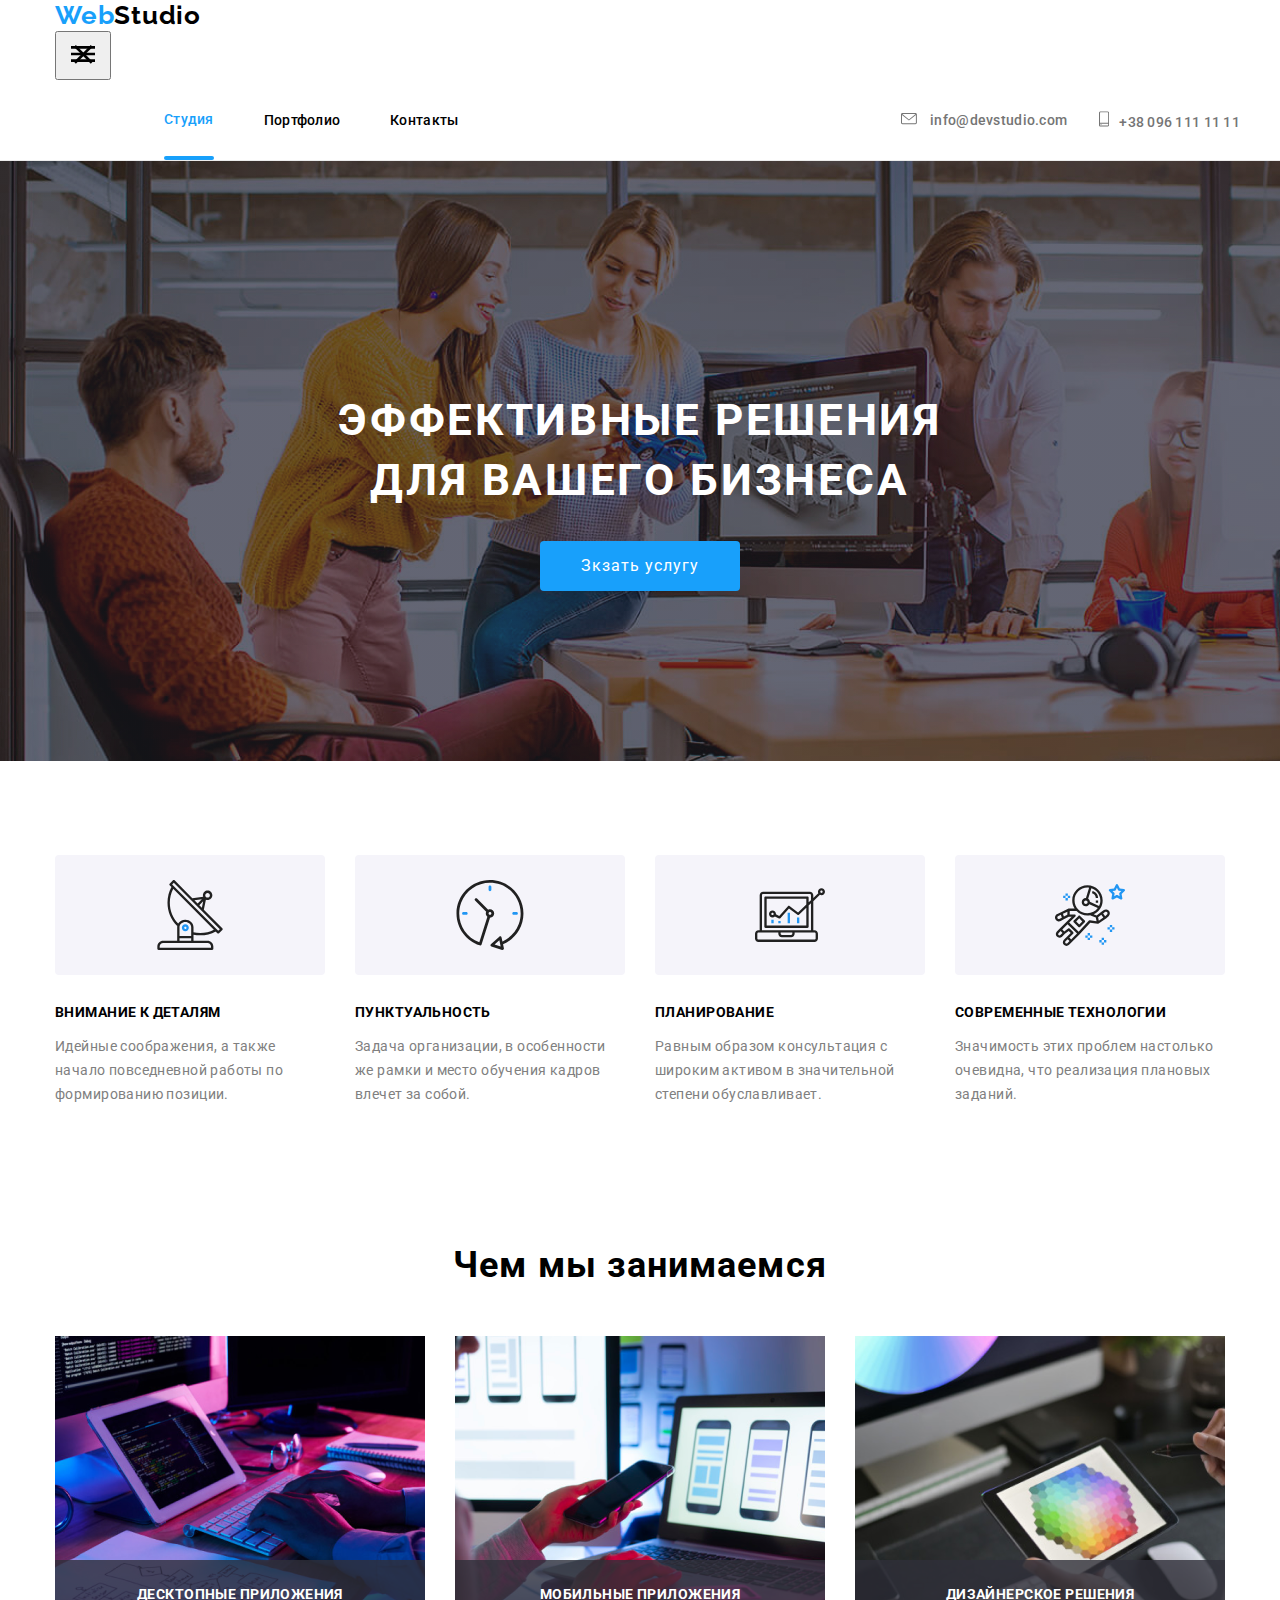
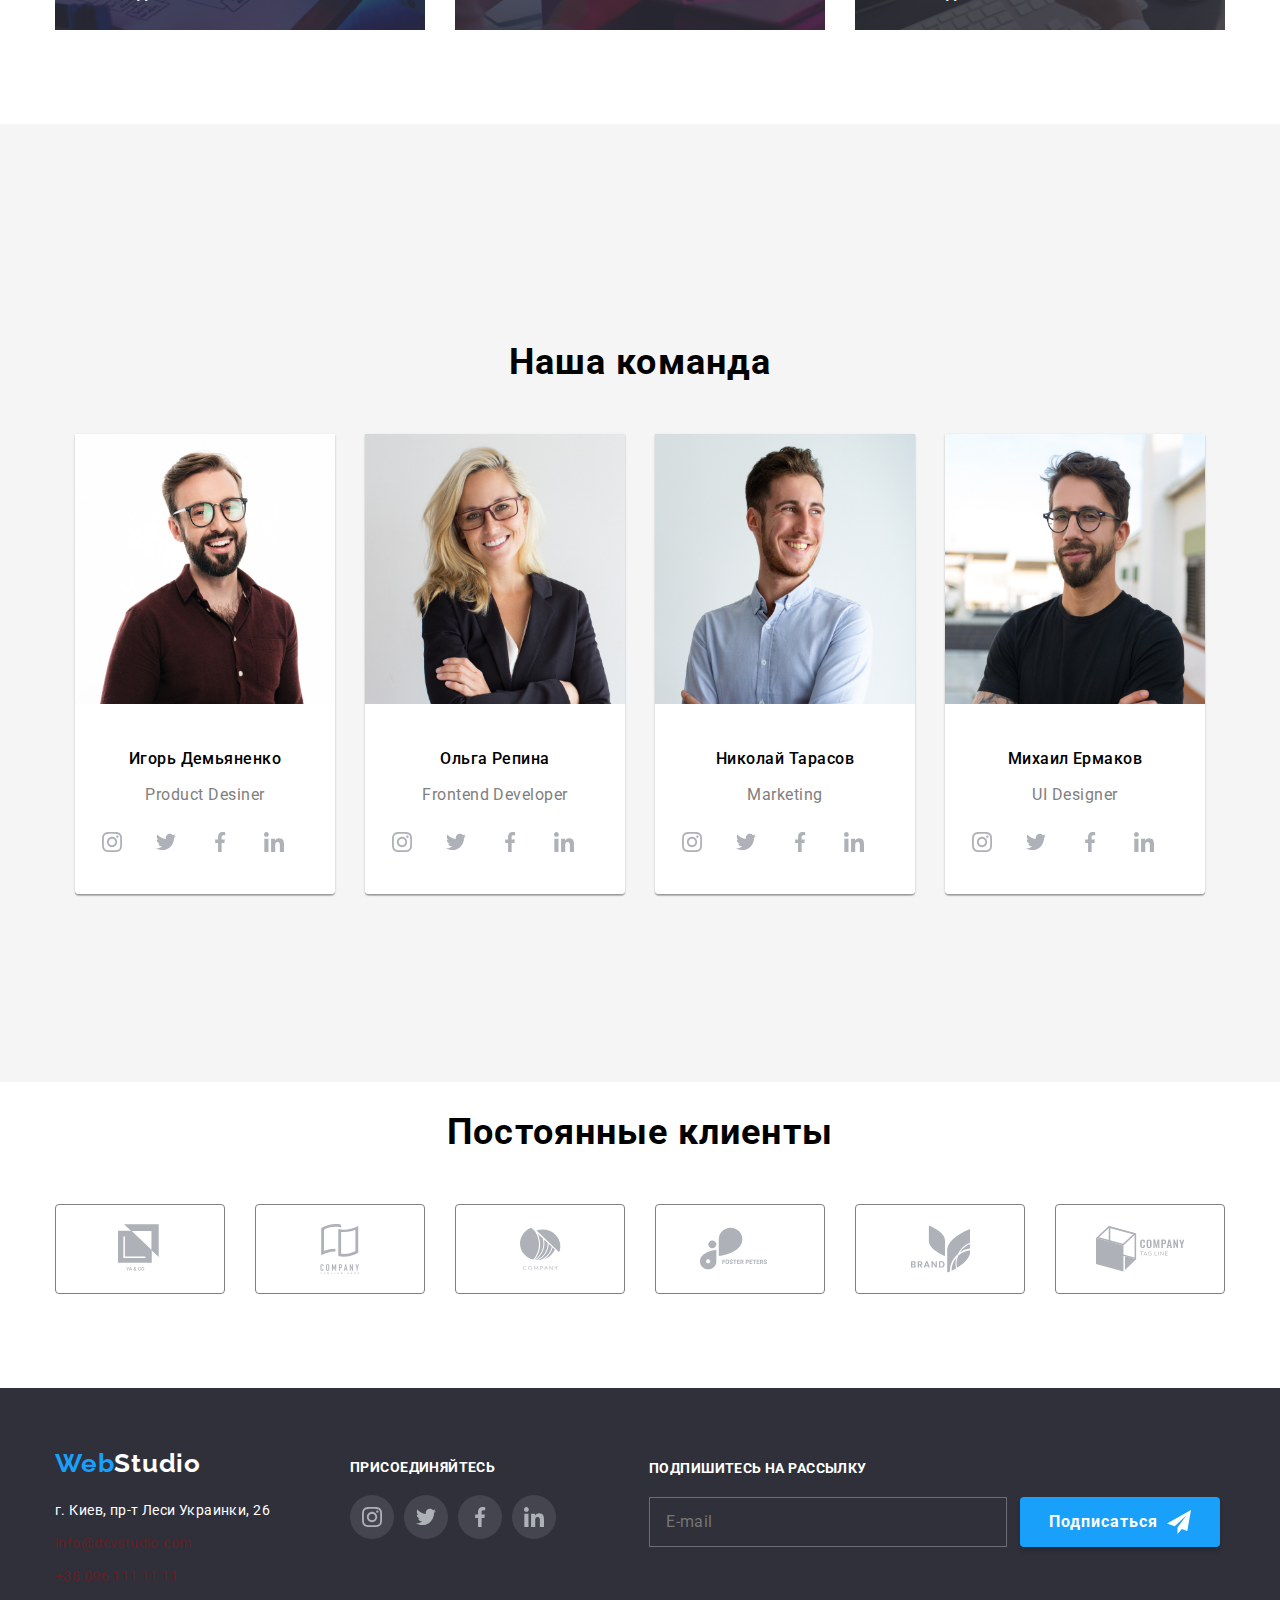
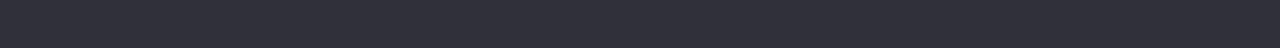
==== index.html @ 5c82c454 "add new" ====
<!DOCTYPE html>
<html lang="en">
<head>
    <meta charset="UTF-8">
    <meta name="viewport" content="width=device-width, initial-scale=1.0">
    <title>Document</title>
<link rel="preconnect" href="https://fonts.gstatic.com">
<link
    href="https://fonts.googleapis.com/css2?family=Raleway:wght@400;700;900&family=Roboto:wght@400;500;700;900&display=swap"
    rel="stylesheet">
    <link rel="stylesheet" href="https://cdnjs.cloudflare.com/ajax/libs/modern-normalize/1.0.0/modern-normalize.min.css">
    <link rel="stylesheet" href="./css/main.min.css">
</head>
<body>
    <header class="page-header">
            <div class="container header__flex">
            <div>
            <a href="/" class="logo-web">Web<span class="logo-studio">Studio</span></a>
              </div>
            
            <button type="button" 
                    aria-controls="menu-container" 
                    data-menu-button>
                  <svg 
                  width="40" 
                  height="40"
                  aria-label="переключатель мобильного меню" >
                  <use class="icon-cross" href="./img/icon-modal/symbol-defs.svg#icon-close"></use>
                <use class="icon-menu" href="./img/icon-modal/symbol-defs.svg#icon-menu"></use>
                  </svg>
              </button>
              <div class="menu-container" id="menu-container" data-menu>

              </div>
              <nav class="container main-nav flex"> 
             <ul class="site-nav list flex">
                 <li class="nav-item"> 
                     <a class="nav-link-studio" href="/index.html">Студия</a></li>
                <li class="nav-item"> 
                    <a class="nav-link" href="./portfolio.html" class="link">Портфолио</a></li>
           
           
                <li class="nav-item"> <a class="nav-link" href="" class="link">Контакты</a></li>
            </ul>
            
            <ul class="auth-nav list flex">
                <li class="item">
                    <a class="nav"href=""class="link"> 
                        <svg class="envelop"> 
                            <use href="./img/icon/symbol-defs.svg#icon-envelope"></use>
                    </svg> info@devstudio.com </a></li>
               
                    <li class="item">
                    <a class="nav" href=""class="link"> 
                        <svg class="tel"> 
                        <use href="./img/icon/symbol-defs.svg#icon-smartphone"></use>
                    </svg>+38 096 111 11 11</a></li>
            </ul>
            </nav>
        </div>
         </header>
         <main>
         <section class="hero">
                 <div class="hero-container">
                 <h1 class="main-title">Эффективные решения <br> для вашего бизнеса</h1>
               <button class="btn-hero" data-modal-open>Зкзать услугу</button>
                            </div>
                           
             </section>
    <section class="section">
         <div class="container advantages">
           <ul class="advantages-list list">
               <li class="item">
                   <div class="icon-box">
                      <svg class="icon">
                          <use href="./img/icon/symbol-defs.svg#icon-antenna">
                            </use>
                             </svg>
                         </div>
                         <h3 class="advantages-title">Внимание к деталям</h3>
                         <p class="advantages-contente">Идейные соображения, а также начало повседневной работы по формированию позиции.</p>
                     </li>
                    <li class="item">
                        <div class="icon-box">
                            <svg class="icon">
                                <use href="./img/icon/symbol-defs.svg#icon-clock"></use>
                            </svg>
                        </div>
                        <h3 class="advantages-title" >Пунктуальность</h3>
                        <p class="advantages-contente" >Задача организации, в особенности же рамки и место обучения кадров влечет за собой.</p>
                    </li>
                    <li class="item">
                        <div class="icon-box">
                            <svg class="icon">
                                <use href="./img/icon/symbol-defs.svg#icon-diagram"></use>
                            </svg>
                        </div>
                        <h3 class="advantages-title" >Планирование</h3>
                        <p class="advantages-contente" >Равным образом консультация с широким активом в значительной степени обуславливает.</p>
                    </li>
                    <li class="item">
                        <div class="icon-box">
                            <svg class="icon">
                                <use href="./img/icon/symbol-defs.svg#icon-astronaut"></use>
                            </svg>
                        </div>
                        <h3 class="advantages-title">Современные технологии</h3>
                        <p class="advantages-contente">Значимость этих проблем настолько очевидна, что реализация плановых заданий.</p>
                    </li>
                 </ul>  
                </div>
             </section>
          
             <section class="section-activiti">
                 <div class="container">
                 <h2 class="section-title">Чем мы занимаемся</h2>
                 <ul class="activiti-list list flex">
                     <li class="activiti-item">
                         <img src="./img/box 1.png" alt="" width="370">
                            <div class="works-lable">Десктопные приложения</div>
                     </li>
                     <li class="activiti-item" ><img src="./img/img.png" alt="" width="370" >
                           <div class="works-lable">Мобильные приложения</div>
                     </li>
                     <li class="activiti-item"><img src="./img/img (1).png" alt="" width="370">
                               <div class="works-lable">Дизайнерское решения</div>
                    </li>
                                      
                </ul> 
             </section>
            <section class="section-our-comanda">
                <div class="container comanda">
                <h2 class="section-title">Наша команда</h2>
                <ul class="our-comanda list">
                    <li class="our-comanda-item">
                        <img src="./img/img.jpg" alt="Игорь Демьяненко" width="260" height="270">

                        <div class="comanda-card">

                        <h3 class="name">Игорь Демьяненко</h3>
                        <p class="profession">Product Desiner</p>
                        <div>
                            <ul class="social-links" >
                                 <li class="link-list" >
                                     <a class="link" href="https://www.instagram.com">
                                        <svg class="social-icon">
                                            <use href="./img/icon/symbol-defs.svg#icon-instagram">
                                            </use>
                                        </svg>
                                    </a>
                                 </li>
                                <li class="link-list" >
                                     <a class="link" href="https://www.twitter.com">
                                        <svg class="social-icon">
                                            <use href="./img/icon/symbol-defs.svg#icon-twitter">
                                            </use>
                                        </svg>
                                    </a> 
                                </li>
                                <li class="link-list" >
                                     <a class="link" href="https://www.facebook.com">
                                        <svg class="social-icon">
                                            <use href="./img/icon/symbol-defs.svg#icon-facebook">
                                            </use>
                                        </svg>
                                    </a>
                                </li>
                                <li class="link-list" >
                                     <a class="link" href="https://www.linkedin.com">
                                        <svg class="social-icon">
                                            <use href="./img/icon/symbol-defs.svg#icon-linkedin">
                                            </use>
                                        </svg>
                                    </a></li>
                            </ul>
                        </div>

                       </div>
                    </li>
                    <li class="our-comanda-item">
                        <img src="./img/imgk.jpg" alt="Ольга Репина" width="260" height="270">

                        <div class="comanda-card">

                        <h3 class="name">Ольга Репина</h3>
                    <p class="profession">Frontend Developer</p>
                    <div>
                        <ul class="social-links">
                            <li class="link-list">
                                <a class="link" href="https://www.instagram.com">
                                    <svg class="social-icon">
                                        <use href="./img/icon/symbol-defs.svg#icon-instagram">
                                        </use>
                                    </svg>
                                </a>
                            </li>
                            <li class="link-list">
                                <a class="link" href="https://www.twitter.com">
                                    <svg class="social-icon">
                                        <use href="./img/icon/symbol-defs.svg#icon-twitter">
                                        </use>
                                    </svg>
                                </a>
                            </li>
                            <li class="link-list">
                                <a class="link" href="https://www.facebook.com">
                                    <svg class="social-icon">
                                        <use href="./img/icon/symbol-defs.svg#icon-facebook">
                                        </use>
                                    </svg>
                                </a>
                            </li>
                            <li class="link-list">
                                <a class="link" href="https://www.linkedin.com">
                                    <svg class="social-icon">
                                        <use href="./img/icon/symbol-defs.svg#icon-linkedin">
                                        </use>
                                    </svg>
                                </a>
                            </li>
                        </ul>
                    </div>
                </div>
                </li>
                    <li class="our-comanda-item">
                        <img src="./img/img (1).jpg" alt="Николай Тарасов" width="260" height="270">

                        <div class="comanda-card" >
                        <h3 class="name">Николай Тарасов</h3>
                        <p class="profession">Marketing</p>
                        <div>
                            <ul class="social-links">
                                <li class="link-list">
                                    <a class="link" href="https://www.instagram.com">
                                        <svg class="social-icon">
                                            <use href="./img/icon/symbol-defs.svg#icon-instagram">
                                            </use>
                                        </svg>
                                    </a>
                                </li>
                                <li class="link-list">
                                    <a class="link" href="https://www.twitter.com">
                                        <svg class="social-icon">
                                            <use href="./img/icon/symbol-defs.svg#icon-twitter">
                                            </use>
                                        </svg>
                                    </a>
                                </li>
                                <li class="link-list">
                                    <a class="link" href="https://www.facebook.com">
                                        <svg class="social-icon">
                                            <use href="./img/icon/symbol-defs.svg#icon-facebook">
                                            </use>
                                        </svg>
                                    </a>
                                </li>
                                <li class="link-list">
                                    <a class="link" href="https://www.linkedin.com">
                                        <svg class="social-icon">
                                            <use href="./img/icon/symbol-defs.svg#icon-linkedin">
                                            </use>
                                        </svg>
                                    </a>
                                </li>
                            </ul>
                        </div>
                    </div>
                    </li>
                    <li class="our-comanda-item">
                        <img src="./img/mi.jpg" alt="Михаил Ермаков" width="260" height="270">
                        <div class="comanda-card">
                        <h3 class="name">Михаил Ермаков</h3>
                        <p class="profession">UI Designer</p>
                        <div>
                            <ul class="social-links">
                                <li class="link-list">
                                    <a class="link" href="https://www.instagram.com">
                                        <svg class="social-icon">
                                            <use href="./img/icon/symbol-defs.svg#icon-instagram">
                                            </use>
                                        </svg>
                                    </a>
                                </li>
                                <li class="link-list">
                                    <a class="link" href="https://www.twitter.com">
                                        <svg class="social-icon">
                                            <use href="./img/icon/symbol-defs.svg#icon-twitter">
                                            </use>
                                        </svg>
                                    </a>
                                </li>
                                <li class="link-list">
                                    <a class="link" href="https://www.facebook.com">
                                        <svg class="social-icon">
                                            <use href="./img/icon/symbol-defs.svg#icon-facebook">
                                            </use>
                                        </svg>
                                    </a>
                                </li>
                                <li class="link-list">
                                    <a class="link" href="https://www.linkedin.com">
                                        <svg class="social-icon">
                                            <use href="./img/icon/symbol-defs.svg#icon-linkedin">
                                            </use>
                                        </svg>
                                    </a>
                                </li>
                            </ul>
                        </div>
                    </div>
                    </li>
                </ul>
            </div>
            </section>
            <section class="">
                <div class="container">
                    <h2 class="section-title">Постоянные клиенты</h2>
                    <ul class="clients">
                        <li class="clients-wrapper"> 
                            <a class="clients-icons" href="">
                             <svg class="clients-icon" width="45" height="50" > 
                                 <use href="./img/icon/symbol-defs.svg#icon-logo-1">

                        </use>
                        </svg>
                        </a> 
                        </li>
                        <li class="clients-wrapper"> 
                            <a class="clients-icons" href="">
                             <svg class="clients-icon" width="40" height="52"> 
                                 <use href="./img/icon/symbol-defs.svg#icon-logo-2">

                        </use>
                        </svg>
                        </a>
                    </li>
                        <li class="clients-wrapper"> 
                            <a class="clients-icons" href="">
                             <svg class="clients-icon" width="41" height="43"> 
                                 <use href="./img/icon/symbol-defs.svg#icon-logo-3">

                        </use>
                        </svg>
                        </a>
                    </li>
                        <li class="clients-wrapper"> 
                            <a class="clients-icons" href="">
                             <svg class="clients-icon" width="80" height="43"> 
                                 <use href="./img/icon/symbol-defs.svg#icon-logo-4">

                        </use>
                        </svg>
                        </a>
                    </li>
                        <li class="clients-wrapper"> 
                            <a class="clients-icons" href="">
                             <svg class="clients-icon" width="59" height="47"> 
                                 <use href="./img/icon/symbol-defs.svg#icon-logo-5">

                        </use>
                        </svg>
                        </a>
                    </li>
                        <li class="clients-wrapper"> 
                            <a class="clients-icons" href="">
                             <svg class="clients-icon"width="89" height="46" > 
                                 <use href="./img/icon/symbol-defs.svg#icon-logo-6">

                        </use>
                        </svg>
                        </a>
                    </li>
                    </ul>
            </section>
         </main>
         <footer class="page-footer">
           <div class="container footer-container">
               <div>
                <a  href="/" class="logo-web">Web<span class="footer-logo-studio">Studio</span></a>
            <address>
            <ul class="contact-footer list">
                <li class="item">
                    <a class="address" href="">г. Киев, пр-т Леси Украинки, 26</a>
                </li>
                <li class="item">
                    <a class="contact-link" href="">info@devstudio.com</a>
                </li>
                <li class="item"><a class="contact-link" href="">+38 096 111 11 11</a></li>
            </ul>
            </address></div>
                <div class="sociali-link">
            <h3 class="ft-icon-title">присоединяйтесь</h3>
            <ul class="list social-network">
                
            <li class="social-network-item">
                <a class="social-network-link" href="">
                    <svg class="social-icons-svg">
                        <use href="./img/icon/symbol-defs.svg#icon-instagram"></use>
                    </svg>
                </a>
            </li>
            <li class="social-network-item">
                <a class="social-network-link" href="">
                    <svg class="social-icons-svg">
                        <use href="./img/icon/symbol-defs.svg#icon-twitter"></use>
                    </svg>
                </a>
            </li>
            <li class="social-network-item">
                <a class="social-network-link" href="">
                    <svg class="social-icons-svg">
                        <use href="./img/icon/symbol-defs.svg#icon-facebook"></use>
                    </svg>
                </a>
            </li>
            <li class="social-network-item">
                <a class="social-network-link" href="">
                    <svg class="social-icons-svg">
                        <use href="./img/icon/symbol-defs.svg#icon-linkedin"></use>
                    </svg>
                </a>
            </li>
            </ul>
        </div>
        <div class="form">
            <b class="subscription">Подпишитесь на рассылку</b>
            <form action class="ft-form">
                <input type="e-mail" name="e-mail" class="ft-input" placeholder="E-mail">
                <button type="submit" class="button-ft-form">Подписаться
                    <svg class="icon-send">
                        <use href="./img/icon-form/symbol-defs.svg#icon-icon-send"></use>
                    </svg>
                </button>
            </form>
        </div>
        </div>
         </footer>
        <div class="backdrop is-hidden" data-modal>
            <div class="modal">
             
             <form class="form-modal js-speaker-form">
                <h4 class="form-tittle">Оставьте свои данные, мы вам перезвоним</h4>
            
            <div class="form-field">
                <label for="name" class="label">Имя</label>
                <div class="input-icon">
                    <input type="text" name="user-name" id="name" class="input">
                    <svg class="form-icon icon-person"> 
                        <use href="./img/icon-form/symbol-defs.svg#icon-person"></use>
                       
                    </svg>
                </div>
            </div>
            <div class="form-field">
                <label for="tel" class="label">Телефон</label>
                <div class="input-icon">
                    <input type="tel" name="telefon" id="tel" class="input">
                    <svg class="form-icon icon-tel">
                        <use href="./img/icon-form/symbol-defs.svg#icon-phone"></use>
                
                    </svg>
            </div>
            </div>
            <div class="form-field">
                <label for="e-mail" class="label">Почта</label>
                <div class="input-icon">
                    <input type="e-mail" name="e-mail" id="e-mail" class="input">
                    <svg class="form-icon icon-e-mail">
                        <use href="./img/icon-form/symbol-defs.svg#icon-email"></use>
                
                    </svg>
            </div>
            </div>
            <div class="form-field text-area-field">
            <label for="commet" class="label">Комментарий</label>
            <textarea name="commet" id="commet" class="textarea" placeholder="Введите текст"></textarea>

            </div>
            <div class="form-field checkbox-field">
                <label class="label label-rules">
                <input type="checkbox" name="policy" class="checkbox">
                <span class="icon-checkbox"></span>
                Соглашаюсь с рассылкой и принимаю
                <a href class="condition">Условия договора</a>
            </label>
            </div>
            <button type="submit" class="modal-btn-submit">Отправить</button>
            </form>
        
            <button type="button" class="btn-close" data-modal-close>
                <svg class="icon-close">
                    <use href="./img/icon-form/symbol-defs (2).svg#icon-close"></use>
                </svg>
            </button>
        </div>
        </div>
    <script src="./js/modal.js"></script>  
    <script
      (() => {
        document.querySelector('.js-speaker-form').addEventListener('submit', e => {
          e.preventDefault();
          new FormData(e.currentTarget).forEach((value, name) => console.log(`${name}: ${value}`));
          e.currentTarget.reset();
        });
      }

     </script>
     <script src="./js/menu.js"></script>
     

</body>
</html>
---- css/main.min.css ----
html{-webkit-box-sizing:border-box;box-sizing:border-box}*,*::before,*::after{-webkit-box-sizing:border-box;box-sizing:border-box}body{background-color:white;font-family:"Roboto", sans-serif;font-size:14px;line-height:1.17;letter-spacing:0.03em}.container{width:1200px;padding-left:15px;padding-right:15px;margin-left:auto;margin-right:auto}section{display:block}ul{-webkit-padding-start:0px;padding-inline-start:0px;margin:0px;list-style:none}img{display:block;max-width:100%}div{display:block}a{text-decoration:none}.list{list-style:none}.logo-studio{color:#000;font-family:"Raleway", sans-serif;font-weight:bold;font-size:26px;line-height:1.19;letter-spacing:0.03em;text-decoration:none}.logo-web{color:#18a0fb;font-family:"Raleway", sans-serif;font-weight:bold;font-size:26px;line-height:1.19;letter-spacing:0.03em;text-decoration:none}.page-header{border-bottom:1px solid #ececec}.main-nav{display:-webkit-box;display:-ms-flexbox;display:flex;-webkit-box-align:center;-ms-flex-align:center;align-items:center}.flex{display:-webkit-box;display:-ms-flexbox;display:flex;-webkit-box-align:center;-ms-flex-align:center;align-items:center}.site-nav .link{padding-top:32px;padding-bottom:32px;color:#000;text-decoration:none}.site-nav{display:-webkit-box;display:-ms-flexbox;display:flex;margin-left:94px}.site-nav .item:not(:last-child){margin-right:50px}.nav-item{margin-right:50px;display:-webkit-box;display:-ms-flexbox;display:flex;position:relative}.nav-link{display:block;padding-top:32px;padding-bottom:32px;font-weight:500;letter-spacing:0.02em;color:#000;text-decoration:none}.nav-link:hover,.nav-link:focus{color:#18a0fb;text-decoration:none;-webkit-transition:color 250ms cubic-bezier(0.4, 0, 0.2, 1);transition:color 250ms cubic-bezier(0.4, 0, 0.2, 1)}.nav-link-studio{font-size:14px;line-height:1.14;color:#18a0fb;text-decoration:none;font-weight:500;letter-spacing:0.02em}.nav-link-studio::after{content:"";width:100%;height:4px;border-radius:2px;background:#18a0fb;position:absolute;left:0;bottom:-32px}.auth-nav body{font-family:"Roboto", sans-serif;color:#000;text-decoration:none}.auth-nav{display:-webkit-box;display:-ms-flexbox;display:flex;margin-left:auto}.auth-nav a{font-family:"Roboto", sans-serif;font-style:normal;font-weight:500;font-size:14px;line-height:16px;letter-spacing:0.02em;color:#757575;text-decoration:none}.auth-nav .link{color:#000;text-decoration:none;-webkit-transition:color 250ms cubic-bezier(0.4, 0, 0.2, 1);transition:color 250ms cubic-bezier(0.4, 0, 0.2, 1)}.auth-nav .link:hover,.auth-nav .link:focus{color:#000;text-decoration:none;-webkit-transition:color 250ms cubic-bezier(0.4, 0, 0.2, 1);transition:color 250ms cubic-bezier(0.4, 0, 0.2, 1)}.auth-nav .item+.item{margin-left:32px}.tel{display:-webkit-inline-box;display:-ms-inline-flexbox;display:inline-flex;width:10px;height:16px;margin-right:10px;-webkit-box-align:center;-ms-flex-align:center;align-items:center;--color5: #ffffff}.envelop{display:-webkit-inline-box;display:-ms-inline-flexbox;display:inline-flex;width:16px;height:12px;margin-right:10px;-webkit-box-align:center;-ms-flex-align:center;align-items:center;--color3: #757575}.envelop:hover .envelop,.envelop:focus .envelop{--color3: $acent-color;--color5: $acent-color}.nav{text-decoration:none}.nav:hover,.nav:focus{color:#18a0fb;-webkit-transition:color 250ms cubic-bezier(0.4, 0, 0.2, 1);transition:color 250ms cubic-bezier(0.4, 0, 0.2, 1)}.contacts-link{text-decoration:none}.contacts-link:hover,.contacts-link:focus{color:#18a0fb;-webkit-transition:color 250ms cubic-bezier(0.4, 0, 0.2, 1);transition:color 250ms cubic-bezier(0.4, 0, 0.2, 1)}.nav-link.current .filter-button.current{text-decoration:none}.nav-link.current .filter-button.current:hover,.nav-link.current .filter-button.current:focus{color:#18a0fb;-webkit-transition:color 250ms cubic-bezier(0.4, 0, 0.2, 1);transition:color 250ms cubic-bezier(0.4, 0, 0.2, 1)}.hero-container{width:700px;text-align:center;margin-right:auto;margin-left:auto;padding-top:200px;padding-bottom:200px}.hero{text-align:center;background-color:#2f303a}.hero{width:100%;height:600px;margin-left:auto;margin-right:auto;background-size:cover;background-repeat:no-repeat;background-image:-webkit-gradient(linear, left top, left bottom, from(rgba(47,48,58,0.4)), to(rgba(47,48,58,0.4))),url(../img/hero.jpg);background-image:linear-gradient(rgba(47,48,58,0.4), rgba(47,48,58,0.4)),url(../img/hero.jpg)}.btn-hero{min-width:200px;padding:10px 32px;font-weight:700px;font-size:16px;line-height:1.88;text-decoration:none;color:white;background-color:#18a0fb;border-radius:4px;border:transparent;display:inline-block;letter-spacing:00.06em;-webkit-box-align:center;-ms-flex-align:center;align-items:center;text-align:center}.btn-hero:hover,.btn-hero:focus{background-color:#2196f3;-webkit-transition:color 250ms cubic-bezier(0.4, 0, 0.2, 1);transition:color 250ms cubic-bezier(0.4, 0, 0.2, 1)}.main-title{margin-bottom:30px;text-transform:uppercase;font-weight:900px;font-size:44px;text-align:center;line-height:1.36;letter-spacing:00.06em;color:#ffffff}.activiti-list .activiti-item{position:relative}.section-title{color:#000;font-family:"Roboto", sans-serif;margin-bottom:50px;font-weight:700;font-size:36px;line-height:1.16;letter-spacing:0.03em;text-align:center}.section-activiti{padding-bottom:94px}.activiti-item:not(:last-child){margin-right:30px}.activiti-item{width:calc((100%-60px) / 3)}.works-lable{position:absolute;bottom:0;left:0;display:-webkit-box;display:-ms-flexbox;display:flex;-webkit-box-pack:center;-ms-flex-pack:center;justify-content:center;-webkit-box-align:center;-ms-flex-align:center;align-items:center;width:370px;height:70px;font-weight:bold;font-size:14px;line-height:1.14;text-transform:uppercase;color:#fff;background-color:rgba(47,48,58,0.8)}.advantages{padding-top:94px;padding-bottom:94px}.advantages-list{display:-webkit-box;display:-ms-flexbox;display:flex}.advantages-list .item{width:270px;margin-right:30px}.advantages-title{color:#000;font-weight:700;font-size:14px;line-height:1.14;letter-spacing:0.03em;text-transform:uppercase;margin-bottom:10px}.advantages-contente{color:gray;font-weight:400;font-size:14px;line-height:1.7;letter-spacing:0.03em}.icon-box{display:-webkit-box;display:-ms-flexbox;display:flex;width:270px;height:120px;background-color:#f5f4fa;border-radius:4px;margin-bottom:30px;-webkit-box-pack:center;-ms-flex-pack:center;justify-content:center;-webkit-box-align:center;-ms-flex-align:center;align-items:center}.icon{width:70px;height:70px}.our-comanda{display:-webkit-box;display:-ms-flexbox;display:flex;-webkit-box-pack:center;-ms-flex-pack:center;justify-content:center;-webkit-box-align:center;-ms-flex-align:center;align-items:center;width:1170px;margin-right:auto;margin-left:auto;margin-top:50px;-webkit-margin-after:0px;margin-block-end:0px}.section-our-comanda{background-color:#f5f5f5;padding-top:94px;padding-bottom:94px}.sociali-link{padding-top:12px;margin-left:70px}.our-comanda-item:not(:last-child){margin-right:30px}.our-comanda-item{-webkit-box-shadow:0px 1px 3px rgba(0,0,0,0.12),0px 1px 1px rgba(0,0,0,0.14),0px 2px 1px rgba(0,0,0,0.2);box-shadow:0px 1px 3px rgba(0,0,0,0.12),0px 1px 1px rgba(0,0,0,0.14),0px 2px 1px rgba(0,0,0,0.2);border-radius:0px 0px 4px 4px;background-color:#ffffff;overflow:hidden}.comanda{padding-top:94px;padding-bottom:94px;text-align:center}.comanda-card{background-color:#fff;padding:30px 0px}.name{color:#000;font-style:normal;font-weight:500;font-size:16px;line-height:1.18;letter-spacing:0.03em;margin-bottom:10px;-webkit-box-pack:center;-ms-flex-pack:center;justify-content:center}.profession{color:gray;font-weight:400;font-size:16px;line-height:1.2;letter-spacing:0.03em}.social-icons{display:-webkit-box;display:-ms-flexbox;display:flex;-webkit-box-pack:center;-ms-flex-pack:center;justify-content:center;-webkit-box-align:center;-ms-flex-align:center;align-items:center;width:44px;height:44px;border-radius:50%;color:grey;-webkit-transition:background-color 250ms cubic-bezier(0.4, 0, 0.2, 1),color 250ms cubic-bezier(0.4, 0, 0.2, 1);transition:background-color 250ms cubic-bezier(0.4, 0, 0.2, 1),color 250ms cubic-bezier(0.4, 0, 0.2, 1)}.social-icon{width:20px;height:20px;--color4: #afb1b8;--color5: #afb1b8}.social-icon:hover,.social-icon:focus{--color4: $acent-color;--color4: #ffffff;--color5: #ffffff}.social-links{display:-webkit-box;display:-ms-flexbox;display:flex;-webkit-box-pack:center;-ms-flex-pack:center;justify-content:center;-webkit-box-align:center;-ms-flex-align:center;align-items:center;height:44px;color:#afb1b8;border-radius:50%;-webkit-transition:background-color 250ms cubic-bezier(0.4, 0, 0.2, 1),fill 250ms,250ms cubic-bezier(0.4, 0, 0.2, 1);transition:background-color 250ms cubic-bezier(0.4, 0, 0.2, 1),fill 250ms,250ms cubic-bezier(0.4, 0, 0.2, 1)}.link-list:not(:last-child){margin-right:10px}.link{display:-webkit-box;display:-ms-flexbox;display:flex;width:44px;height:44px;background-color:#ffffff;-webkit-box-align:center;-ms-flex-align:center;align-items:center}.link:hover,.link:focus{background-color:#18a0fb;border-radius:50%}.specialists{color:#000;margin-bottom:10px;font-weight:500}.clients{display:-webkit-box;display:-ms-flexbox;display:flex;-webkit-box-pack:justify;-ms-flex-pack:justify;justify-content:space-between;-webkit-box-align:baseline;-ms-flex-align:baseline;align-items:baseline;padding-bottom:94px}.clients-wrapper{display:-webkit-box;display:-ms-flexbox;display:flex;-webkit-box-pack:center;-ms-flex-pack:center;justify-content:center;-webkit-box-align:center;-ms-flex-align:center;align-items:center;width:170px;height:90px}.clients-wrapper:not(:last-child){margin-right:30px}.clients-icons{display:-webkit-box;display:-ms-flexbox;display:flex;-webkit-box-align:center;-ms-flex-align:center;align-items:center;-webkit-box-pack:center;-ms-flex-pack:center;justify-content:center;width:170px;height:90px;border:1px solid gray;border-radius:4px;--color4: #afb1b8;--color2: #afb1b8}.clients-icons:hover,.clients-icons:focus{--color4: $acent-color;--color2: $acent-color;border-color:#18a0fb}.clients-icon{height:50px}.clients-icon:hover,.clients-icon:focus{-webkit-transition:color 250ms cubic-bezier(0.4, 0, 0.2, 1);transition:color 250ms cubic-bezier(0.4, 0, 0.2, 1);fill:#18a0fb}.sociali-icons-wr:not(:last-child){margin-right:10px}.nav-link-pf{font-size:14px;line-height:1.14;color:#18a0fb;text-decoration:none;font-weight:500;letter-spacing:0.02em}.nav-link-pf::after{content:"";width:100%;height:4px;border-radius:2px;position:absolute;background-color:#18a0fb;left:0;bottom:-32px}.filters{text-decoration:none;list-style:none;font-family:"Roboto", sans-serif}.filters-list{display:-webkit-box;display:-ms-flexbox;display:flex;-webkit-box-pack:center;-ms-flex-pack:center;justify-content:center;margin-bottom:50px}.picture{text-decoration:none;list-style:none;font-family:"Roboto", sans-serif}.picture-list{-ms-flex-wrap:wrap;flex-wrap:wrap;display:-webkit-box;display:-ms-flexbox;display:flex}.picture-card:hover{display:block;-webkit-box-shadow:0px 1px 1px rgba(0,0,0,0.12),0px 4px 4px rgba(0,0,0,0.06),1px 4px 6px rgba(0,0,0,0.16);box-shadow:0px 1px 1px rgba(0,0,0,0.12),0px 4px 4px rgba(0,0,0,0.06),1px 4px 6px rgba(0,0,0,0.16)}.picture-card{margin-top:30px}.picture-card:not(:nth-child(3n)){margin-right:30px}.portfolio-section{padding-top:94px;padding-bottom:94px;border-top:1px solid #ececec}.filter-item:not(:last-child){margin-right:8px}.filter-button{padding:6px 22px;border:0px;border-radius:2px;text-align:center;background-color:#ececec;font-weight:500;font-size:16px;line-height:1.62;-webkit-box-align:center;-ms-flex-align:center;align-items:center;-webkit-text-decoration-color:black;text-decoration-color:black;color:#000}.filter-button:hover,.filter-button:focus{color:#ffffff;background-color:#18a0fb;text-decoration:none;-webkit-transition:background-color 250ms cubic-bezier(0.4, 0, 0.2, 1),color 250ms cubic-bezier(0.4, 0, 0.2, 1);transition:background-color 250ms cubic-bezier(0.4, 0, 0.2, 1),color 250ms cubic-bezier(0.4, 0, 0.2, 1)}.picture-card-content{border-top:1px solid #eeeeee;border-right:1px solid #eeeeee;border-bottom:1px solid #eeeeee;border-left:1px solid #eeeeee;background-color:white}.picture-card-title{color:#000;font-weight:700;font-size:18px;line-height:2;letter-spacing:0.06em;padding-left:24px;padding-top:20px}.picture-card-text{font-weight:400;font-size:16px;line-height:1.87;padding-left:24px;padding-bottom:20px;color:#8b8686}.overlay-img{position:relative;overflow:hidden}.overlay-img:hover .overlay{-webkit-transform:translateY(0);transform:translateY(0);-webkit-transition:-webkit-transform 250ms cubic-bezier(0.4, 0, 0.2, 1);transition:-webkit-transform 250ms cubic-bezier(0.4, 0, 0.2, 1);transition:transform 250ms cubic-bezier(0.4, 0, 0.2, 1);transition:transform 250ms cubic-bezier(0.4, 0, 0.2, 1), -webkit-transform 250ms cubic-bezier(0.4, 0, 0.2, 1)}.overlay{position:absolute;top:0;left:0;content:"";display:block;width:100%;height:100%;background-color:rgba(33,150,243,0.9);-webkit-transform:translateY(100%);transform:translateY(100%);-webkit-transition:-webkit-transform 250ms cubic-bezier(0.4, 0, 0.2, 1);transition:-webkit-transform 250ms cubic-bezier(0.4, 0, 0.2, 1);transition:transform 250ms cubic-bezier(0.4, 0, 0.2, 1);transition:transform 250ms cubic-bezier(0.4, 0, 0.2, 1), -webkit-transform 250ms cubic-bezier(0.4, 0, 0.2, 1)}.overlay-text{content:"";position:absolute;padding:63px 24px;margin:0;width:100%;height:100%;font-weight:400;font-size:18px;line-height:1.56;letter-spacing:0.03em;color:#fff;opacity:1}.btn{width:200px;height:26px;font-weight:500px;font-size:16px;line-height:1.25;text-decoration:none;color:white;background-color:#18a0fb;border-radius:4px;display:-webkit-box;display:-ms-flexbox;display:flex;-webkit-box-pack:center;-ms-flex-pack:center;justify-content:center;-webkit-box-align:center;-ms-flex-align:center;align-items:center}.btn-nav{width:200px;height:26px;font-weight:500px;font-size:16px;line-height:1.25;text-decoration:none;color:black;background-color:white;border-radius:4px;display:-webkit-box;display:-ms-flexbox;display:flex;-webkit-box-pack:center;-ms-flex-pack:center;justify-content:center;-webkit-box-align:center;-ms-flex-align:center;align-items:center}.page-footer{padding-top:60px;padding-bottom:60px;background-color:#2f303a}.ft-icons .social-icons{background:rgba(255,255,255,0.1);color:#fff}.ft-icons{fill:currentColor}.footer-container{display:-webkit-box;display:-ms-flexbox;display:flex;-ms-flex-line-pack:center;align-content:center}.footer-logo-studio{color:white;font-family:"Raleway", sans-serif;font-weight:bold;font-size:26px;line-height:1.19;letter-spacing:0.03em;text-decoration:none}.contact-footer{margin-top:20px;line-height:1.71}.contact-footer .item+.item{margin-top:9px}.address{color:#fff;font-weight:400;font-size:14px;line-height:1.5;letter-spacing:0.03em;text-decoration:none;font-style:normal;margin-right:10px}.subscription{font-weight:700;line-height:1.14;font-size:14px;text-transform:uppercase;display:inline-block;margin-top:0;margin-bottom:20px;color:#fff}.ft-input{width:358px;height:50px;padding:15px 16px;outline:none;border:1px solid rgba(255,255,255,0.3);font-size:16px;line-height:1.25;letter-spacing:0.03em;background-color:#2f303a;color:rgba(255,255,255,0.6);display:-webkit-inline-box;display:-ms-inline-flexbox;display:inline-flex;margin-right:10px}.button-ft-form{width:200px;height:50px;padding:10px 29px;border-radius:4px;-webkit-box-shadow:0px 4px 4px rgba(0,0,0,0.15);box-shadow:0px 4px 4px rgba(0,0,0,0.15);font-size:16px;line-height:1.87;font-weight:700;letter-spacing:0.06em;text-align:left;border:none;display:-webkit-inline-box;display:-ms-inline-flexbox;display:inline-flex;-webkit-box-pack:justify;-ms-flex-pack:justify;justify-content:space-between;-webkit-box-align:center;-ms-flex-align:center;align-items:center;background-color:#18a0fb;color:#fff}.button-ft-form:hover,.button-ft-form:focus{background-color:#18a0fb;color:#fff}.ft-icon-title{display:block;margin-top:0;margin-bottom:20px;font-weight:bold;font-size:14px;line-height:1.1;letter-spacing:0.03em;text-transform:uppercase;color:#fff}.sociali-ft-icons{display:-webkit-box;display:-ms-flexbox;display:flex;margin-bottom:30px;-webkit-box-pack:start;-ms-flex-pack:start;justify-content:start}.icon-send{width:24px;height:24px}.input:focus,.ft-input:focus,.textarea:focus{border-color:#18a0fb}.social-network{display:-webkit-box;display:-ms-flexbox;display:flex;-webkit-box-pack:center;-ms-flex-pack:center;justify-content:center}.social-network-item{background:rgba(255,255,255,0.1);border-radius:50%}.social-network-link{display:-webkit-box;display:-ms-flexbox;display:flex;-webkit-box-pack:center;-ms-flex-pack:center;justify-content:center;-webkit-box-align:center;-ms-flex-align:center;align-items:center;width:44px;height:44px;border-radius:50%}.social-icons-svg{width:20px;height:20px;fill:white}.social-icons-svg:hover,.social-icons-svg:focus{cursor:pointer;fill:#18a0fb}.social-network-item:not(:last-child){margin-right:10px}.contact-link{text-decoration:none;font-style:normal;color:rgba(133,21,21,0.6);font-weight:400;font-size:14px;line-height:1.5;letter-spacing:0.03em}.contact-link:hover,.contact-link:focus{color:red;-webkit-transition:color 250ms cubic-bezier(0.4, 0, 0.2, 1);transition:color 250ms cubic-bezier(0.4, 0, 0.2, 1)}.backdrop.is-hidden{pointer-events:none;opacity:0}.backdrop{position:fixed;top:0;left:0;width:100%;height:100%;background-color:rgba(0,0,0,0.2);opacity:1;-webkit-transition:opacity 250ms cubic-bezier(0.4, 0, 0.2, 1);transition:opacity 250ms cubic-bezier(0.4, 0, 0.2, 1)}.backdrop .is-hidden .modal{-webkit-transform:translate(-50%, -50%) scale(0.9);transform:translate(-50%, -50%) scale(0.9)}.modal{position:absolute;top:50%;left:50%;width:528px;background:#ffffff;-webkit-box-shadow:0px 1px 3px rgba(0,0,0,0.12),0px 1px 1px rgba(0,0,0,0.14),0px 2px 1px rgba(0,0,0,0.2);box-shadow:0px 1px 3px rgba(0,0,0,0.12),0px 1px 1px rgba(0,0,0,0.14),0px 2px 1px rgba(0,0,0,0.2);border-radius:4px;padding:40px;-webkit-transform:translate(-50%, -50%) scale(1);transform:translate(-50%, -50%) scale(1);-webkit-transition:-webkit-transform 250ms cubic-bezier(0.4, 0, 0.2, 1);transition:-webkit-transform 250ms cubic-bezier(0.4, 0, 0.2, 1);transition:transform 250ms cubic-bezier(0.4, 0, 0.2, 1);transition:transform 250ms cubic-bezier(0.4, 0, 0.2, 1), -webkit-transform 250ms cubic-bezier(0.4, 0, 0.2, 1)}.btn-close{position:absolute;top:8px;right:8px;width:30px;height:30px;border:1px solid rgba(0,0,0,0.1);border-radius:50%;background-color:#ffffff;cursor:pointer}.btn-close:hover,.btn-close:focus{fill:#18a0fb}.icon-close{position:absolute;top:50%;left:50%;width:18px;height:18px;-webkit-transform:translate(-50%, -50%);transform:translate(-50%, -50%);fill:#000000}.form-tittle{font-weight:700;font-size:20px;line-height:1.15;text-align:center;color:#000;margin-bottom:12px}.form-modal{width:100%}.form-field{margin-bottom:10px;display:-webkit-box;display:-ms-flexbox;display:flex;-webkit-box-orient:vertical;-webkit-box-direction:normal;-ms-flex-direction:column;flex-direction:column}.label{margin-bottom:4px;font-family:Roboto;font-size:12px;line-height:1.16;letter-spacing:0.01em;color:#757575}.input-icon{position:relative;display:-webkit-box;display:-ms-flexbox;display:flex;-webkit-box-orient:vertical;-webkit-box-direction:normal;-ms-flex-direction:column;flex-direction:column}.input{margin:0;padding:11px 12px;height:40px;border:1px solid rgba(33,33,33,0.2);border-radius:4px;font-size:14px;line-height:1.16;letter-spacing:0.01em;padding-left:42px;outline:none}.form-icon{position:absolute;top:50%;left:12px;-webkit-transform:translateY(-50%);transform:translateY(-50%);fill:black;width:18px;height:18px}.text-area-field{margin-bottom:20px}.textarea{resize:none;height:120px;padding:12px 16px;border:1px solid rgba(33,33,33,0.2);outline:none}.checkbox-field{margin-bottom:30px;display:-webkit-box;display:-ms-flexbox;display:flex;-webkit-box-orient:horizontal;-webkit-box-direction:normal;-ms-flex-direction:row;flex-direction:row;-webkit-box-pack:center;-ms-flex-pack:center;justify-content:center;-webkit-box-align:center;-ms-flex-align:center;align-items:center}.label-rules{display:-webkit-box;display:-ms-flexbox;display:flex;-webkit-box-align:center;-ms-flex-align:center;align-items:center;font-size:14px;line-height:1.71;letter-spacing:0.03em}.icon-checkbox{width:16px;height:15px;border:2px solid rgba(33,33,33,0.2);border-radius:2px;margin-right:7px}.checkbox{position:absolute;width:1px;height:1px;margin:-1px;border:0;padding:0;clip:rect(0 0 0 0);overflow:hidden}.checkbox:checked+.icon-checkbox{background-color:#18a0fb;border:2px solid #18a0fb;background-image:url(../img/icon/icon-check.svg);background-origin:border-box}.label-rules a{color:#18a0fb;text-decoration:underline}.modal-btn-submit{display:block;margin:0 auto;width:200px;height:50px;padding:10px 55px;background-color:#18a0fb;border:none;border-radius:4px;-webkit-box-shadow:0px 4px 4px rgba(0,0,0,0.15);box-shadow:0px 4px 4px rgba(0,0,0,0.15);font-size:16px;line-height:1.87;font-weight:700;letter-spacing:0.06em;color:#fff;-webkit-transition:background-color 250ms cubic-bezier(0.4, 0, 0.2, 1);transition:background-color 250ms cubic-bezier(0.4, 0, 0.2, 1)}.form{padding-top:12px;margin-left:93px}
/*# sourceMappingURL=main.min.css.map */
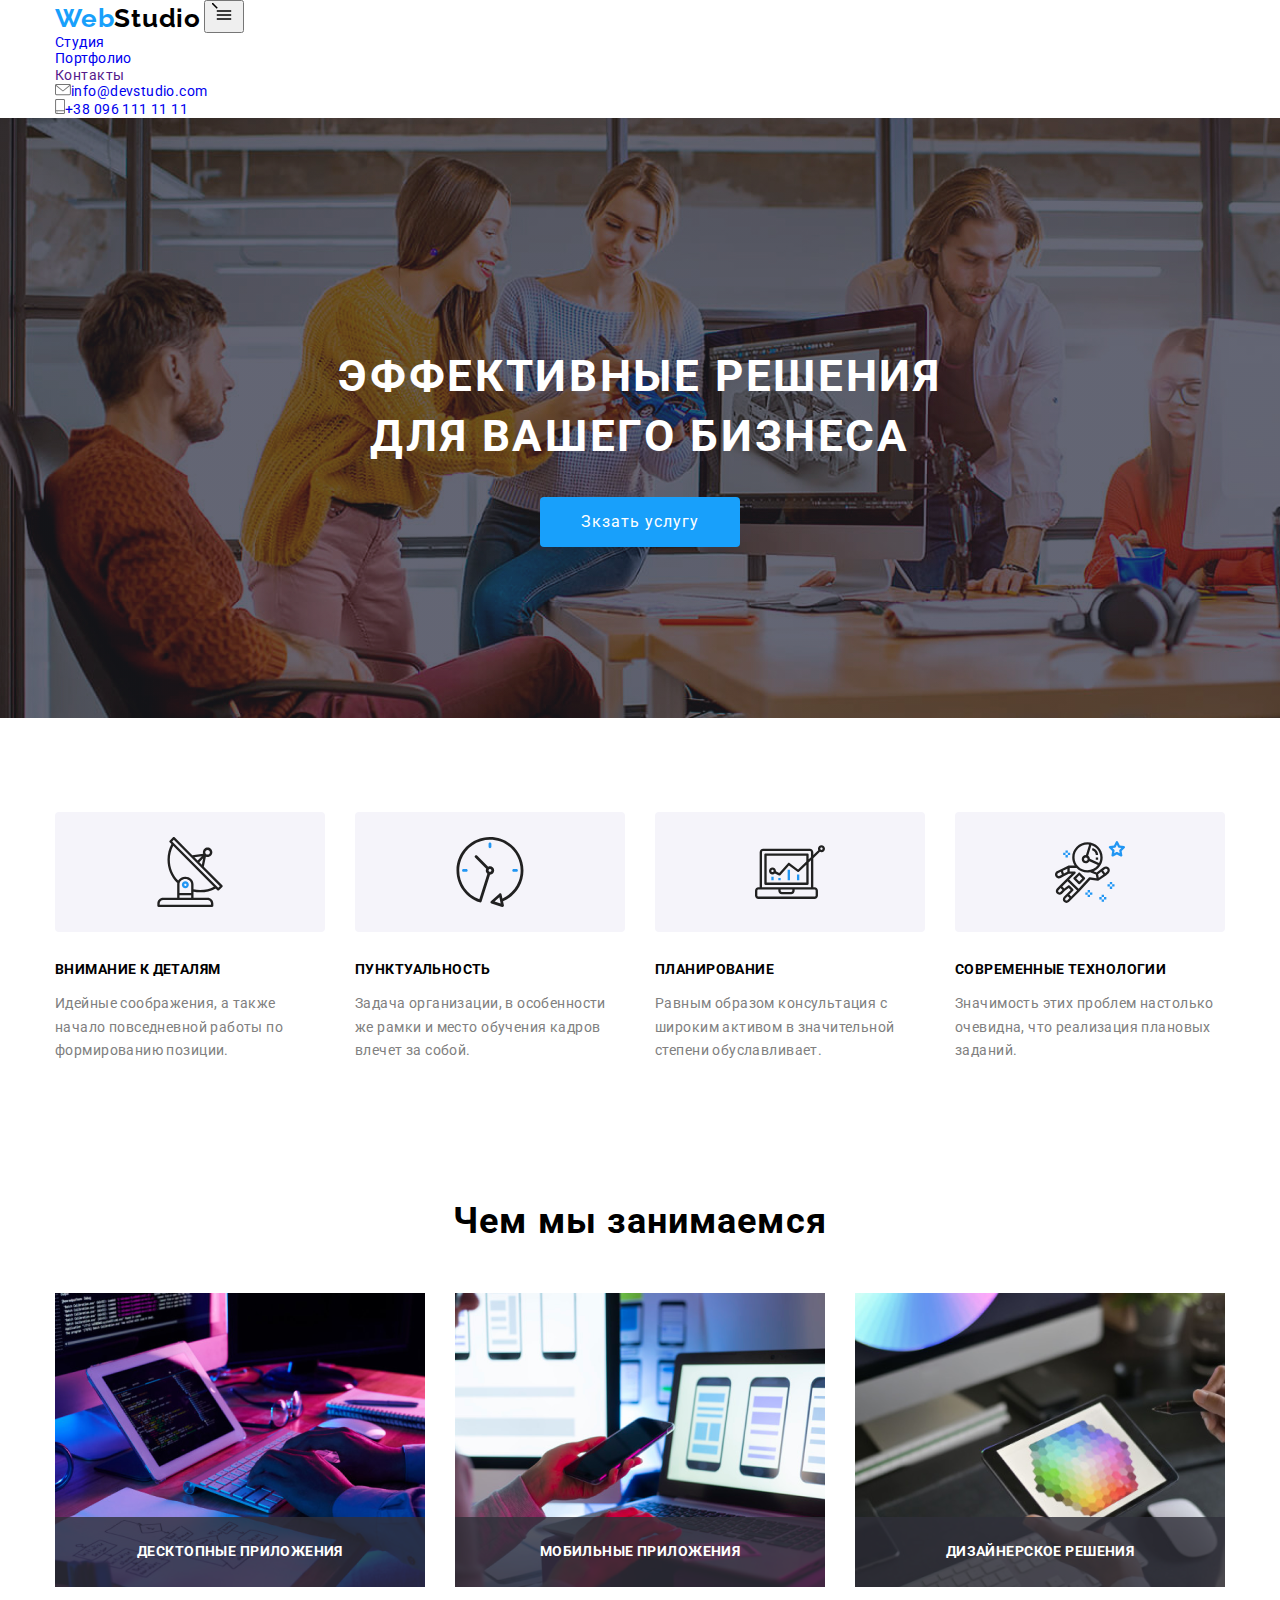
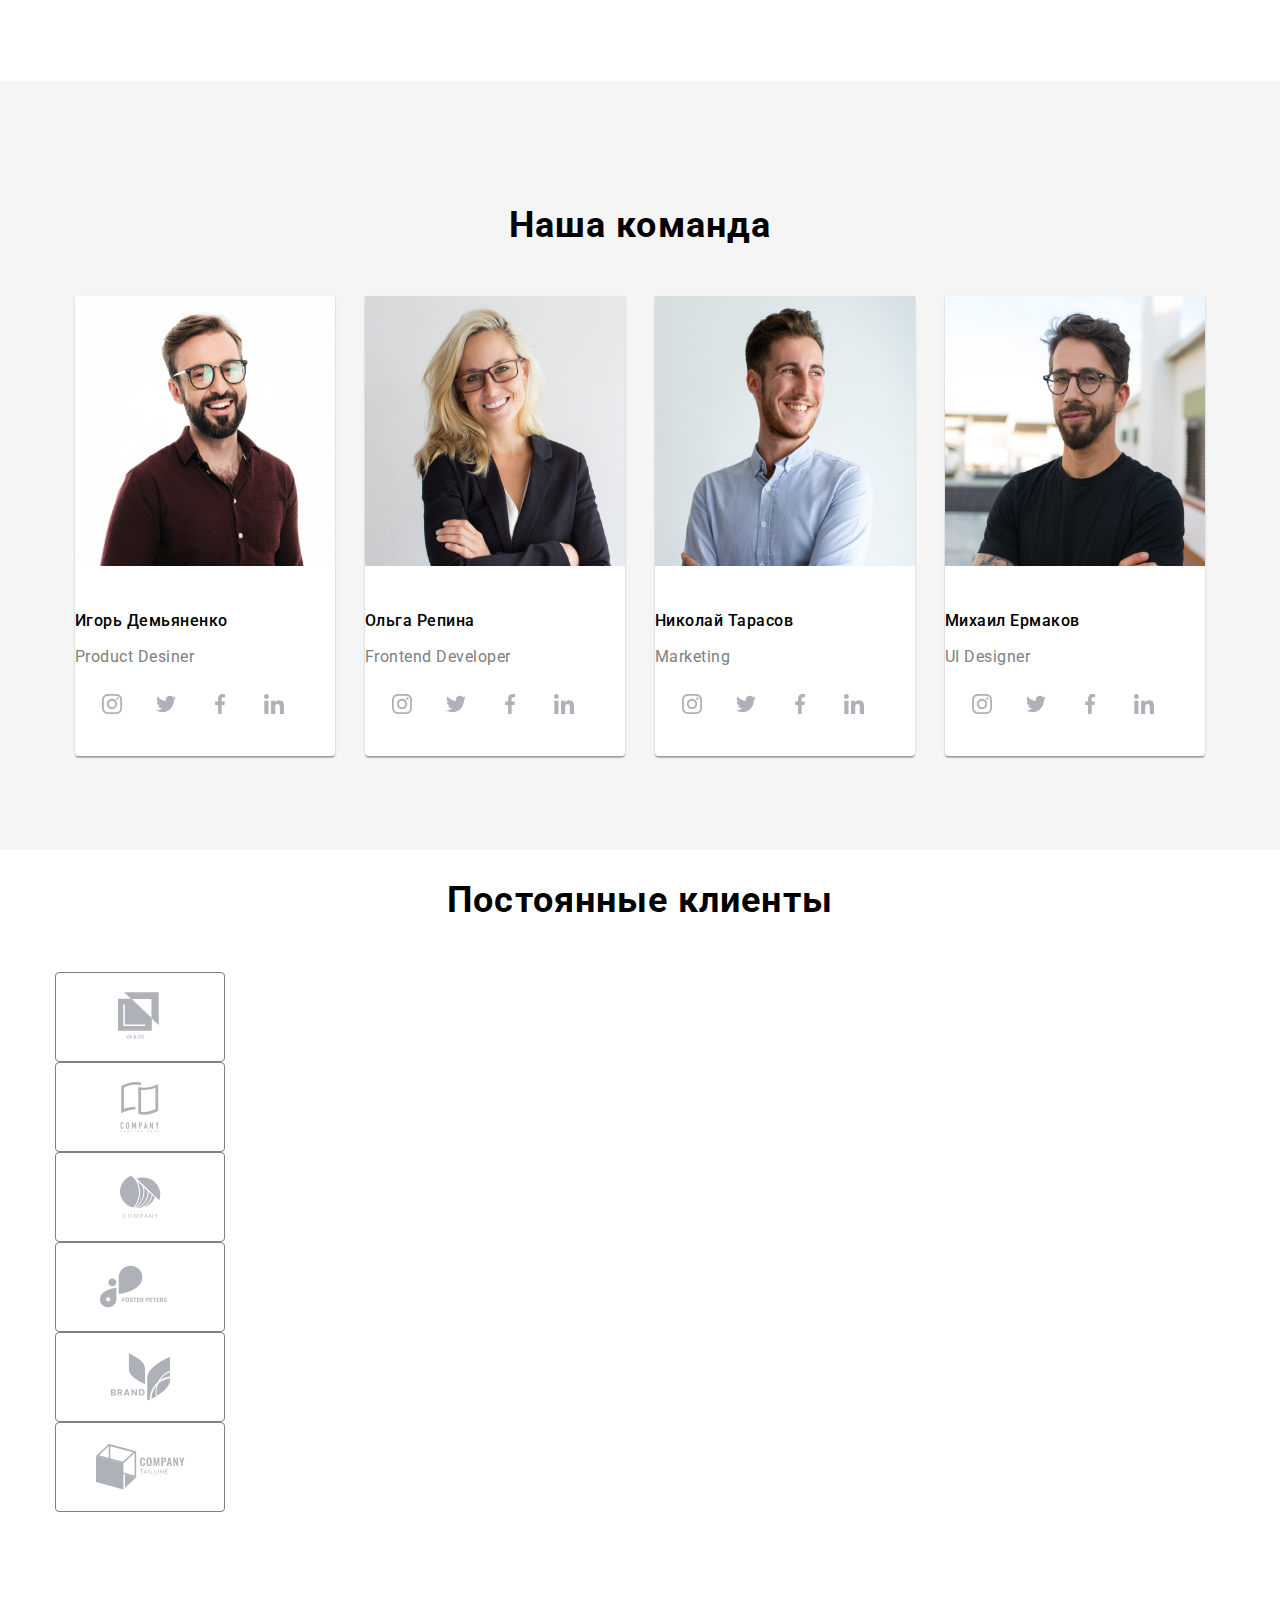
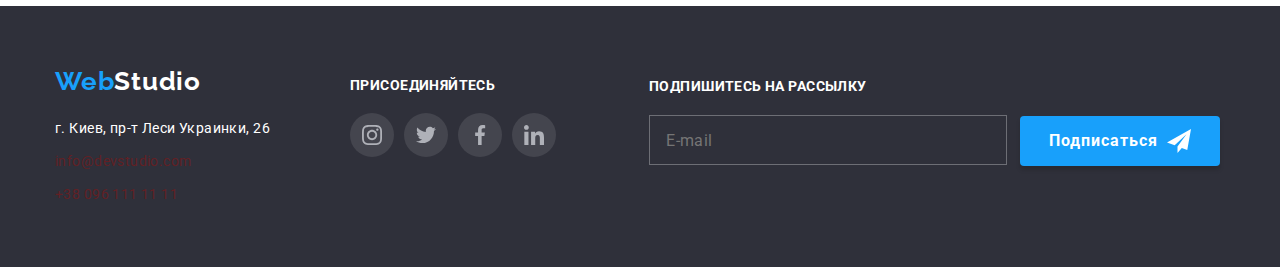
==== commit d674c92e: "new" ====
--- a/index.html
+++ b/index.html
@@ -12,52 +12,49 @@
     <link rel="stylesheet" href="./css/main.min.css">
 </head>
 <body>
-    <header class="page-header">
-            <div class="container header__flex">
-            <div>
-            <a href="/" class="logo-web">Web<span class="logo-studio">Studio</span></a>
-              </div>
-            
-            <button type="button" 
-                    aria-controls="menu-container" 
-                    data-menu-button>
-                  <svg 
-                  width="40" 
-                  height="40"
-                  aria-label="переключатель мобильного меню" >
-                  <use class="icon-cross" href="./img/icon-modal/symbol-defs.svg#icon-close"></use>
-                <use class="icon-menu" href="./img/icon-modal/symbol-defs.svg#icon-menu"></use>
-                  </svg>
-              </button>
-              <div class="menu-container" id="menu-container" data-menu>
-
-              </div>
-              <nav class="container main-nav flex"> 
-             <ul class="site-nav list flex">
-                 <li class="nav-item"> 
-                     <a class="nav-link-studio" href="/index.html">Студия</a></li>
-                <li class="nav-item"> 
-                    <a class="nav-link" href="./portfolio.html" class="link">Портфолио</a></li>
-           
-           
-                <li class="nav-item"> <a class="nav-link" href="" class="link">Контакты</a></li>
-            </ul>
-            
-            <ul class="auth-nav list flex">
-                <li class="item">
-                    <a class="nav"href=""class="link"> 
-                        <svg class="envelop"> 
-                            <use href="./img/icon/symbol-defs.svg#icon-envelope"></use>
-                    </svg> info@devstudio.com </a></li>
-               
-                    <li class="item">
-                    <a class="nav" href=""class="link"> 
-                        <svg class="tel"> 
-                        <use href="./img/icon/symbol-defs.svg#icon-smartphone"></use>
-                    </svg>+38 096 111 11 11</a></li>
-            </ul>
-            </nav>
-        </div>
+    <header class="header">
+            <div class="container">
+                <nav class="header-nav"> 
+       
+            <a class="logo-web"href="/">Web<span class="logo-studio">Studio</span></a>
+
+<button class="header-button" type="button" aria-expanded="false" aria-controls="menu-container" data-menu-button>
+    <svg class="" width="24px" height="24px" aria-label="Переключатель мобильного меню">
+        <use class="icon-menu" href="./img/icon-modal/symbol-defs.svg#icon-menu"></use>
+        <use class="icon-close" href="./img/icon-modal/symbol-defs.svg#icon-close"></use>
+    </svg>
+</button>
+    <div class="menu-container" id="menu-container" data-menu>
+<ul class="nav-list">
+    <li class="nav-list-item">
+        <a class="nav-list-link current" href="./index.html">Студия</a>
+    </li>
+    <li class="nav-list-item">
+        <a class="nav-list-link" href="./portfolio.html">Портфолио</a>
+    </li>
+    <li class="nav-list-item">
+        <a class="nav-list-link" href="">Контакты</a>
+    </li>
+</ul>
+
+<ul class="nav-contacts">
+    <li class="nav-contacts-item">
+        <a class="nav-contacts-link" href="mailto:info@devstudio.com">
+            <svg class="link-mail" width="16px" height="12px">
+                <use href="./img/icon/symbol-defs.svg#icon-envelope"></use>
+            </svg>info@devstudio.com</a>
+    </li>
+    <li class="nav-contacts-item">
+        <a class="nav-contacts-link" href="tel:+380961111111">
+            <svg class="link-phone" width="10" height="15">
+                <use href="./img/icon/symbol-defs.svg#icon-smartphone"></use>
+            </svg>+38 096 111 11 11</a>
+    </li>
+</ul></div>
+           </nav>
+        </div> 
+        
+                    
          </header>
          <main>
          <section class="hero">
@@ -67,8 +64,8 @@
                             </div>
                            
              </section>
-    <section class="section">
-         <div class="container advantages">
+    <section class="advantages">
+         <div class="container">
            <ul class="advantages-list list">
                <li class="item">
                    <div class="icon-box">
@@ -129,7 +126,7 @@
                 </ul> 
              </section>
             <section class="section-our-comanda">
-                <div class="container comanda">
+                <div class="container">
                 <h2 class="section-title">Наша команда</h2>
                 <ul class="our-comanda list">
                     <li class="our-comanda-item">
@@ -312,10 +309,10 @@
                 </ul>
             </div>
             </section>
-            <section class="">
+            <section class="clients">
                 <div class="container">
                     <h2 class="section-title">Постоянные клиенты</h2>
-                    <ul class="clients">
+                    <ul class="clients-list">
                         <li class="clients-wrapper"> 
                             <a class="clients-icons" href="">
                              <svg class="clients-icon" width="45" height="50" > 
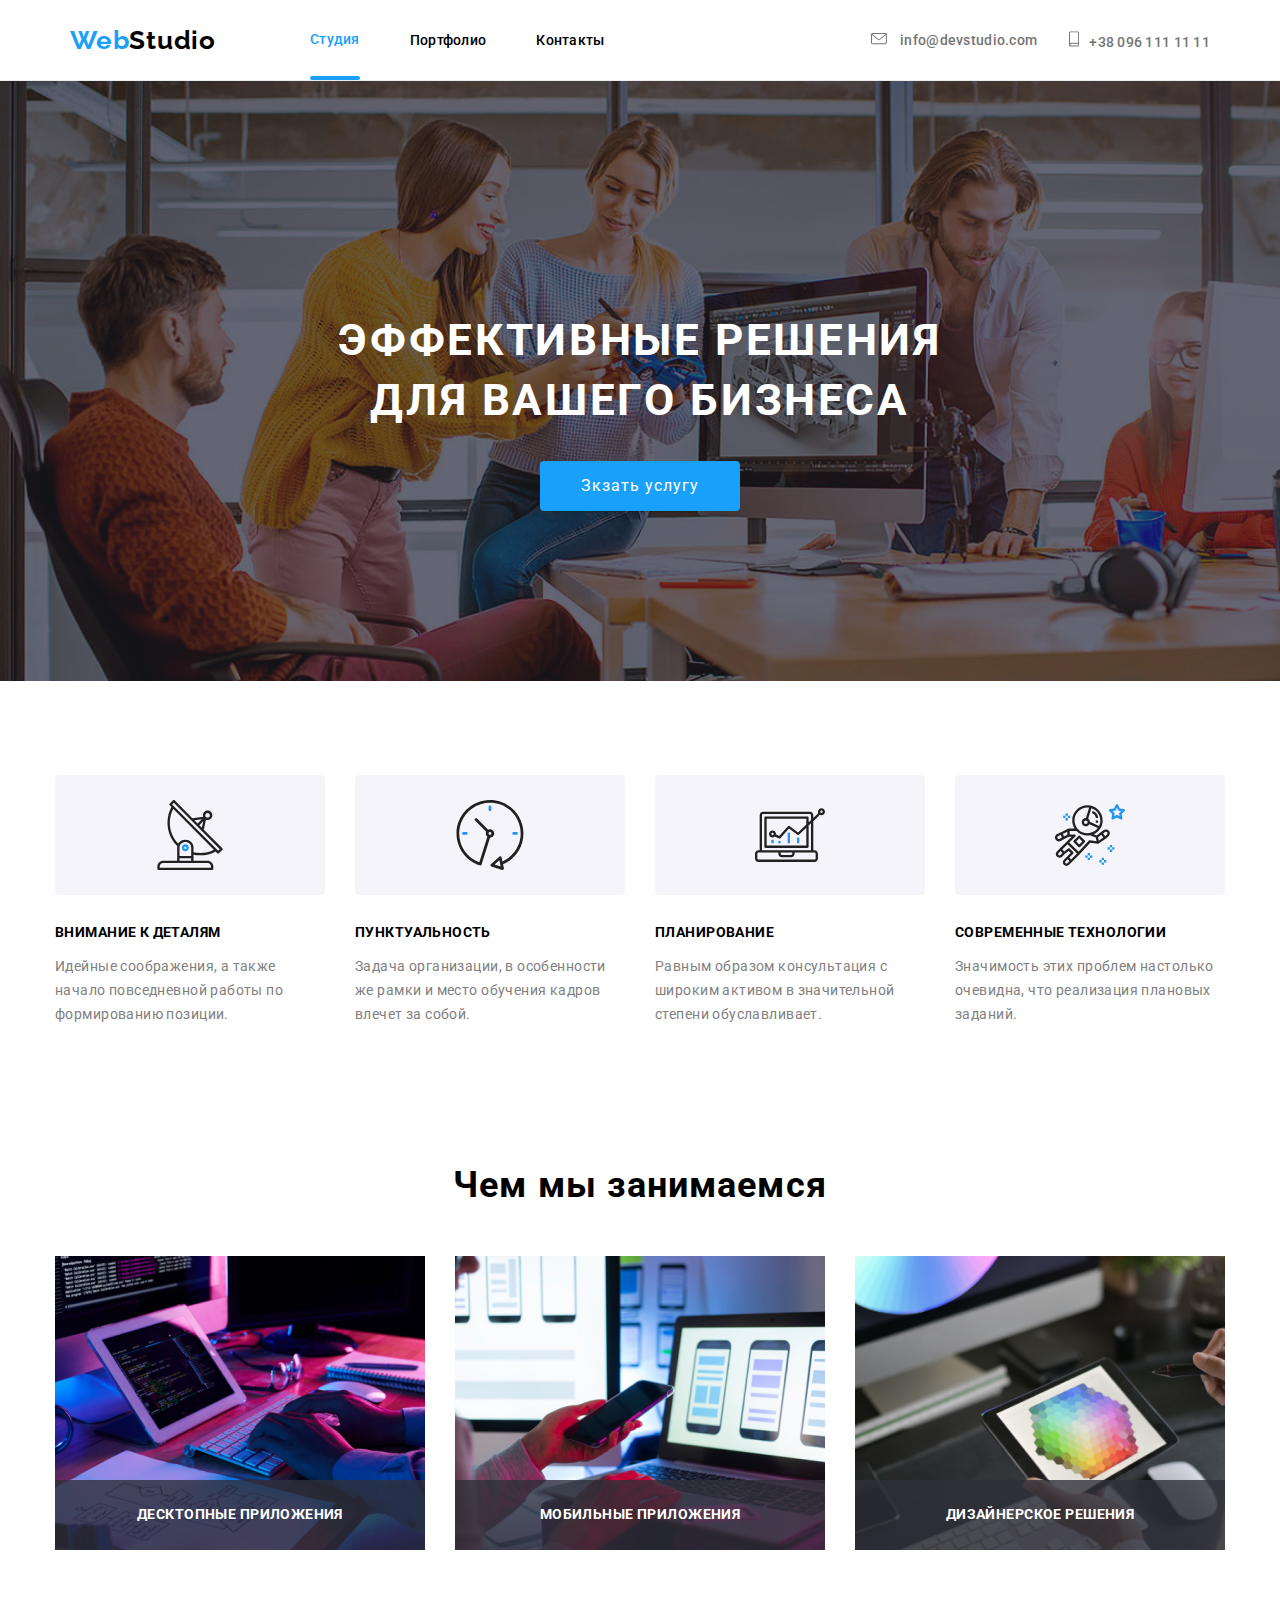
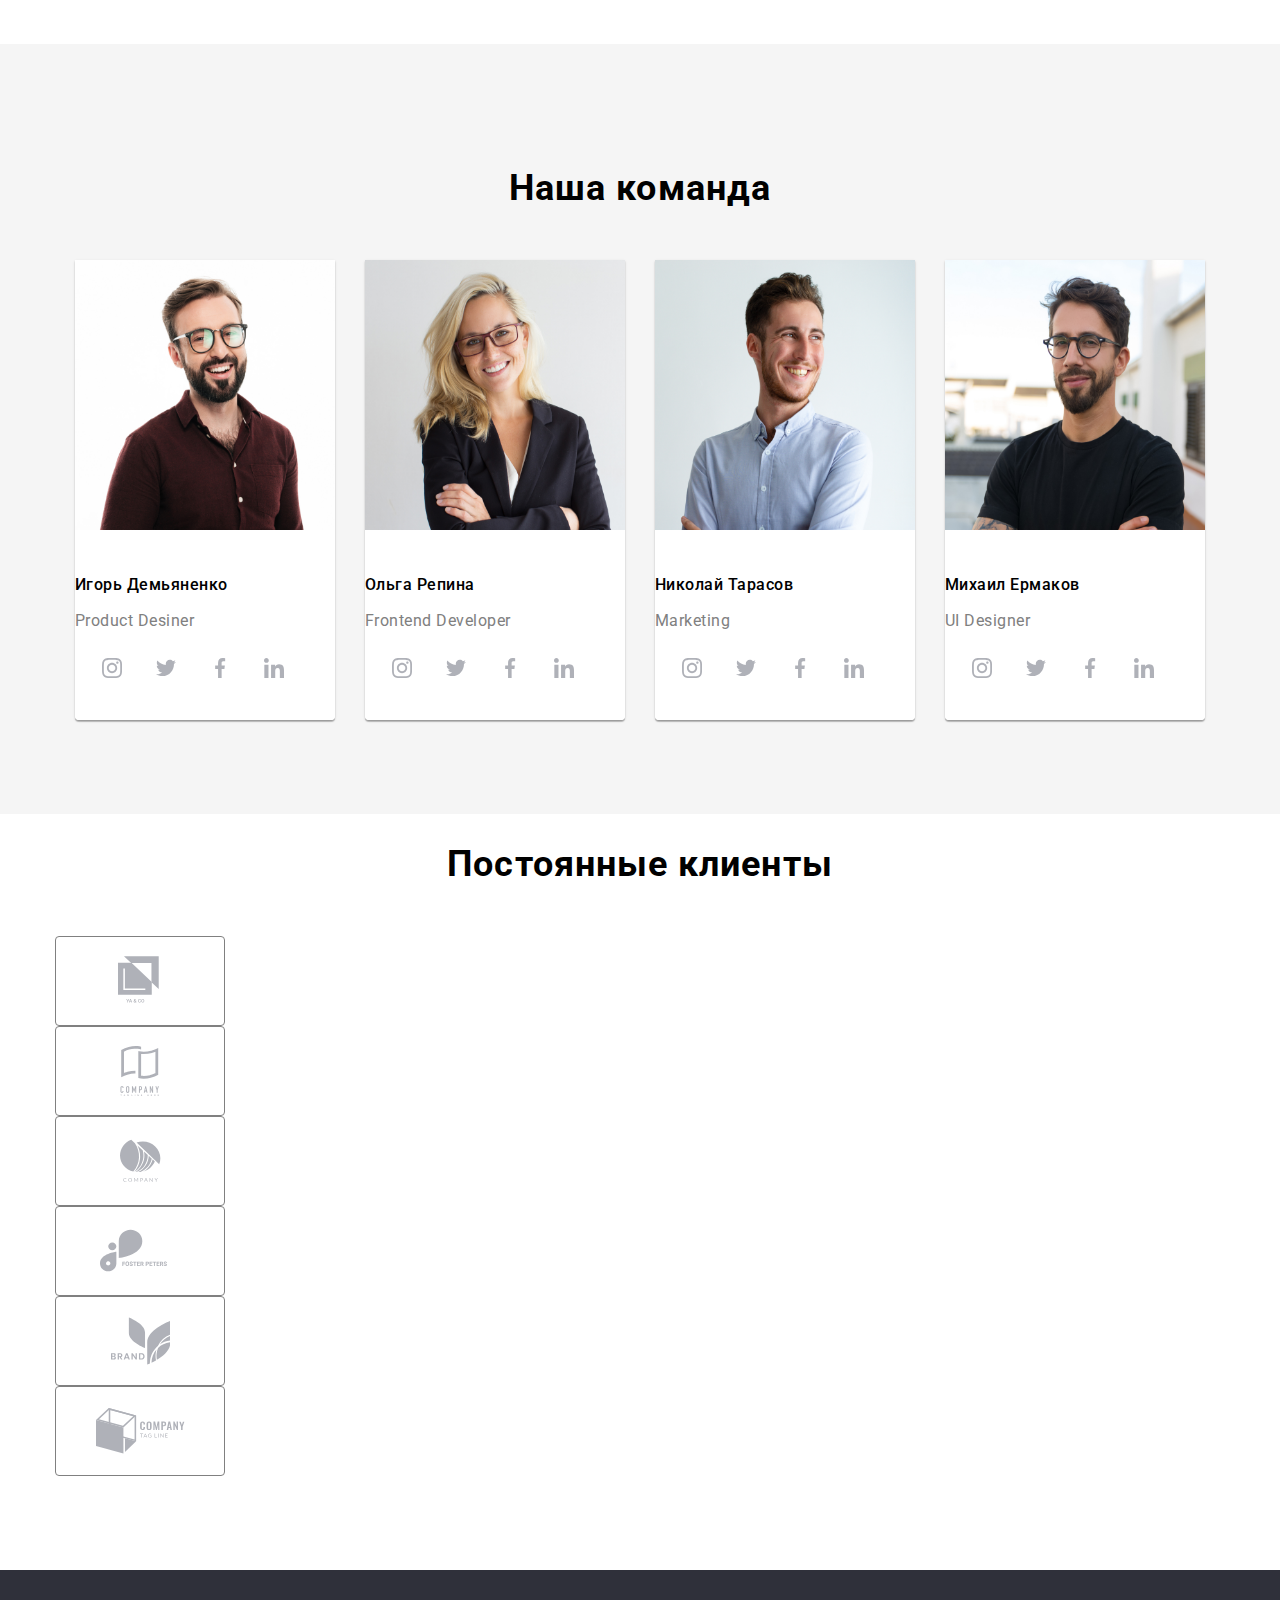
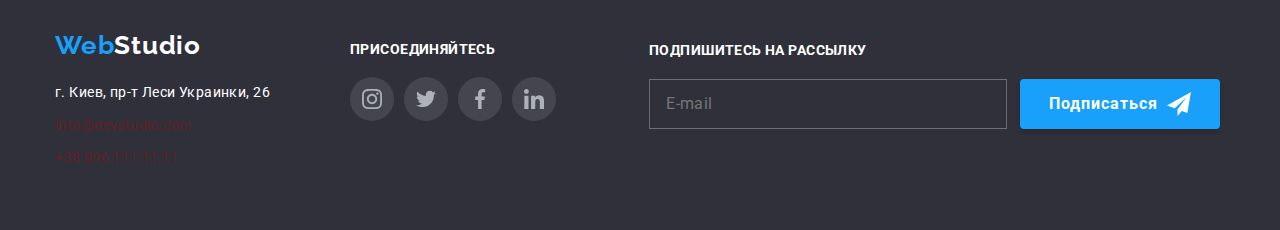
==== commit d34c2681: "cr" ====
--- a/index.html
+++ b/index.html
@@ -12,50 +12,42 @@
     <link rel="stylesheet" href="./css/main.min.css">
 </head>
 <body>
-    <header class="header">
-            <div class="container">
-                <nav class="header-nav"> 
-       
-            <a class="logo-web"href="/">Web<span class="logo-studio">Studio</span></a>
-
-<button class="header-button" type="button" aria-expanded="false" aria-controls="menu-container" data-menu-button>
-    <svg class="" width="24px" height="24px" aria-label="Переключатель мобильного меню">
-        <use class="icon-menu" href="./img/icon-modal/symbol-defs.svg#icon-menu"></use>
-        <use class="icon-close" href="./img/icon-modal/symbol-defs.svg#icon-close"></use>
-    </svg>
-</button>
-    <div class="menu-container" id="menu-container" data-menu>
-<ul class="nav-list">
-    <li class="nav-list-item">
-        <a class="nav-list-link current" href="./index.html">Студия</a>
-    </li>
-    <li class="nav-list-item">
-        <a class="nav-list-link" href="./portfolio.html">Портфолио</a>
-    </li>
-    <li class="nav-list-item">
-        <a class="nav-list-link" href="">Контакты</a>
-    </li>
-</ul>
-
-<ul class="nav-contacts">
-    <li class="nav-contacts-item">
-        <a class="nav-contacts-link" href="mailto:info@devstudio.com">
-            <svg class="link-mail" width="16px" height="12px">
-                <use href="./img/icon/symbol-defs.svg#icon-envelope"></use>
-            </svg>info@devstudio.com</a>
-    </li>
-    <li class="nav-contacts-item">
-        <a class="nav-contacts-link" href="tel:+380961111111">
-            <svg class="link-phone" width="10" height="15">
-                <use href="./img/icon/symbol-defs.svg#icon-smartphone"></use>
-            </svg>+38 096 111 11 11</a>
-    </li>
-</ul></div>
-           </nav>
-        </div> 
-        
-                    
-         </header>
+    <header class="page-header">
+        <div class="container header flex">
+            <nav class="container main-nav flex">
+                <a href="/" class="logo-web">Web<span class="logo-studio">Studio</span></a>
+    
+                <ul class="site-nav list flex">
+                    <li class="nav-item">
+                        <a class="nav-link-studio" href="/index.html">Студия</a>
+                    </li>
+                    <li class="nav-item">
+                        <a class="nav-link" href="./portfolio.html" class="link">Портфолио</a>
+                    </li>
+    
+    
+                    <li class="nav-item"> <a class="nav-link" href="" class="link">Контакты</a></li>
+                </ul>
+    
+                <ul class="auth-nav list flex">
+                    <li class="item">
+                        <a class="nav" href="" class="link">
+                            <svg class="envelop">
+                                <use href="./img/icon/symbol-defs.svg#icon-envelope"></use>
+                            </svg> info@devstudio.com </a>
+                    </li>
+    
+                    <li class="item">
+                        <a class="nav" href="" class="link">
+                            <svg class="tel">
+                                <use href="./img/icon/symbol-defs.svg#icon-smartphone"></use>
+                            </svg>+38 096 111 11 11</a>
+                    </li>
+                </ul>
+            </nav>
+        </div>
+    </header>
+    <main>
          <main>
          <section class="hero">
                  <div class="hero-container">
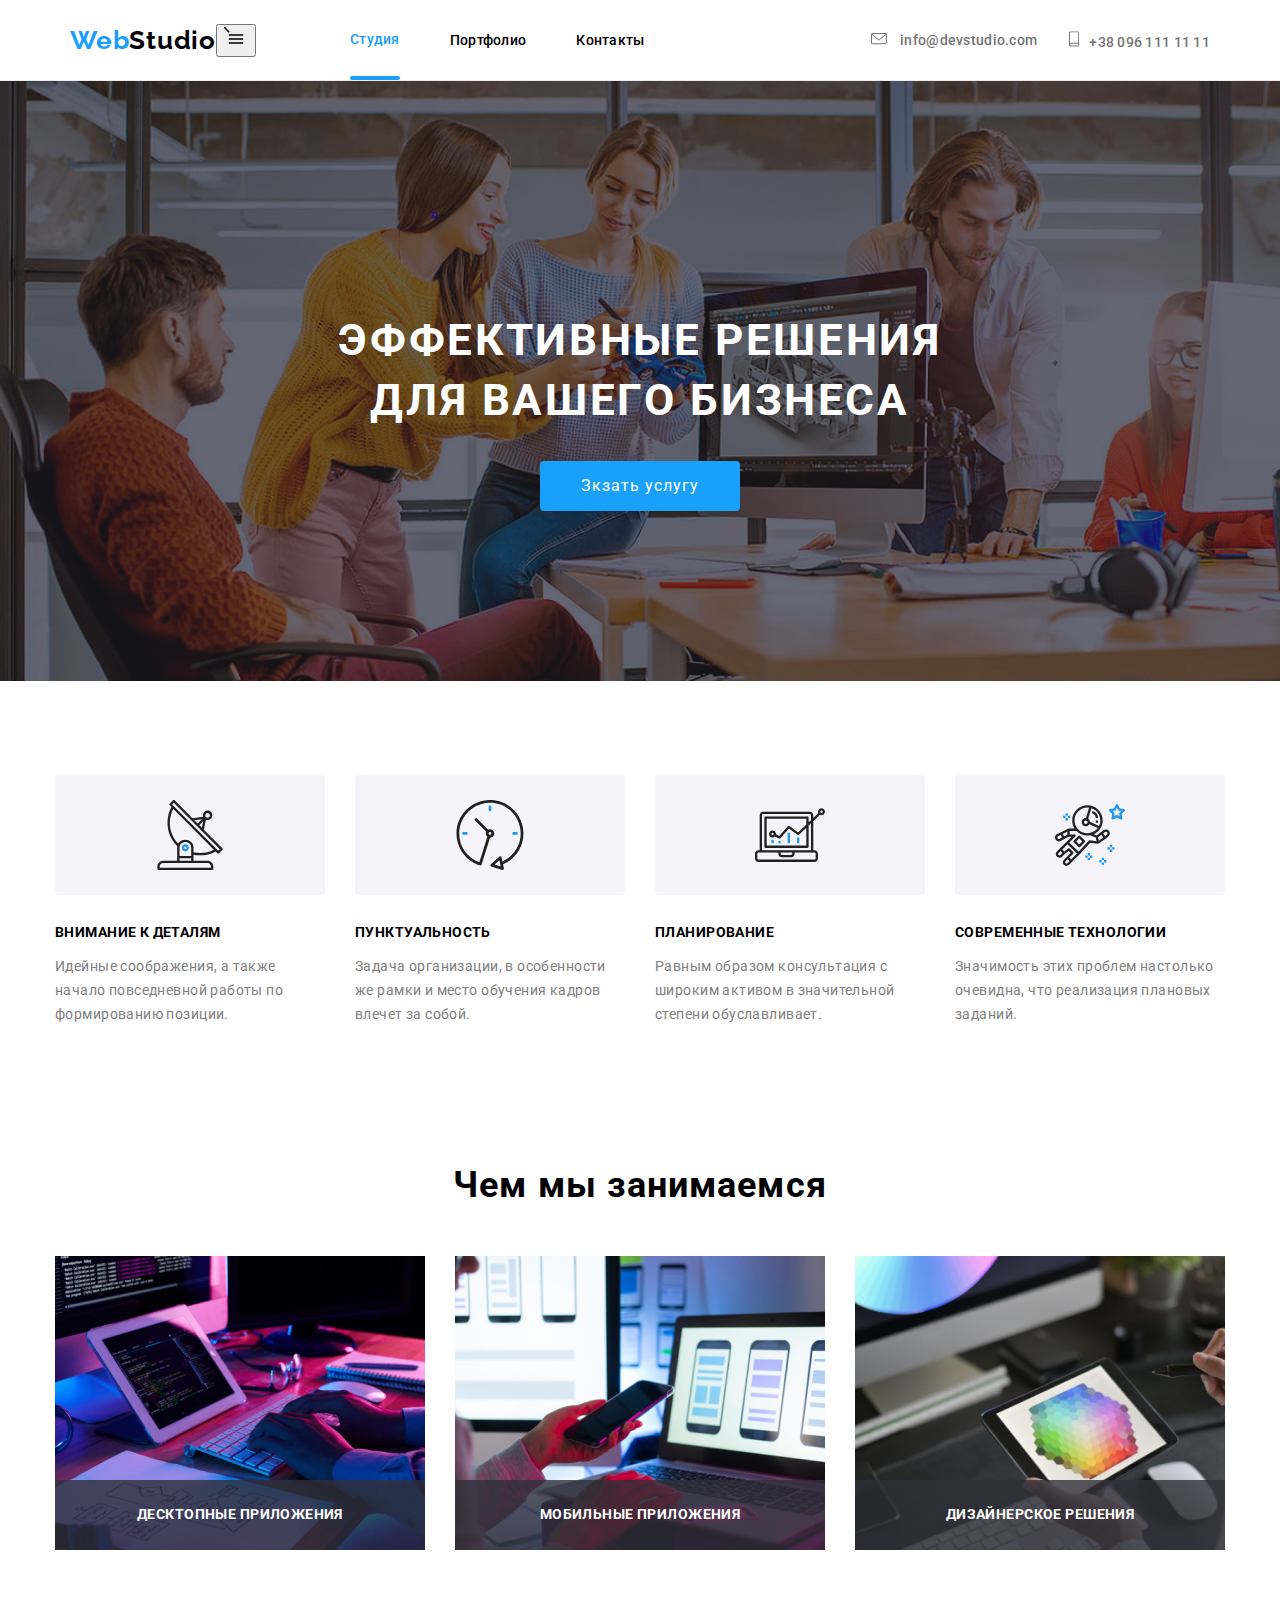
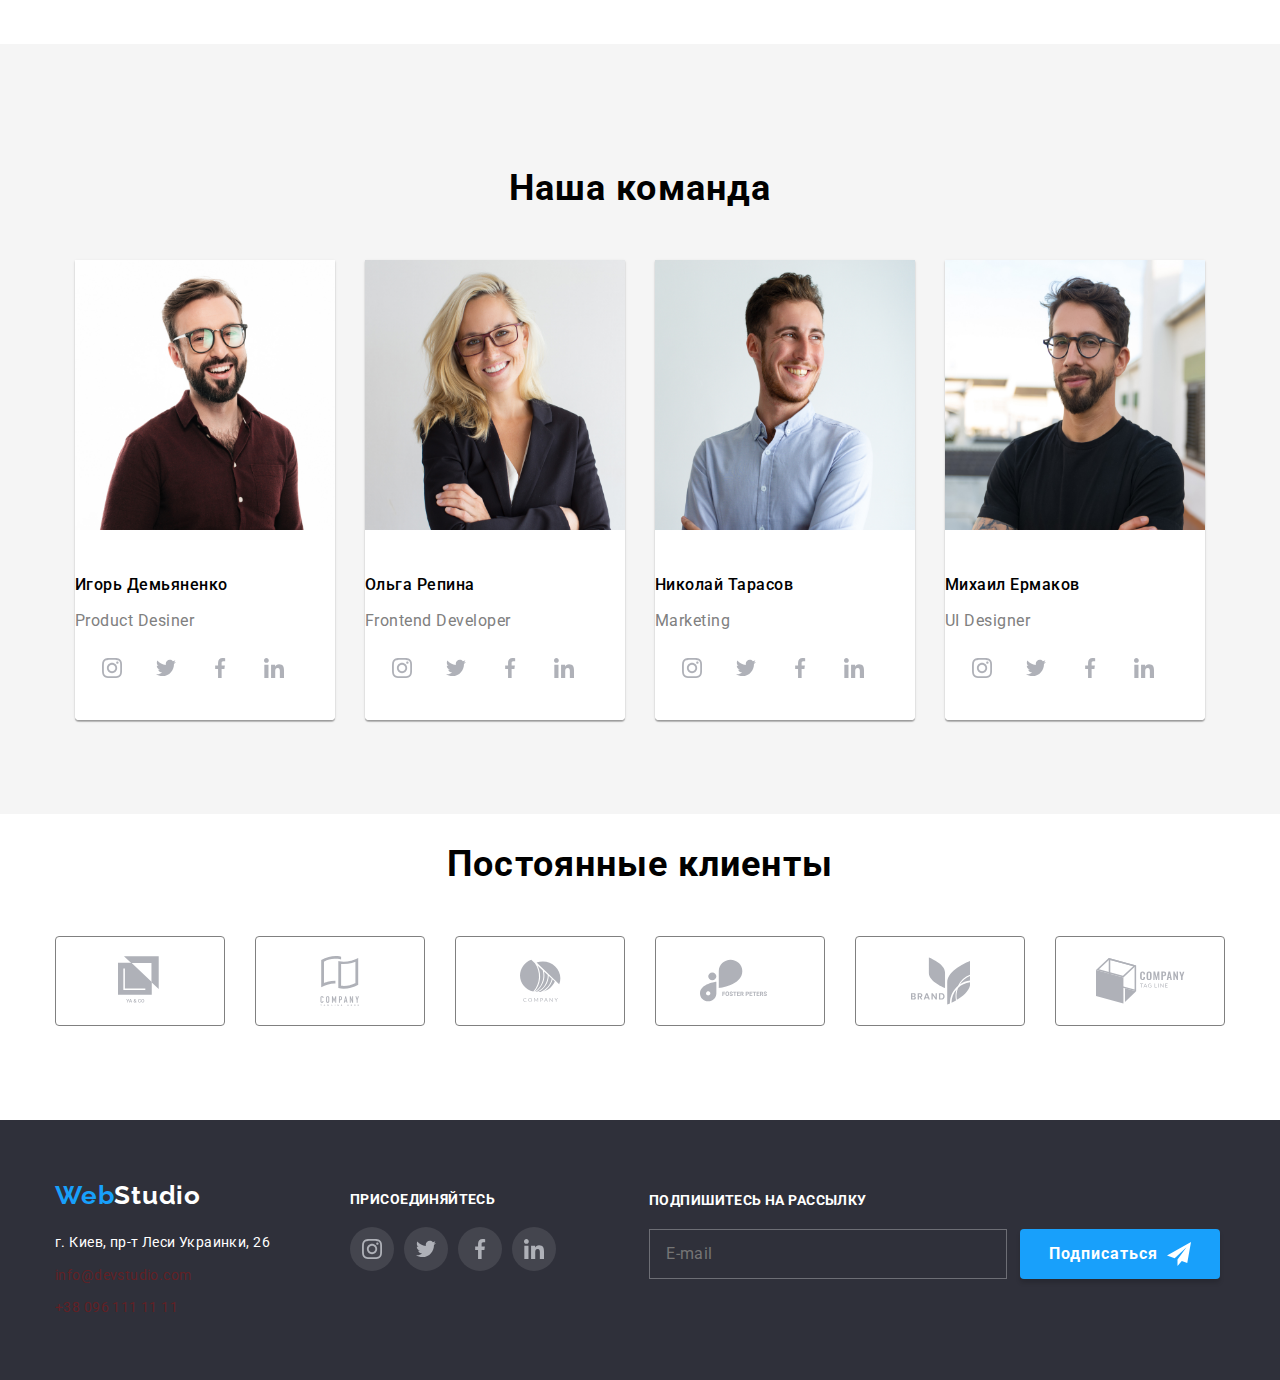
==== commit 2d304b89: "add cr" ====
--- a/index.html
+++ b/index.html
@@ -15,8 +15,15 @@
     <header class="page-header">
         <div class="container header flex">
             <nav class="container main-nav flex">
+
                 <a href="/" class="logo-web">Web<span class="logo-studio">Studio</span></a>
-    
+    <button class="header-button" type="button" aria-expanded="false" aria-controls="menu-container" data-menu-button>
+        <svg class="" width="24px" height="24px" aria-label="Переключатель мобильного меню">
+            <use class="icon-menu" href="./img/icon-modal/symbol-defs.svg#icon-menu"></use>
+            <use class="icon-close" href="./img/icon-modal/symbol-defs.svg#icon-close"></use>
+        </svg>
+    </button>
+
                 <ul class="site-nav list flex">
                     <li class="nav-item">
                         <a class="nav-link-studio" href="/index.html">Студия</a>
@@ -301,13 +308,13 @@
                 </ul>
             </div>
             </section>
-            <section class="clients">
+            <section class="">
                 <div class="container">
                     <h2 class="section-title">Постоянные клиенты</h2>
-                    <ul class="clients-list">
-                        <li class="clients-wrapper"> 
+                    <ul class="clients">
+                        <li class="clients-wrapper">
                             <a class="clients-icons" href="">
-                             <svg class="clients-icon" width="45" height="50" > 
+                                <svg class="clients-icon" width="45" height="50">
                                  <use href="./img/icon/symbol-defs.svg#icon-logo-1">
 
                         </use>
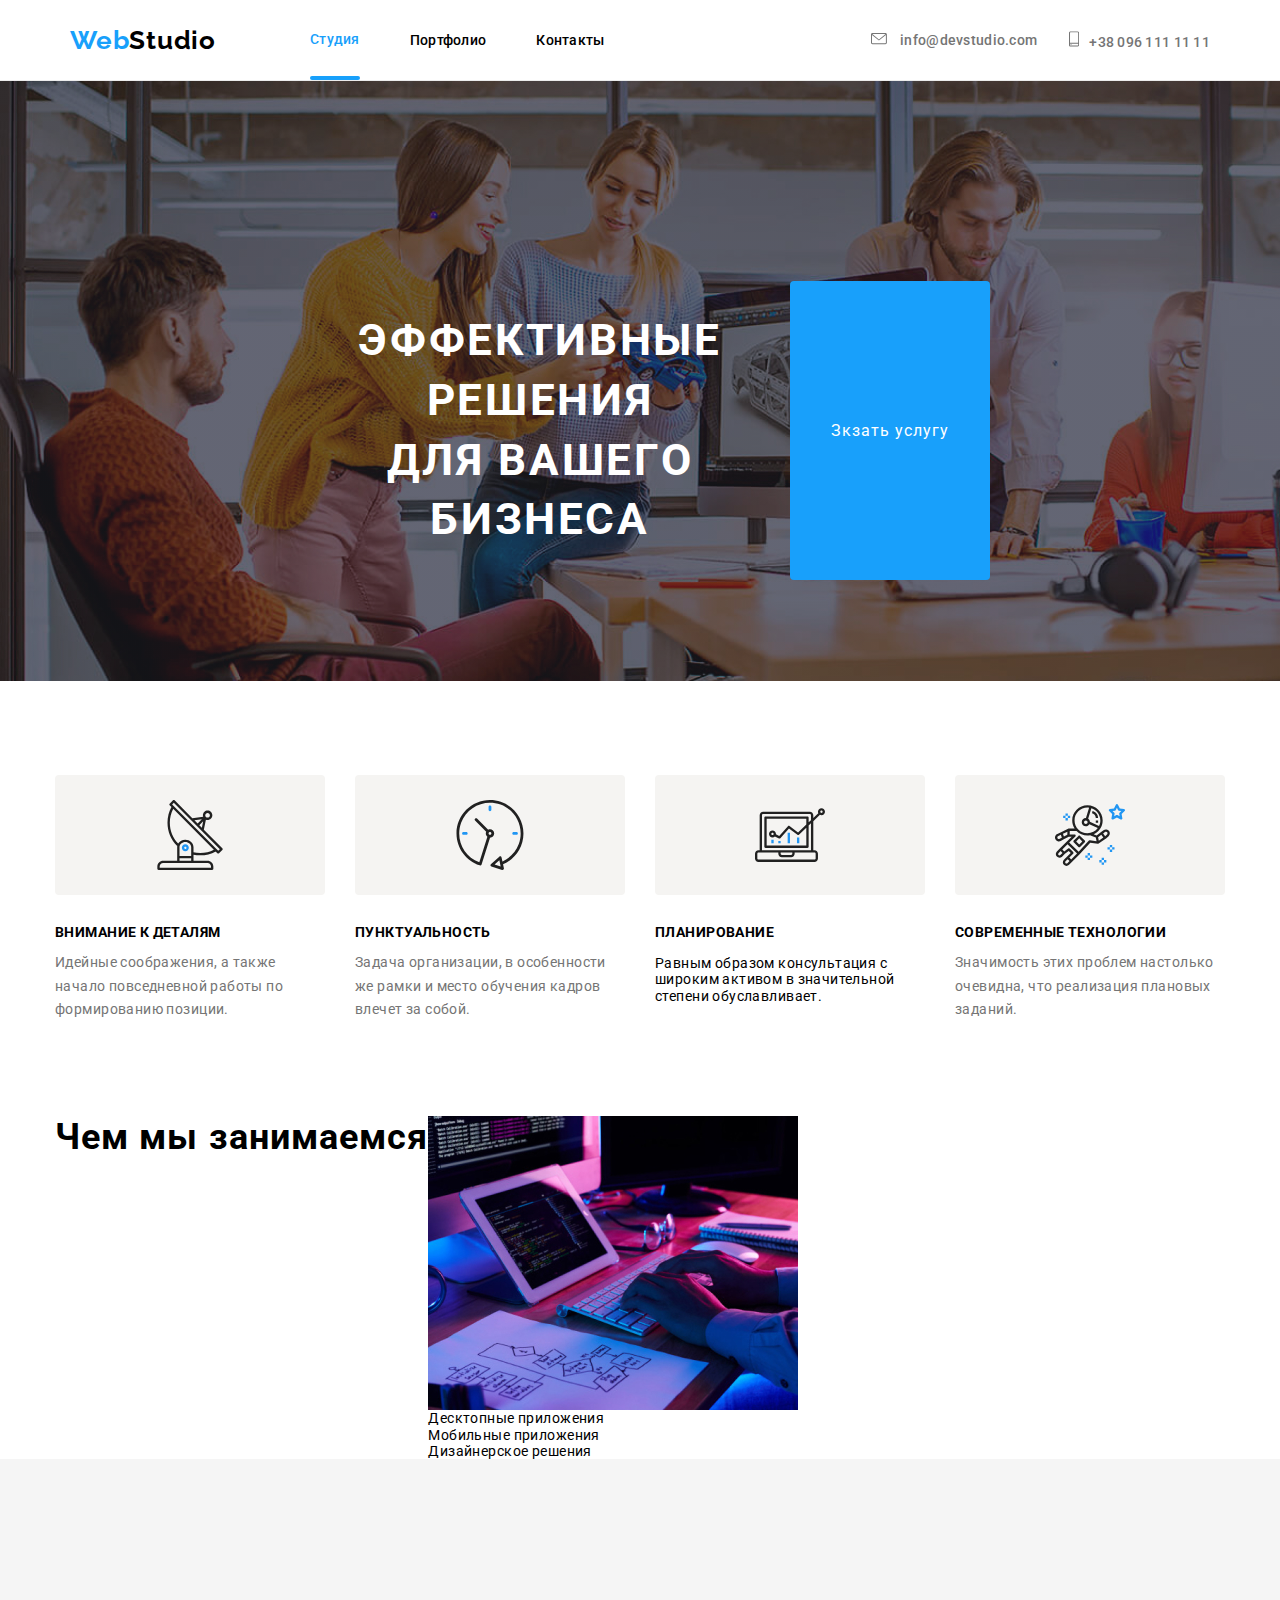
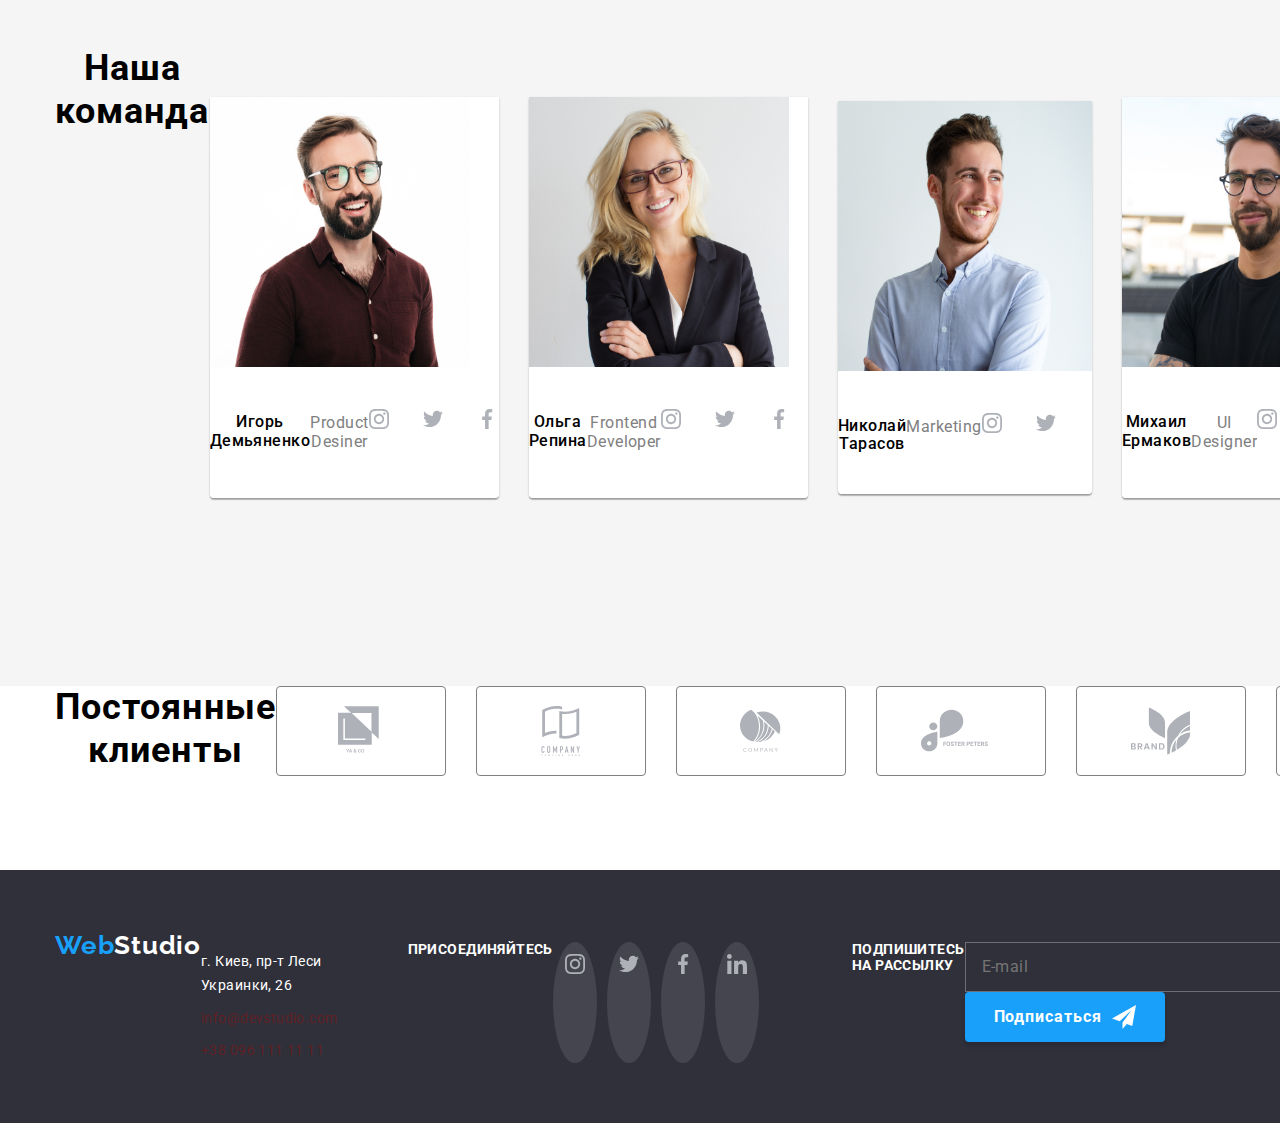
==== commit 604eadfc: "add new cr" ====
--- a/index.html
+++ b/index.html
@@ -13,48 +13,36 @@
 </head>
 <body>
     <header class="page-header">
-        <div class="container header flex">
-            <nav class="container main-nav flex">
-
-                <a href="/" class="logo-web">Web<span class="logo-studio">Studio</span></a>
-    <button class="header-button" type="button" aria-expanded="false" aria-controls="menu-container" data-menu-button>
-        <svg class="" width="24px" height="24px" aria-label="Переключатель мобильного меню">
-            <use class="icon-menu" href="./img/icon-modal/symbol-defs.svg#icon-menu"></use>
-            <use class="icon-close" href="./img/icon-modal/symbol-defs.svg#icon-close"></use>
-        </svg>
-    </button>
-
-                <ul class="site-nav list flex">
-                    <li class="nav-item">
-                        <a class="nav-link-studio" href="/index.html">Студия</a>
-                    </li>
-                    <li class="nav-item">
-                        <a class="nav-link" href="./portfolio.html" class="link">Портфолио</a>
-                    </li>
-    
-    
-                    <li class="nav-item"> <a class="nav-link" href="" class="link">Контакты</a></li>
-                </ul>
-    
-                <ul class="auth-nav list flex">
+            <div class="container header flex">
+         <nav class="container main-nav flex">    
+            <a href="/" class="logo-web">Web<span class="logo-studio">Studio</span></a>
+
+             <ul class="site-nav list flex">
+                 <li class="nav-item"> 
+                     <a class="nav-link-studio" href="/index.html">Студия</a></li>
+                <li class="nav-item"> 
+                    <a class="nav-link" href="./portfolio.html" class="link">Портфолио</a></li>
+           
+           
+                <li class="nav-item"> <a class="nav-link" href="" class="link">Контакты</a></li>
+            </ul>
+            
+            <ul class="auth-nav list flex">
+                <li class="item">
+                    <a class="nav"href=""class="link"> 
+                        <svg class="envelop"> 
+                            <use href="./img/icon/symbol-defs.svg#icon-envelope"></use>
+                    </svg> info@devstudio.com </a></li>
+               
                     <li class="item">
-                        <a class="nav" href="" class="link">
-                            <svg class="envelop">
-                                <use href="./img/icon/symbol-defs.svg#icon-envelope"></use>
-                            </svg> info@devstudio.com </a>
-                    </li>
-    
-                    <li class="item">
-                        <a class="nav" href="" class="link">
-                            <svg class="tel">
-                                <use href="./img/icon/symbol-defs.svg#icon-smartphone"></use>
-                            </svg>+38 096 111 11 11</a>
-                    </li>
-                </ul>
+                    <a class="nav" href=""class="link"> 
+                        <svg class="tel"> 
+                        <use href="./img/icon/symbol-defs.svg#icon-smartphone"></use>
+                    </svg>+38 096 111 11 11</a></li>
+            </ul>
             </nav>
         </div>
-    </header>
-    <main>
+         </header>
          <main>
          <section class="hero">
                  <div class="hero-container">
@@ -65,67 +53,90 @@
              </section>
     <section class="advantages">
          <div class="container">
-           <ul class="advantages-list list">
-               <li class="item">
-                   <div class="icon-box">
-                      <svg class="icon">
+           <ul class="advantages-list">
+               <li class="advantages-item">
+                   <div class="advantages-wrapper-icons">
+                      <svg class="advantages-icon">
                           <use href="./img/icon/symbol-defs.svg#icon-antenna">
                             </use>
                              </svg>
                          </div>
                          <h3 class="advantages-title">Внимание к деталям</h3>
-                         <p class="advantages-contente">Идейные соображения, а также начало повседневной работы по формированию позиции.</p>
+                         <p class="advantages-text">Идейные соображения, а также начало повседневной работы по формированию позиции.</p>
                      </li>
-                    <li class="item">
-                        <div class="icon-box">
-                            <svg class="icon">
+                    <li class="advantages-item">
+                   <div class="advantages-wrapper-icons">
+                      <svg class="advantages-icon">
                                 <use href="./img/icon/symbol-defs.svg#icon-clock"></use>
                             </svg>
                         </div>
                         <h3 class="advantages-title" >Пунктуальность</h3>
-                        <p class="advantages-contente" >Задача организации, в особенности же рамки и место обучения кадров влечет за собой.</p>
-                    </li>
-                    <li class="item">
-                        <div class="icon-box">
-                            <svg class="icon">
+                        <p class="advantages-text" >Задача организации, в особенности же рамки и место обучения кадров влечет за собой.</p>
+                    </li>
+                    <li class="advantages-item">
+                   <div class="advantages-wrapper-icons">
+                      <svg class="advantages-icon">
                                 <use href="./img/icon/symbol-defs.svg#icon-diagram"></use>
                             </svg>
                         </div>
                         <h3 class="advantages-title" >Планирование</h3>
                         <p class="advantages-contente" >Равным образом консультация с широким активом в значительной степени обуславливает.</p>
                     </li>
-                    <li class="item">
-                        <div class="icon-box">
-                            <svg class="icon">
+                    <li class="advantages-item">
+                   <div class="advantages-wrapper-icons">
+                      <svg class="advantages-icon">
                                 <use href="./img/icon/symbol-defs.svg#icon-astronaut"></use>
                             </svg>
                         </div>
                         <h3 class="advantages-title">Современные технологии</h3>
-                        <p class="advantages-contente">Значимость этих проблем настолько очевидна, что реализация плановых заданий.</p>
+                        <p class="advantages-text">Значимость этих проблем настолько очевидна, что реализация плановых заданий.</p>
                     </li>
                  </ul>  
                 </div>
              </section>
           
-             <section class="section-activiti">
+             <section class="activiti">
                  <div class="container">
                  <h2 class="section-title">Чем мы занимаемся</h2>
-                 <ul class="activiti-list list flex">
+                 <ul class="activiti-list">
                      <li class="activiti-item">
-                         <img src="./img/box 1.png" alt="" width="370">
-                            <div class="works-lable">Десктопные приложения</div>
+                         <picture>
+                             <source srcset="./img/activiti/img.web, /img/activiti/img@2x.web"
+                             type="img/web">
+                            
+                         <img srcset="./img/activiti/img.jpg, /img/activiti/img@2x.jpg" alt="" width="370">
+                        
+                        </picture>
+                            <div class="activiti-text">Десктопные приложения</div>
                      </li>
-                     <li class="activiti-item" ><img src="./img/img.png" alt="" width="370" >
-                           <div class="works-lable">Мобильные приложения</div>
+
+                     <li class="activiti-item">
+                         <picture>
+                             <source srcset="./img/activiti/img(2).web, /img/activiti/img@2x(2).web"
+                             type="img/web">
+                            
+                         <img srcset="./img/activiti/img@2x(2).jpg, /img/activiti/img@2x(2).jpg" alt="" width="370">
+                        
+                        </picture>
+                        
+                           <div class="activiti-text">Мобильные приложения</div>
                      </li>
-                     <li class="activiti-item"><img src="./img/img (1).png" alt="" width="370">
-                               <div class="works-lable">Дизайнерское решения</div>
-                    </li>
+                     <li class="activiti-item">
+                         <picture>
+                             <source srcset="./img/activiti/img(3).web, /img/activiti/img@2x(3).web"
+                             type="img/web">
+                            
+                         <img srcset="./img/activiti/img(3).jpg, /img/activiti/img@2x(3).jpg" alt="" width="370">
+                        
+                        </picture>
+                        
+                               <div class="activiti-text">Дизайнерское решения</div></li>
+                    
                                       
                 </ul> 
              </section>
             <section class="section-our-comanda">
-                <div class="container">
+                <div class="container comanda">
                 <h2 class="section-title">Наша команда</h2>
                 <ul class="our-comanda list">
                     <li class="our-comanda-item">
@@ -312,9 +323,9 @@
                 <div class="container">
                     <h2 class="section-title">Постоянные клиенты</h2>
                     <ul class="clients">
-                        <li class="clients-wrapper">
+                        <li class="clients-wrapper"> 
                             <a class="clients-icons" href="">
-                                <svg class="clients-icon" width="45" height="50">
+                             <svg class="clients-icon" width="45" height="50" > 
                                  <use href="./img/icon/symbol-defs.svg#icon-logo-1">
 
                         </use>
@@ -498,11 +509,8 @@
           new FormData(e.currentTarget).forEach((value, name) => console.log(`${name}: ${value}`));
           e.currentTarget.reset();
         });
-      }
-
+      })();
+     >
      </script>
-     <script src="./js/menu.js"></script>
-     
-
 </body>
 </html>--- a/css/main.min.css
+++ b/css/main.min.css
@@ -1,2 +1,2 @@
-html{-webkit-box-sizing:border-box;box-sizing:border-box}*,*::before,*::after{-webkit-box-sizing:border-box;box-sizing:border-box}body{background-color:white;font-family:"Roboto", sans-serif;font-size:14px;line-height:1.17;letter-spacing:0.03em}.container{width:1200px;padding-left:15px;padding-right:15px;margin-left:auto;margin-right:auto}section{display:block}ul{-webkit-padding-start:0px;padding-inline-start:0px;margin:0px;list-style:none}img{display:block;max-width:100%}div{display:block}a{text-decoration:none}.list{list-style:none}.logo-studio{color:#000;font-family:"Raleway", sans-serif;font-weight:bold;font-size:26px;line-height:1.19;letter-spacing:0.03em;text-decoration:none}.logo-web{color:#18a0fb;font-family:"Raleway", sans-serif;font-weight:bold;font-size:26px;line-height:1.19;letter-spacing:0.03em;text-decoration:none}.page-header{border-bottom:1px solid #ececec}.main-nav{display:-webkit-box;display:-ms-flexbox;display:flex;-webkit-box-align:center;-ms-flex-align:center;align-items:center}.flex{display:-webkit-box;display:-ms-flexbox;display:flex;-webkit-box-align:center;-ms-flex-align:center;align-items:center}.site-nav .link{padding-top:32px;padding-bottom:32px;color:#000;text-decoration:none}.site-nav{display:-webkit-box;display:-ms-flexbox;display:flex;margin-left:94px}.site-nav .item:not(:last-child){margin-right:50px}.nav-item{margin-right:50px;display:-webkit-box;display:-ms-flexbox;display:flex;position:relative}.nav-link{display:block;padding-top:32px;padding-bottom:32px;font-weight:500;letter-spacing:0.02em;color:#000;text-decoration:none}.nav-link:hover,.nav-link:focus{color:#18a0fb;text-decoration:none;-webkit-transition:color 250ms cubic-bezier(0.4, 0, 0.2, 1);transition:color 250ms cubic-bezier(0.4, 0, 0.2, 1)}.nav-link-studio{font-size:14px;line-height:1.14;color:#18a0fb;text-decoration:none;font-weight:500;letter-spacing:0.02em}.nav-link-studio::after{content:"";width:100%;height:4px;border-radius:2px;background:#18a0fb;position:absolute;left:0;bottom:-32px}.auth-nav body{font-family:"Roboto", sans-serif;color:#000;text-decoration:none}.auth-nav{display:-webkit-box;display:-ms-flexbox;display:flex;margin-left:auto}.auth-nav a{font-family:"Roboto", sans-serif;font-style:normal;font-weight:500;font-size:14px;line-height:16px;letter-spacing:0.02em;color:#757575;text-decoration:none}.auth-nav .link{color:#000;text-decoration:none;-webkit-transition:color 250ms cubic-bezier(0.4, 0, 0.2, 1);transition:color 250ms cubic-bezier(0.4, 0, 0.2, 1)}.auth-nav .link:hover,.auth-nav .link:focus{color:#000;text-decoration:none;-webkit-transition:color 250ms cubic-bezier(0.4, 0, 0.2, 1);transition:color 250ms cubic-bezier(0.4, 0, 0.2, 1)}.auth-nav .item+.item{margin-left:32px}.tel{display:-webkit-inline-box;display:-ms-inline-flexbox;display:inline-flex;width:10px;height:16px;margin-right:10px;-webkit-box-align:center;-ms-flex-align:center;align-items:center;--color5: #ffffff}.envelop{display:-webkit-inline-box;display:-ms-inline-flexbox;display:inline-flex;width:16px;height:12px;margin-right:10px;-webkit-box-align:center;-ms-flex-align:center;align-items:center;--color3: #757575}.envelop:hover .envelop,.envelop:focus .envelop{--color3: $acent-color;--color5: $acent-color}.nav{text-decoration:none}.nav:hover,.nav:focus{color:#18a0fb;-webkit-transition:color 250ms cubic-bezier(0.4, 0, 0.2, 1);transition:color 250ms cubic-bezier(0.4, 0, 0.2, 1)}.contacts-link{text-decoration:none}.contacts-link:hover,.contacts-link:focus{color:#18a0fb;-webkit-transition:color 250ms cubic-bezier(0.4, 0, 0.2, 1);transition:color 250ms cubic-bezier(0.4, 0, 0.2, 1)}.nav-link.current .filter-button.current{text-decoration:none}.nav-link.current .filter-button.current:hover,.nav-link.current .filter-button.current:focus{color:#18a0fb;-webkit-transition:color 250ms cubic-bezier(0.4, 0, 0.2, 1);transition:color 250ms cubic-bezier(0.4, 0, 0.2, 1)}.hero-container{width:700px;text-align:center;margin-right:auto;margin-left:auto;padding-top:200px;padding-bottom:200px}.hero{text-align:center;background-color:#2f303a}.hero{width:100%;height:600px;margin-left:auto;margin-right:auto;background-size:cover;background-repeat:no-repeat;background-image:-webkit-gradient(linear, left top, left bottom, from(rgba(47,48,58,0.4)), to(rgba(47,48,58,0.4))),url(../img/hero.jpg);background-image:linear-gradient(rgba(47,48,58,0.4), rgba(47,48,58,0.4)),url(../img/hero.jpg)}.btn-hero{min-width:200px;padding:10px 32px;font-weight:700px;font-size:16px;line-height:1.88;text-decoration:none;color:white;background-color:#18a0fb;border-radius:4px;border:transparent;display:inline-block;letter-spacing:00.06em;-webkit-box-align:center;-ms-flex-align:center;align-items:center;text-align:center}.btn-hero:hover,.btn-hero:focus{background-color:#2196f3;-webkit-transition:color 250ms cubic-bezier(0.4, 0, 0.2, 1);transition:color 250ms cubic-bezier(0.4, 0, 0.2, 1)}.main-title{margin-bottom:30px;text-transform:uppercase;font-weight:900px;font-size:44px;text-align:center;line-height:1.36;letter-spacing:00.06em;color:#ffffff}.activiti-list .activiti-item{position:relative}.section-title{color:#000;font-family:"Roboto", sans-serif;margin-bottom:50px;font-weight:700;font-size:36px;line-height:1.16;letter-spacing:0.03em;text-align:center}.section-activiti{padding-bottom:94px}.activiti-item:not(:last-child){margin-right:30px}.activiti-item{width:calc((100%-60px) / 3)}.works-lable{position:absolute;bottom:0;left:0;display:-webkit-box;display:-ms-flexbox;display:flex;-webkit-box-pack:center;-ms-flex-pack:center;justify-content:center;-webkit-box-align:center;-ms-flex-align:center;align-items:center;width:370px;height:70px;font-weight:bold;font-size:14px;line-height:1.14;text-transform:uppercase;color:#fff;background-color:rgba(47,48,58,0.8)}.advantages{padding-top:94px;padding-bottom:94px}.advantages-list{display:-webkit-box;display:-ms-flexbox;display:flex}.advantages-list .item{width:270px;margin-right:30px}.advantages-title{color:#000;font-weight:700;font-size:14px;line-height:1.14;letter-spacing:0.03em;text-transform:uppercase;margin-bottom:10px}.advantages-contente{color:gray;font-weight:400;font-size:14px;line-height:1.7;letter-spacing:0.03em}.icon-box{display:-webkit-box;display:-ms-flexbox;display:flex;width:270px;height:120px;background-color:#f5f4fa;border-radius:4px;margin-bottom:30px;-webkit-box-pack:center;-ms-flex-pack:center;justify-content:center;-webkit-box-align:center;-ms-flex-align:center;align-items:center}.icon{width:70px;height:70px}.our-comanda{display:-webkit-box;display:-ms-flexbox;display:flex;-webkit-box-pack:center;-ms-flex-pack:center;justify-content:center;-webkit-box-align:center;-ms-flex-align:center;align-items:center;width:1170px;margin-right:auto;margin-left:auto;margin-top:50px;-webkit-margin-after:0px;margin-block-end:0px}.section-our-comanda{background-color:#f5f5f5;padding-top:94px;padding-bottom:94px}.sociali-link{padding-top:12px;margin-left:70px}.our-comanda-item:not(:last-child){margin-right:30px}.our-comanda-item{-webkit-box-shadow:0px 1px 3px rgba(0,0,0,0.12),0px 1px 1px rgba(0,0,0,0.14),0px 2px 1px rgba(0,0,0,0.2);box-shadow:0px 1px 3px rgba(0,0,0,0.12),0px 1px 1px rgba(0,0,0,0.14),0px 2px 1px rgba(0,0,0,0.2);border-radius:0px 0px 4px 4px;background-color:#ffffff;overflow:hidden}.comanda{padding-top:94px;padding-bottom:94px;text-align:center}.comanda-card{background-color:#fff;padding:30px 0px}.name{color:#000;font-style:normal;font-weight:500;font-size:16px;line-height:1.18;letter-spacing:0.03em;margin-bottom:10px;-webkit-box-pack:center;-ms-flex-pack:center;justify-content:center}.profession{color:gray;font-weight:400;font-size:16px;line-height:1.2;letter-spacing:0.03em}.social-icons{display:-webkit-box;display:-ms-flexbox;display:flex;-webkit-box-pack:center;-ms-flex-pack:center;justify-content:center;-webkit-box-align:center;-ms-flex-align:center;align-items:center;width:44px;height:44px;border-radius:50%;color:grey;-webkit-transition:background-color 250ms cubic-bezier(0.4, 0, 0.2, 1),color 250ms cubic-bezier(0.4, 0, 0.2, 1);transition:background-color 250ms cubic-bezier(0.4, 0, 0.2, 1),color 250ms cubic-bezier(0.4, 0, 0.2, 1)}.social-icon{width:20px;height:20px;--color4: #afb1b8;--color5: #afb1b8}.social-icon:hover,.social-icon:focus{--color4: $acent-color;--color4: #ffffff;--color5: #ffffff}.social-links{display:-webkit-box;display:-ms-flexbox;display:flex;-webkit-box-pack:center;-ms-flex-pack:center;justify-content:center;-webkit-box-align:center;-ms-flex-align:center;align-items:center;height:44px;color:#afb1b8;border-radius:50%;-webkit-transition:background-color 250ms cubic-bezier(0.4, 0, 0.2, 1),fill 250ms,250ms cubic-bezier(0.4, 0, 0.2, 1);transition:background-color 250ms cubic-bezier(0.4, 0, 0.2, 1),fill 250ms,250ms cubic-bezier(0.4, 0, 0.2, 1)}.link-list:not(:last-child){margin-right:10px}.link{display:-webkit-box;display:-ms-flexbox;display:flex;width:44px;height:44px;background-color:#ffffff;-webkit-box-align:center;-ms-flex-align:center;align-items:center}.link:hover,.link:focus{background-color:#18a0fb;border-radius:50%}.specialists{color:#000;margin-bottom:10px;font-weight:500}.clients{display:-webkit-box;display:-ms-flexbox;display:flex;-webkit-box-pack:justify;-ms-flex-pack:justify;justify-content:space-between;-webkit-box-align:baseline;-ms-flex-align:baseline;align-items:baseline;padding-bottom:94px}.clients-wrapper{display:-webkit-box;display:-ms-flexbox;display:flex;-webkit-box-pack:center;-ms-flex-pack:center;justify-content:center;-webkit-box-align:center;-ms-flex-align:center;align-items:center;width:170px;height:90px}.clients-wrapper:not(:last-child){margin-right:30px}.clients-icons{display:-webkit-box;display:-ms-flexbox;display:flex;-webkit-box-align:center;-ms-flex-align:center;align-items:center;-webkit-box-pack:center;-ms-flex-pack:center;justify-content:center;width:170px;height:90px;border:1px solid gray;border-radius:4px;--color4: #afb1b8;--color2: #afb1b8}.clients-icons:hover,.clients-icons:focus{--color4: $acent-color;--color2: $acent-color;border-color:#18a0fb}.clients-icon{height:50px}.clients-icon:hover,.clients-icon:focus{-webkit-transition:color 250ms cubic-bezier(0.4, 0, 0.2, 1);transition:color 250ms cubic-bezier(0.4, 0, 0.2, 1);fill:#18a0fb}.sociali-icons-wr:not(:last-child){margin-right:10px}.nav-link-pf{font-size:14px;line-height:1.14;color:#18a0fb;text-decoration:none;font-weight:500;letter-spacing:0.02em}.nav-link-pf::after{content:"";width:100%;height:4px;border-radius:2px;position:absolute;background-color:#18a0fb;left:0;bottom:-32px}.filters{text-decoration:none;list-style:none;font-family:"Roboto", sans-serif}.filters-list{display:-webkit-box;display:-ms-flexbox;display:flex;-webkit-box-pack:center;-ms-flex-pack:center;justify-content:center;margin-bottom:50px}.picture{text-decoration:none;list-style:none;font-family:"Roboto", sans-serif}.picture-list{-ms-flex-wrap:wrap;flex-wrap:wrap;display:-webkit-box;display:-ms-flexbox;display:flex}.picture-card:hover{display:block;-webkit-box-shadow:0px 1px 1px rgba(0,0,0,0.12),0px 4px 4px rgba(0,0,0,0.06),1px 4px 6px rgba(0,0,0,0.16);box-shadow:0px 1px 1px rgba(0,0,0,0.12),0px 4px 4px rgba(0,0,0,0.06),1px 4px 6px rgba(0,0,0,0.16)}.picture-card{margin-top:30px}.picture-card:not(:nth-child(3n)){margin-right:30px}.portfolio-section{padding-top:94px;padding-bottom:94px;border-top:1px solid #ececec}.filter-item:not(:last-child){margin-right:8px}.filter-button{padding:6px 22px;border:0px;border-radius:2px;text-align:center;background-color:#ececec;font-weight:500;font-size:16px;line-height:1.62;-webkit-box-align:center;-ms-flex-align:center;align-items:center;-webkit-text-decoration-color:black;text-decoration-color:black;color:#000}.filter-button:hover,.filter-button:focus{color:#ffffff;background-color:#18a0fb;text-decoration:none;-webkit-transition:background-color 250ms cubic-bezier(0.4, 0, 0.2, 1),color 250ms cubic-bezier(0.4, 0, 0.2, 1);transition:background-color 250ms cubic-bezier(0.4, 0, 0.2, 1),color 250ms cubic-bezier(0.4, 0, 0.2, 1)}.picture-card-content{border-top:1px solid #eeeeee;border-right:1px solid #eeeeee;border-bottom:1px solid #eeeeee;border-left:1px solid #eeeeee;background-color:white}.picture-card-title{color:#000;font-weight:700;font-size:18px;line-height:2;letter-spacing:0.06em;padding-left:24px;padding-top:20px}.picture-card-text{font-weight:400;font-size:16px;line-height:1.87;padding-left:24px;padding-bottom:20px;color:#8b8686}.overlay-img{position:relative;overflow:hidden}.overlay-img:hover .overlay{-webkit-transform:translateY(0);transform:translateY(0);-webkit-transition:-webkit-transform 250ms cubic-bezier(0.4, 0, 0.2, 1);transition:-webkit-transform 250ms cubic-bezier(0.4, 0, 0.2, 1);transition:transform 250ms cubic-bezier(0.4, 0, 0.2, 1);transition:transform 250ms cubic-bezier(0.4, 0, 0.2, 1), -webkit-transform 250ms cubic-bezier(0.4, 0, 0.2, 1)}.overlay{position:absolute;top:0;left:0;content:"";display:block;width:100%;height:100%;background-color:rgba(33,150,243,0.9);-webkit-transform:translateY(100%);transform:translateY(100%);-webkit-transition:-webkit-transform 250ms cubic-bezier(0.4, 0, 0.2, 1);transition:-webkit-transform 250ms cubic-bezier(0.4, 0, 0.2, 1);transition:transform 250ms cubic-bezier(0.4, 0, 0.2, 1);transition:transform 250ms cubic-bezier(0.4, 0, 0.2, 1), -webkit-transform 250ms cubic-bezier(0.4, 0, 0.2, 1)}.overlay-text{content:"";position:absolute;padding:63px 24px;margin:0;width:100%;height:100%;font-weight:400;font-size:18px;line-height:1.56;letter-spacing:0.03em;color:#fff;opacity:1}.btn{width:200px;height:26px;font-weight:500px;font-size:16px;line-height:1.25;text-decoration:none;color:white;background-color:#18a0fb;border-radius:4px;display:-webkit-box;display:-ms-flexbox;display:flex;-webkit-box-pack:center;-ms-flex-pack:center;justify-content:center;-webkit-box-align:center;-ms-flex-align:center;align-items:center}.btn-nav{width:200px;height:26px;font-weight:500px;font-size:16px;line-height:1.25;text-decoration:none;color:black;background-color:white;border-radius:4px;display:-webkit-box;display:-ms-flexbox;display:flex;-webkit-box-pack:center;-ms-flex-pack:center;justify-content:center;-webkit-box-align:center;-ms-flex-align:center;align-items:center}.page-footer{padding-top:60px;padding-bottom:60px;background-color:#2f303a}.ft-icons .social-icons{background:rgba(255,255,255,0.1);color:#fff}.ft-icons{fill:currentColor}.footer-container{display:-webkit-box;display:-ms-flexbox;display:flex;-ms-flex-line-pack:center;align-content:center}.footer-logo-studio{color:white;font-family:"Raleway", sans-serif;font-weight:bold;font-size:26px;line-height:1.19;letter-spacing:0.03em;text-decoration:none}.contact-footer{margin-top:20px;line-height:1.71}.contact-footer .item+.item{margin-top:9px}.address{color:#fff;font-weight:400;font-size:14px;line-height:1.5;letter-spacing:0.03em;text-decoration:none;font-style:normal;margin-right:10px}.subscription{font-weight:700;line-height:1.14;font-size:14px;text-transform:uppercase;display:inline-block;margin-top:0;margin-bottom:20px;color:#fff}.ft-input{width:358px;height:50px;padding:15px 16px;outline:none;border:1px solid rgba(255,255,255,0.3);font-size:16px;line-height:1.25;letter-spacing:0.03em;background-color:#2f303a;color:rgba(255,255,255,0.6);display:-webkit-inline-box;display:-ms-inline-flexbox;display:inline-flex;margin-right:10px}.button-ft-form{width:200px;height:50px;padding:10px 29px;border-radius:4px;-webkit-box-shadow:0px 4px 4px rgba(0,0,0,0.15);box-shadow:0px 4px 4px rgba(0,0,0,0.15);font-size:16px;line-height:1.87;font-weight:700;letter-spacing:0.06em;text-align:left;border:none;display:-webkit-inline-box;display:-ms-inline-flexbox;display:inline-flex;-webkit-box-pack:justify;-ms-flex-pack:justify;justify-content:space-between;-webkit-box-align:center;-ms-flex-align:center;align-items:center;background-color:#18a0fb;color:#fff}.button-ft-form:hover,.button-ft-form:focus{background-color:#18a0fb;color:#fff}.ft-icon-title{display:block;margin-top:0;margin-bottom:20px;font-weight:bold;font-size:14px;line-height:1.1;letter-spacing:0.03em;text-transform:uppercase;color:#fff}.sociali-ft-icons{display:-webkit-box;display:-ms-flexbox;display:flex;margin-bottom:30px;-webkit-box-pack:start;-ms-flex-pack:start;justify-content:start}.icon-send{width:24px;height:24px}.input:focus,.ft-input:focus,.textarea:focus{border-color:#18a0fb}.social-network{display:-webkit-box;display:-ms-flexbox;display:flex;-webkit-box-pack:center;-ms-flex-pack:center;justify-content:center}.social-network-item{background:rgba(255,255,255,0.1);border-radius:50%}.social-network-link{display:-webkit-box;display:-ms-flexbox;display:flex;-webkit-box-pack:center;-ms-flex-pack:center;justify-content:center;-webkit-box-align:center;-ms-flex-align:center;align-items:center;width:44px;height:44px;border-radius:50%}.social-icons-svg{width:20px;height:20px;fill:white}.social-icons-svg:hover,.social-icons-svg:focus{cursor:pointer;fill:#18a0fb}.social-network-item:not(:last-child){margin-right:10px}.contact-link{text-decoration:none;font-style:normal;color:rgba(133,21,21,0.6);font-weight:400;font-size:14px;line-height:1.5;letter-spacing:0.03em}.contact-link:hover,.contact-link:focus{color:red;-webkit-transition:color 250ms cubic-bezier(0.4, 0, 0.2, 1);transition:color 250ms cubic-bezier(0.4, 0, 0.2, 1)}.backdrop.is-hidden{pointer-events:none;opacity:0}.backdrop{position:fixed;top:0;left:0;width:100%;height:100%;background-color:rgba(0,0,0,0.2);opacity:1;-webkit-transition:opacity 250ms cubic-bezier(0.4, 0, 0.2, 1);transition:opacity 250ms cubic-bezier(0.4, 0, 0.2, 1)}.backdrop .is-hidden .modal{-webkit-transform:translate(-50%, -50%) scale(0.9);transform:translate(-50%, -50%) scale(0.9)}.modal{position:absolute;top:50%;left:50%;width:528px;background:#ffffff;-webkit-box-shadow:0px 1px 3px rgba(0,0,0,0.12),0px 1px 1px rgba(0,0,0,0.14),0px 2px 1px rgba(0,0,0,0.2);box-shadow:0px 1px 3px rgba(0,0,0,0.12),0px 1px 1px rgba(0,0,0,0.14),0px 2px 1px rgba(0,0,0,0.2);border-radius:4px;padding:40px;-webkit-transform:translate(-50%, -50%) scale(1);transform:translate(-50%, -50%) scale(1);-webkit-transition:-webkit-transform 250ms cubic-bezier(0.4, 0, 0.2, 1);transition:-webkit-transform 250ms cubic-bezier(0.4, 0, 0.2, 1);transition:transform 250ms cubic-bezier(0.4, 0, 0.2, 1);transition:transform 250ms cubic-bezier(0.4, 0, 0.2, 1), -webkit-transform 250ms cubic-bezier(0.4, 0, 0.2, 1)}.btn-close{position:absolute;top:8px;right:8px;width:30px;height:30px;border:1px solid rgba(0,0,0,0.1);border-radius:50%;background-color:#ffffff;cursor:pointer}.btn-close:hover,.btn-close:focus{fill:#18a0fb}.icon-close{position:absolute;top:50%;left:50%;width:18px;height:18px;-webkit-transform:translate(-50%, -50%);transform:translate(-50%, -50%);fill:#000000}.form-tittle{font-weight:700;font-size:20px;line-height:1.15;text-align:center;color:#000;margin-bottom:12px}.form-modal{width:100%}.form-field{margin-bottom:10px;display:-webkit-box;display:-ms-flexbox;display:flex;-webkit-box-orient:vertical;-webkit-box-direction:normal;-ms-flex-direction:column;flex-direction:column}.label{margin-bottom:4px;font-family:Roboto;font-size:12px;line-height:1.16;letter-spacing:0.01em;color:#757575}.input-icon{position:relative;display:-webkit-box;display:-ms-flexbox;display:flex;-webkit-box-orient:vertical;-webkit-box-direction:normal;-ms-flex-direction:column;flex-direction:column}.input{margin:0;padding:11px 12px;height:40px;border:1px solid rgba(33,33,33,0.2);border-radius:4px;font-size:14px;line-height:1.16;letter-spacing:0.01em;padding-left:42px;outline:none}.form-icon{position:absolute;top:50%;left:12px;-webkit-transform:translateY(-50%);transform:translateY(-50%);fill:black;width:18px;height:18px}.text-area-field{margin-bottom:20px}.textarea{resize:none;height:120px;padding:12px 16px;border:1px solid rgba(33,33,33,0.2);outline:none}.checkbox-field{margin-bottom:30px;display:-webkit-box;display:-ms-flexbox;display:flex;-webkit-box-orient:horizontal;-webkit-box-direction:normal;-ms-flex-direction:row;flex-direction:row;-webkit-box-pack:center;-ms-flex-pack:center;justify-content:center;-webkit-box-align:center;-ms-flex-align:center;align-items:center}.label-rules{display:-webkit-box;display:-ms-flexbox;display:flex;-webkit-box-align:center;-ms-flex-align:center;align-items:center;font-size:14px;line-height:1.71;letter-spacing:0.03em}.icon-checkbox{width:16px;height:15px;border:2px solid rgba(33,33,33,0.2);border-radius:2px;margin-right:7px}.checkbox{position:absolute;width:1px;height:1px;margin:-1px;border:0;padding:0;clip:rect(0 0 0 0);overflow:hidden}.checkbox:checked+.icon-checkbox{background-color:#18a0fb;border:2px solid #18a0fb;background-image:url(../img/icon/icon-check.svg);background-origin:border-box}.label-rules a{color:#18a0fb;text-decoration:underline}.modal-btn-submit{display:block;margin:0 auto;width:200px;height:50px;padding:10px 55px;background-color:#18a0fb;border:none;border-radius:4px;-webkit-box-shadow:0px 4px 4px rgba(0,0,0,0.15);box-shadow:0px 4px 4px rgba(0,0,0,0.15);font-size:16px;line-height:1.87;font-weight:700;letter-spacing:0.06em;color:#fff;-webkit-transition:background-color 250ms cubic-bezier(0.4, 0, 0.2, 1);transition:background-color 250ms cubic-bezier(0.4, 0, 0.2, 1)}.form{padding-top:12px;margin-left:93px}
+html{-webkit-box-sizing:border-box;box-sizing:border-box}*,*::before,*::after{-webkit-box-sizing:border-box;box-sizing:border-box}body{background-color:white;font-family:"Roboto", sans-serif;font-size:14px;line-height:1.17;letter-spacing:0.03em}ul{-webkit-padding-start:0px;padding-inline-start:0px;margin:0px;list-style:none}img{display:block;max-width:100%}div{display:-webkit-box;display:-ms-flexbox;display:flex}a{text-decoration:none}.list{list-style:none}section{display:block}.section-title{margin-top:0;margin-bottom:30px;text-align:center;font-weight:700;font-size:28px;line-height:1.2;letter-spacing:0.03em;color:black}@media screen and (min-width: 1200px){.section-title{margin-bottom:50px;font-size:36px}}.container{padding-left:15px;padding-right:15px;margin-left:auto;margin-right:auto}@media screen and (min-width: 480px){.container{width:480px}}@media screen and (min-width: 768px){.container{width:768px}}@media screen and (min-width: 1200px){.container{width:1200px}}.logo-studio{color:#000;font-family:"Raleway", sans-serif;font-weight:bold;font-size:26px;line-height:1.19;letter-spacing:0.03em;text-decoration:none}.logo-web{color:#18a0fb;font-family:"Raleway", sans-serif;font-weight:bold;font-size:26px;line-height:1.19;letter-spacing:0.03em;text-decoration:none}.menu-button{display:-webkit-inline-box;display:-ms-inline-flexbox;display:inline-flex;margin:0;padding:0;border:none;background-color:transparent}.menu-button .icon-cross{display:none}.menu-button.is-open .icon-cross{display:block}.menu-button.is-open .icon-menu{display:none}.menu-container{display:none;position:absolute;top:100%;background-color:palegoldenrod;padding:20px;text-align:center;font-size:20px}.menu-container.is-open{display:block}.page-header{border-bottom:1px solid #ececec}.main-nav{display:-webkit-box;display:-ms-flexbox;display:flex;-webkit-box-align:center;-ms-flex-align:center;align-items:center}.flex{display:-webkit-box;display:-ms-flexbox;display:flex;-webkit-box-align:center;-ms-flex-align:center;align-items:center}.site-nav .link{padding-top:32px;padding-bottom:32px;color:#000;text-decoration:none}.site-nav{display:-webkit-box;display:-ms-flexbox;display:flex;margin-left:94px}.site-nav .item:not(:last-child){margin-right:50px}.nav-item{margin-right:50px;display:-webkit-box;display:-ms-flexbox;display:flex;position:relative}.nav-link{display:block;padding-top:32px;padding-bottom:32px;font-weight:500;letter-spacing:0.02em;color:#000;text-decoration:none}.nav-link:hover,.nav-link:focus{color:#18a0fb;text-decoration:none;-webkit-transition:color 250ms cubic-bezier(0.4, 0, 0.2, 1);transition:color 250ms cubic-bezier(0.4, 0, 0.2, 1)}.nav-link-studio{font-size:14px;line-height:1.14;color:#18a0fb;text-decoration:none;font-weight:500;letter-spacing:0.02em}.nav-link-studio::after{content:"";width:100%;height:4px;border-radius:2px;background:#18a0fb;position:absolute;left:0;bottom:-32px}.auth-nav body{font-family:"Roboto", sans-serif;color:#000;text-decoration:none}.auth-nav{display:-webkit-box;display:-ms-flexbox;display:flex;margin-left:auto}.auth-nav a{font-family:"Roboto", sans-serif;font-style:normal;font-weight:500;font-size:14px;line-height:16px;letter-spacing:0.02em;color:#757575;text-decoration:none}.auth-nav .link{color:#000;text-decoration:none;-webkit-transition:color 250ms cubic-bezier(0.4, 0, 0.2, 1);transition:color 250ms cubic-bezier(0.4, 0, 0.2, 1)}.auth-nav .link:hover,.auth-nav .link:focus{color:#000;text-decoration:none;-webkit-transition:color 250ms cubic-bezier(0.4, 0, 0.2, 1);transition:color 250ms cubic-bezier(0.4, 0, 0.2, 1)}.auth-nav .item+.item{margin-left:32px}.tel{display:-webkit-inline-box;display:-ms-inline-flexbox;display:inline-flex;width:10px;height:16px;margin-right:10px;-webkit-box-align:center;-ms-flex-align:center;align-items:center;--color5: #ffffff}.envelop{display:-webkit-inline-box;display:-ms-inline-flexbox;display:inline-flex;width:16px;height:12px;margin-right:10px;-webkit-box-align:center;-ms-flex-align:center;align-items:center;--color3: #757575}.envelop:hover .envelop,.envelop:focus .envelop{--color3: $acent-color;--color5: $acent-color}.nav{text-decoration:none}.nav:hover,.nav:focus{color:#18a0fb;-webkit-transition:color 250ms cubic-bezier(0.4, 0, 0.2, 1);transition:color 250ms cubic-bezier(0.4, 0, 0.2, 1)}.contacts-link{text-decoration:none}.contacts-link:hover,.contacts-link:focus{color:#18a0fb;-webkit-transition:color 250ms cubic-bezier(0.4, 0, 0.2, 1);transition:color 250ms cubic-bezier(0.4, 0, 0.2, 1)}.nav-link.current .filter-button.current{text-decoration:none}.nav-link.current .filter-button.current:hover,.nav-link.current .filter-button.current:focus{color:#18a0fb;-webkit-transition:color 250ms cubic-bezier(0.4, 0, 0.2, 1);transition:color 250ms cubic-bezier(0.4, 0, 0.2, 1)}.hero-container{width:700px;text-align:center;margin-right:auto;margin-left:auto;padding-top:200px;padding-bottom:200px}.hero{text-align:center;background-color:#2f303a}.hero{width:100%;height:600px;margin-left:auto;margin-right:auto;background-size:cover;background-repeat:no-repeat;background-image:-webkit-gradient(linear, left top, left bottom, from(rgba(47,48,58,0.4)), to(rgba(47,48,58,0.4))),url(../img/hero.jpg);background-image:linear-gradient(rgba(47,48,58,0.4), rgba(47,48,58,0.4)),url(../img/hero.jpg)}.btn-hero{min-width:200px;padding:10px 32px;font-weight:700px;font-size:16px;line-height:1.88;text-decoration:none;color:white;background-color:#18a0fb;border-radius:4px;border:transparent;display:inline-block;letter-spacing:00.06em;-webkit-box-align:center;-ms-flex-align:center;align-items:center;text-align:center}.btn-hero:hover,.btn-hero:focus{background-color:#2196f3;-webkit-transition:color 250ms cubic-bezier(0.4, 0, 0.2, 1);transition:color 250ms cubic-bezier(0.4, 0, 0.2, 1)}.main-title{margin-bottom:30px;text-transform:uppercase;font-weight:900px;font-size:26px;text-align:center;line-height:1.4;letter-spacing:00.06em;color:#ffffff}@media screen and (min-width: 1200px){.main-title{font-size:44px;line-height:1.36}}@media screen and (max-width: 1199px){.activity{display:none}}.activity{padding-bottom:94px}.activity-list{display:-webkit-box;display:-ms-flexbox;display:flex}.activity-item{position:relative;width:370px;height:294px;background-color:#050505}.activity-item:not(:last-child){margin-right:30px}.activity-text{position:absolute;bottom:0;left:0;height:70px;width:100%;background:rgba(47,48,58,0.8)}.activity-text p{padding:27px;margin:0 auto;font-weight:700;font-size:14px;line-height:16px;text-align:center;letter-spacing:0.03em;text-transform:uppercase;color:#fff}.advantages{padding-top:60px;padding-bottom:60px}.advantages-wrapper-icons{display:-webkit-box;display:-ms-flexbox;display:flex;-webkit-box-pack:center;-ms-flex-pack:center;justify-content:center;-webkit-box-align:center;-ms-flex-align:center;align-items:center;margin-bottom:30px;height:120px;border-radius:4px;background-color:#f5f4f2}.advantages-icon{display:inline-block;height:70px;width:70px}.advantages-title{margin-top:0;margin-bottom:10px;text-align:center;font-weight:700;font-size:14px;line-height:1.1;letter-spacing:0.03em;text-transform:uppercase;color:#000}.advantages-text{margin-top:0;margin-bottom:0;font-weight:normal;font-size:14px;line-height:1.7;letter-spacing:0.03em;color:#757575}@media screen and (max-width: 767px){.advantages-item{margin-bottom:30px}}@media screen and (min-width: 768px) and (max-width: 1199px){.advantages-list{display:-webkit-box;display:-ms-flexbox;display:flex;-webkit-box-pack:justify;-ms-flex-pack:justify;justify-content:space-between;-ms-flex-wrap:wrap;flex-wrap:wrap;margin:-15px}.advantages-item{margin:15px;width:354px}.advantages-title{text-align:left}}@media screen and (min-width: 1200px){.advantages{padding-top:94px;padding-bottom:94px}.advantages-list{display:-webkit-box;display:-ms-flexbox;display:flex;-webkit-box-pack:justify;-ms-flex-pack:justify;justify-content:space-between}.advantages-item{width:270px}.advantages-item:not(:last-child){margin-right:30px}.advantages-title{text-align:left}}.our-comanda{display:-webkit-box;display:-ms-flexbox;display:flex;-webkit-box-pack:center;-ms-flex-pack:center;justify-content:center;-webkit-box-align:center;-ms-flex-align:center;align-items:center;width:1170px;margin-right:auto;margin-left:auto;margin-top:50px;-webkit-margin-after:0px;margin-block-end:0px}.section-our-comanda{background-color:#f5f5f5;padding-top:94px;padding-bottom:94px}.sociali-link{padding-top:12px;margin-left:70px}.our-comanda-item:not(:last-child){margin-right:30px}.our-comanda-item{-webkit-box-shadow:0px 1px 3px rgba(0,0,0,0.12),0px 1px 1px rgba(0,0,0,0.14),0px 2px 1px rgba(0,0,0,0.2);box-shadow:0px 1px 3px rgba(0,0,0,0.12),0px 1px 1px rgba(0,0,0,0.14),0px 2px 1px rgba(0,0,0,0.2);border-radius:0px 0px 4px 4px;background-color:#ffffff;overflow:hidden}.comanda{padding-top:94px;padding-bottom:94px;text-align:center}.comanda-card{background-color:#fff;padding:30px 0px}.name{color:#000;font-style:normal;font-weight:500;font-size:16px;line-height:1.18;letter-spacing:0.03em;margin-bottom:10px;-webkit-box-pack:center;-ms-flex-pack:center;justify-content:center}.profession{color:gray;font-weight:400;font-size:16px;line-height:1.2;letter-spacing:0.03em}.social-icons{display:-webkit-box;display:-ms-flexbox;display:flex;-webkit-box-pack:center;-ms-flex-pack:center;justify-content:center;-webkit-box-align:center;-ms-flex-align:center;align-items:center;width:44px;height:44px;border-radius:50%;color:grey;-webkit-transition:background-color 250ms cubic-bezier(0.4, 0, 0.2, 1),color 250ms cubic-bezier(0.4, 0, 0.2, 1);transition:background-color 250ms cubic-bezier(0.4, 0, 0.2, 1),color 250ms cubic-bezier(0.4, 0, 0.2, 1)}.social-icon{width:20px;height:20px;--color4: #afb1b8;--color5: #afb1b8}.social-icon:hover,.social-icon:focus{--color4: $acent-color;--color4: #ffffff;--color5: #ffffff}.social-links{display:-webkit-box;display:-ms-flexbox;display:flex;-webkit-box-pack:center;-ms-flex-pack:center;justify-content:center;-webkit-box-align:center;-ms-flex-align:center;align-items:center;height:44px;color:#afb1b8;border-radius:50%;-webkit-transition:background-color 250ms cubic-bezier(0.4, 0, 0.2, 1),fill 250ms,250ms cubic-bezier(0.4, 0, 0.2, 1);transition:background-color 250ms cubic-bezier(0.4, 0, 0.2, 1),fill 250ms,250ms cubic-bezier(0.4, 0, 0.2, 1)}.link-list:not(:last-child){margin-right:10px}.link{display:-webkit-box;display:-ms-flexbox;display:flex;width:44px;height:44px;background-color:#ffffff;-webkit-box-align:center;-ms-flex-align:center;align-items:center}.link:hover,.link:focus{background-color:#18a0fb;border-radius:50%}.specialists{color:#000;margin-bottom:10px;font-weight:500}.clients{display:-webkit-box;display:-ms-flexbox;display:flex;-webkit-box-pack:justify;-ms-flex-pack:justify;justify-content:space-between;-webkit-box-align:baseline;-ms-flex-align:baseline;align-items:baseline;padding-bottom:94px}.clients-wrapper{display:-webkit-box;display:-ms-flexbox;display:flex;-webkit-box-pack:center;-ms-flex-pack:center;justify-content:center;-webkit-box-align:center;-ms-flex-align:center;align-items:center;width:170px;height:90px}.clients-wrapper:not(:last-child){margin-right:30px}.clients-icons{display:-webkit-box;display:-ms-flexbox;display:flex;-webkit-box-align:center;-ms-flex-align:center;align-items:center;-webkit-box-pack:center;-ms-flex-pack:center;justify-content:center;width:170px;height:90px;border:1px solid gray;border-radius:4px;--color4: #afb1b8;--color2: #afb1b8}.clients-icons:hover,.clients-icons:focus{--color4: $acent-color;--color2: $acent-color;border-color:#18a0fb}.clients-icon{height:50px}.clients-icon:hover,.clients-icon:focus{-webkit-transition:color 250ms cubic-bezier(0.4, 0, 0.2, 1);transition:color 250ms cubic-bezier(0.4, 0, 0.2, 1);fill:#18a0fb}.sociali-icons-wr:not(:last-child){margin-right:10px}.nav-link-pf{font-size:14px;line-height:1.14;color:#18a0fb;text-decoration:none;font-weight:500;letter-spacing:0.02em}.nav-link-pf::after{content:"";width:100%;height:4px;border-radius:2px;position:absolute;background-color:#18a0fb;left:0;bottom:-32px}.filters{text-decoration:none;list-style:none;font-family:"Roboto", sans-serif}.filters-list{display:-webkit-box;display:-ms-flexbox;display:flex;-webkit-box-pack:center;-ms-flex-pack:center;justify-content:center;margin-bottom:50px}.picture{text-decoration:none;list-style:none;font-family:"Roboto", sans-serif}.picture-list{-ms-flex-wrap:wrap;flex-wrap:wrap;display:-webkit-box;display:-ms-flexbox;display:flex}.picture-card:hover{display:block;-webkit-box-shadow:0px 1px 1px rgba(0,0,0,0.12),0px 4px 4px rgba(0,0,0,0.06),1px 4px 6px rgba(0,0,0,0.16);box-shadow:0px 1px 1px rgba(0,0,0,0.12),0px 4px 4px rgba(0,0,0,0.06),1px 4px 6px rgba(0,0,0,0.16)}.picture-card{margin-top:30px}.picture-card:not(:nth-child(3n)){margin-right:30px}.portfolio-section{padding-top:94px;padding-bottom:94px;border-top:1px solid #ececec}.filter-item:not(:last-child){margin-right:8px}.filter-button{padding:6px 22px;border:0px;border-radius:2px;text-align:center;background-color:#ececec;font-weight:500;font-size:16px;line-height:1.62;-webkit-box-align:center;-ms-flex-align:center;align-items:center;-webkit-text-decoration-color:black;text-decoration-color:black;color:#000}.filter-button:hover,.filter-button:focus{color:#ffffff;background-color:#18a0fb;text-decoration:none;-webkit-transition:background-color 250ms cubic-bezier(0.4, 0, 0.2, 1),color 250ms cubic-bezier(0.4, 0, 0.2, 1);transition:background-color 250ms cubic-bezier(0.4, 0, 0.2, 1),color 250ms cubic-bezier(0.4, 0, 0.2, 1)}.picture-card-content{border-top:1px solid #eeeeee;border-right:1px solid #eeeeee;border-bottom:1px solid #eeeeee;border-left:1px solid #eeeeee;background-color:white}.picture-card-title{color:#000;font-weight:700;font-size:18px;line-height:2;letter-spacing:0.06em;padding-left:24px;padding-top:20px}.picture-card-text{font-weight:400;font-size:16px;line-height:1.87;padding-left:24px;padding-bottom:20px;color:#8b8686}.overlay-img{position:relative;overflow:hidden}.overlay-img:hover .overlay{-webkit-transform:translateY(0);transform:translateY(0);-webkit-transition:-webkit-transform 250ms cubic-bezier(0.4, 0, 0.2, 1);transition:-webkit-transform 250ms cubic-bezier(0.4, 0, 0.2, 1);transition:transform 250ms cubic-bezier(0.4, 0, 0.2, 1);transition:transform 250ms cubic-bezier(0.4, 0, 0.2, 1), -webkit-transform 250ms cubic-bezier(0.4, 0, 0.2, 1)}.overlay{position:absolute;top:0;left:0;content:"";display:block;width:100%;height:100%;background-color:rgba(33,150,243,0.9);-webkit-transform:translateY(100%);transform:translateY(100%);-webkit-transition:-webkit-transform 250ms cubic-bezier(0.4, 0, 0.2, 1);transition:-webkit-transform 250ms cubic-bezier(0.4, 0, 0.2, 1);transition:transform 250ms cubic-bezier(0.4, 0, 0.2, 1);transition:transform 250ms cubic-bezier(0.4, 0, 0.2, 1), -webkit-transform 250ms cubic-bezier(0.4, 0, 0.2, 1)}.overlay-text{content:"";position:absolute;padding:63px 24px;margin:0;width:100%;height:100%;font-weight:400;font-size:18px;line-height:1.56;letter-spacing:0.03em;color:#fff;opacity:1}.btn{width:200px;height:26px;font-weight:500px;font-size:16px;line-height:1.25;text-decoration:none;color:white;background-color:#18a0fb;border-radius:4px;display:-webkit-box;display:-ms-flexbox;display:flex;-webkit-box-pack:center;-ms-flex-pack:center;justify-content:center;-webkit-box-align:center;-ms-flex-align:center;align-items:center}.btn-nav{width:200px;height:26px;font-weight:500px;font-size:16px;line-height:1.25;text-decoration:none;color:black;background-color:white;border-radius:4px;display:-webkit-box;display:-ms-flexbox;display:flex;-webkit-box-pack:center;-ms-flex-pack:center;justify-content:center;-webkit-box-align:center;-ms-flex-align:center;align-items:center}.page-footer{padding-top:60px;padding-bottom:60px;background-color:#2f303a}.ft-icons .social-icons{background:rgba(255,255,255,0.1);color:#fff}.ft-icons{fill:currentColor}.footer-container{display:-webkit-box;display:-ms-flexbox;display:flex;-ms-flex-line-pack:center;align-content:center}.footer-logo-studio{color:white;font-family:"Raleway", sans-serif;font-weight:bold;font-size:26px;line-height:1.19;letter-spacing:0.03em;text-decoration:none}.contact-footer{margin-top:20px;line-height:1.71}.contact-footer .item+.item{margin-top:9px}.address{color:#fff;font-weight:400;font-size:14px;line-height:1.5;letter-spacing:0.03em;text-decoration:none;font-style:normal;margin-right:10px}.subscription{font-weight:700;line-height:1.14;font-size:14px;text-transform:uppercase;display:inline-block;margin-top:0;margin-bottom:20px;color:#fff}.ft-input{width:358px;height:50px;padding:15px 16px;outline:none;border:1px solid rgba(255,255,255,0.3);font-size:16px;line-height:1.25;letter-spacing:0.03em;background-color:#2f303a;color:rgba(255,255,255,0.6);display:-webkit-inline-box;display:-ms-inline-flexbox;display:inline-flex;margin-right:10px}.button-ft-form{width:200px;height:50px;padding:10px 29px;border-radius:4px;-webkit-box-shadow:0px 4px 4px rgba(0,0,0,0.15);box-shadow:0px 4px 4px rgba(0,0,0,0.15);font-size:16px;line-height:1.87;font-weight:700;letter-spacing:0.06em;text-align:left;border:none;display:-webkit-inline-box;display:-ms-inline-flexbox;display:inline-flex;-webkit-box-pack:justify;-ms-flex-pack:justify;justify-content:space-between;-webkit-box-align:center;-ms-flex-align:center;align-items:center;background-color:#18a0fb;color:#fff}.button-ft-form:hover,.button-ft-form:focus{background-color:#18a0fb;color:#fff}.ft-icon-title{display:block;margin-top:0;margin-bottom:20px;font-weight:bold;font-size:14px;line-height:1.1;letter-spacing:0.03em;text-transform:uppercase;color:#fff}.sociali-ft-icons{display:-webkit-box;display:-ms-flexbox;display:flex;margin-bottom:30px;-webkit-box-pack:start;-ms-flex-pack:start;justify-content:start}.icon-send{width:24px;height:24px}.input:focus,.ft-input:focus,.textarea:focus{border-color:#18a0fb}.social-network{display:-webkit-box;display:-ms-flexbox;display:flex;-webkit-box-pack:center;-ms-flex-pack:center;justify-content:center}.social-network-item{background:rgba(255,255,255,0.1);border-radius:50%}.social-network-link{display:-webkit-box;display:-ms-flexbox;display:flex;-webkit-box-pack:center;-ms-flex-pack:center;justify-content:center;-webkit-box-align:center;-ms-flex-align:center;align-items:center;width:44px;height:44px;border-radius:50%}.social-icons-svg{width:20px;height:20px;fill:white}.social-icons-svg:hover,.social-icons-svg:focus{cursor:pointer;fill:#18a0fb}.social-network-item:not(:last-child){margin-right:10px}.contact-link{text-decoration:none;font-style:normal;color:rgba(133,21,21,0.6);font-weight:400;font-size:14px;line-height:1.5;letter-spacing:0.03em}.contact-link:hover,.contact-link:focus{color:red;-webkit-transition:color 250ms cubic-bezier(0.4, 0, 0.2, 1);transition:color 250ms cubic-bezier(0.4, 0, 0.2, 1)}.backdrop.is-hidden{pointer-events:none;opacity:0}.backdrop{position:fixed;top:0;left:0;width:100%;height:100%;background-color:rgba(0,0,0,0.2);opacity:1;-webkit-transition:opacity 250ms cubic-bezier(0.4, 0, 0.2, 1);transition:opacity 250ms cubic-bezier(0.4, 0, 0.2, 1)}.backdrop .is-hidden .modal{-webkit-transform:translate(-50%, -50%) scale(0.9);transform:translate(-50%, -50%) scale(0.9)}.modal{position:absolute;top:50%;left:50%;width:528px;background:#ffffff;-webkit-box-shadow:0px 1px 3px rgba(0,0,0,0.12),0px 1px 1px rgba(0,0,0,0.14),0px 2px 1px rgba(0,0,0,0.2);box-shadow:0px 1px 3px rgba(0,0,0,0.12),0px 1px 1px rgba(0,0,0,0.14),0px 2px 1px rgba(0,0,0,0.2);border-radius:4px;padding:40px;-webkit-transform:translate(-50%, -50%) scale(1);transform:translate(-50%, -50%) scale(1);-webkit-transition:-webkit-transform 250ms cubic-bezier(0.4, 0, 0.2, 1);transition:-webkit-transform 250ms cubic-bezier(0.4, 0, 0.2, 1);transition:transform 250ms cubic-bezier(0.4, 0, 0.2, 1);transition:transform 250ms cubic-bezier(0.4, 0, 0.2, 1), -webkit-transform 250ms cubic-bezier(0.4, 0, 0.2, 1)}.btn-close{position:absolute;top:8px;right:8px;width:30px;height:30px;border:1px solid rgba(0,0,0,0.1);border-radius:50%;background-color:#ffffff;cursor:pointer}.btn-close:hover,.btn-close:focus{fill:#18a0fb}.icon-close{position:absolute;top:50%;left:50%;width:18px;height:18px;-webkit-transform:translate(-50%, -50%);transform:translate(-50%, -50%);fill:#000000}.form-tittle{font-weight:700;font-size:20px;line-height:1.15;text-align:center;color:#000;margin-bottom:12px}.form-modal{width:100%}.form-field{margin-bottom:10px;display:-webkit-box;display:-ms-flexbox;display:flex;-webkit-box-orient:vertical;-webkit-box-direction:normal;-ms-flex-direction:column;flex-direction:column}.label{margin-bottom:4px;font-family:Roboto;font-size:12px;line-height:1.16;letter-spacing:0.01em;color:#757575}.input-icon{position:relative;display:-webkit-box;display:-ms-flexbox;display:flex;-webkit-box-orient:vertical;-webkit-box-direction:normal;-ms-flex-direction:column;flex-direction:column}.input{margin:0;padding:11px 12px;height:40px;border:1px solid rgba(33,33,33,0.2);border-radius:4px;font-size:14px;line-height:1.16;letter-spacing:0.01em;padding-left:42px;outline:none}.form-icon{position:absolute;top:50%;left:12px;-webkit-transform:translateY(-50%);transform:translateY(-50%);fill:black;width:18px;height:18px}.text-area-field{margin-bottom:20px}.textarea{resize:none;height:120px;padding:12px 16px;border:1px solid rgba(33,33,33,0.2);outline:none}.checkbox-field{margin-bottom:30px;display:-webkit-box;display:-ms-flexbox;display:flex;-webkit-box-orient:horizontal;-webkit-box-direction:normal;-ms-flex-direction:row;flex-direction:row;-webkit-box-pack:center;-ms-flex-pack:center;justify-content:center;-webkit-box-align:center;-ms-flex-align:center;align-items:center}.label-rules{display:-webkit-box;display:-ms-flexbox;display:flex;-webkit-box-align:center;-ms-flex-align:center;align-items:center;font-size:14px;line-height:1.71;letter-spacing:0.03em}.icon-checkbox{width:16px;height:15px;border:2px solid rgba(33,33,33,0.2);border-radius:2px;margin-right:7px}.checkbox{position:absolute;width:1px;height:1px;margin:-1px;border:0;padding:0;clip:rect(0 0 0 0);overflow:hidden}.checkbox:checked+.icon-checkbox{background-color:#18a0fb;border:2px solid #18a0fb;background-image:url(../img/icon/icon-check.svg);background-origin:border-box}.label-rules a{color:#18a0fb;text-decoration:underline}.modal-btn-submit{display:block;margin:0 auto;width:200px;height:50px;padding:10px 55px;background-color:#18a0fb;border:none;border-radius:4px;-webkit-box-shadow:0px 4px 4px rgba(0,0,0,0.15);box-shadow:0px 4px 4px rgba(0,0,0,0.15);font-size:16px;line-height:1.87;font-weight:700;letter-spacing:0.06em;color:#fff;-webkit-transition:background-color 250ms cubic-bezier(0.4, 0, 0.2, 1);transition:background-color 250ms cubic-bezier(0.4, 0, 0.2, 1)}.form{padding-top:12px;margin-left:93px}
 /*# sourceMappingURL=main.min.css.map */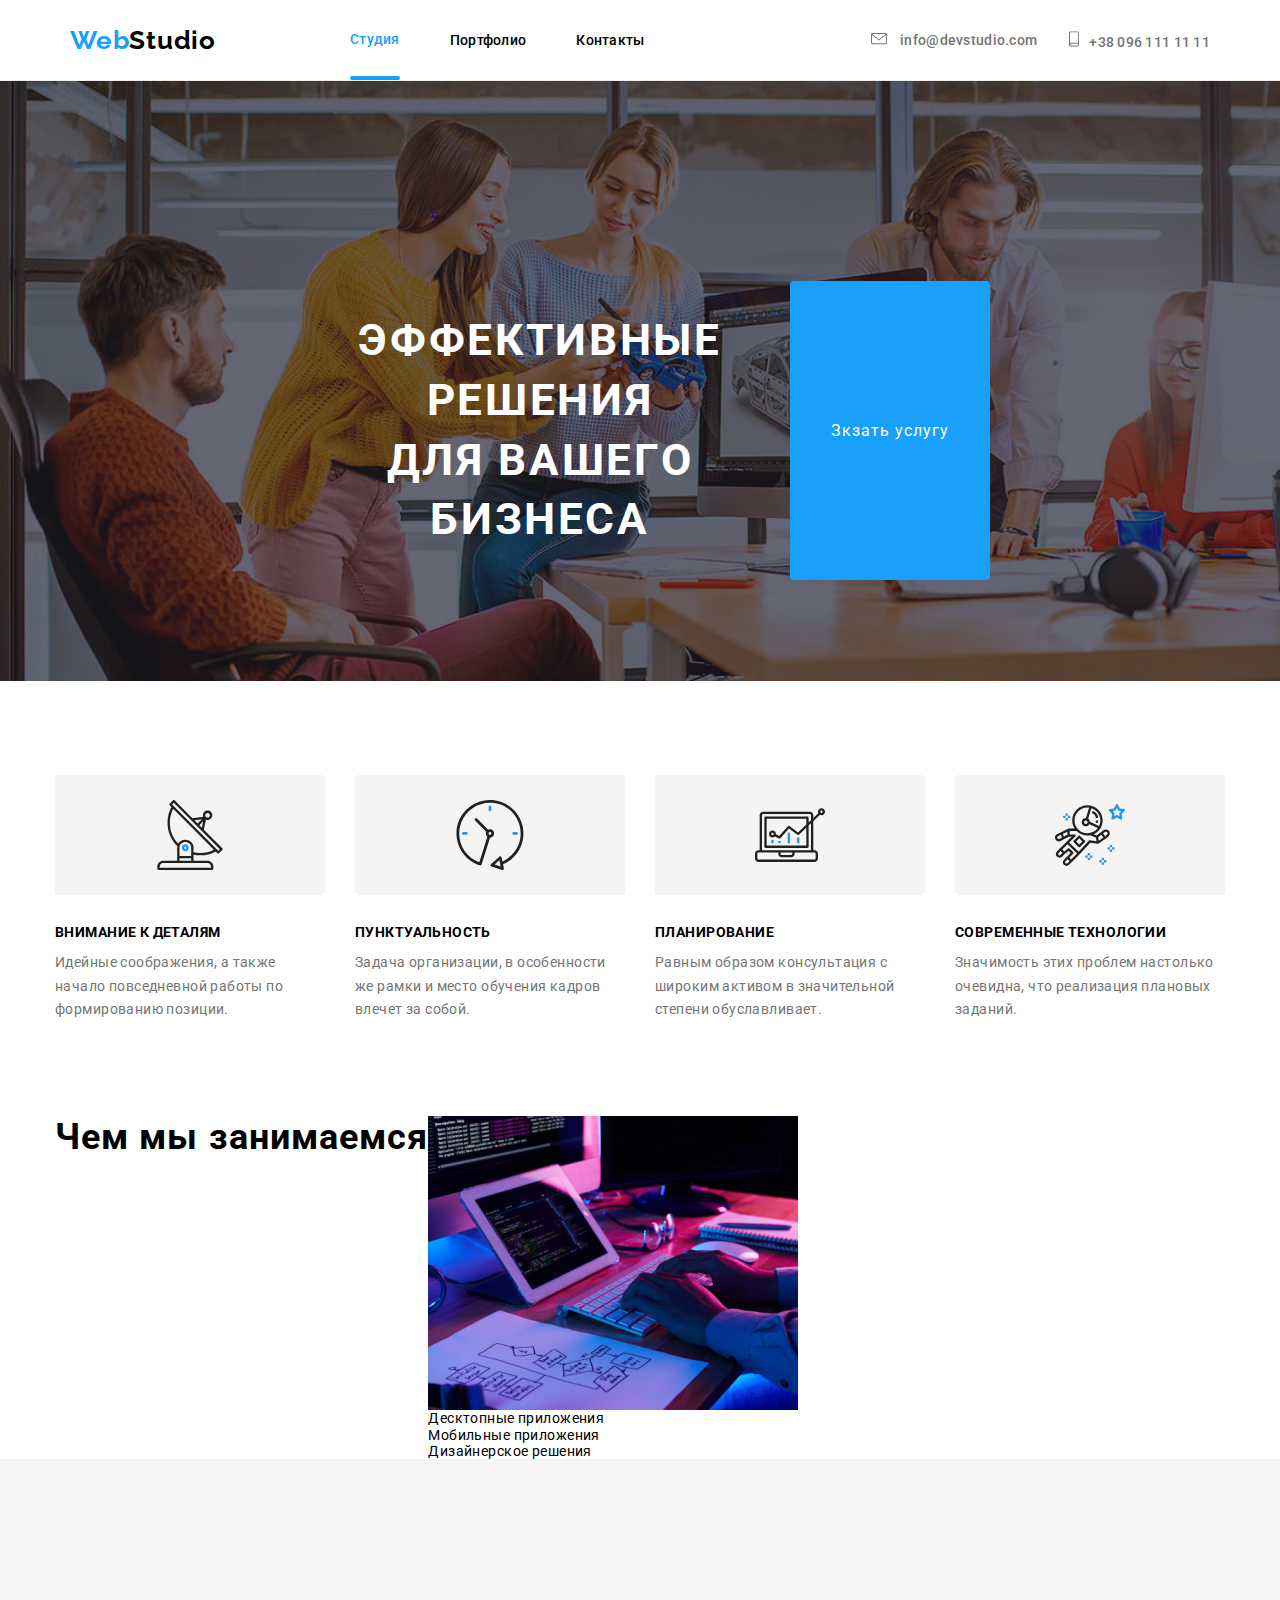
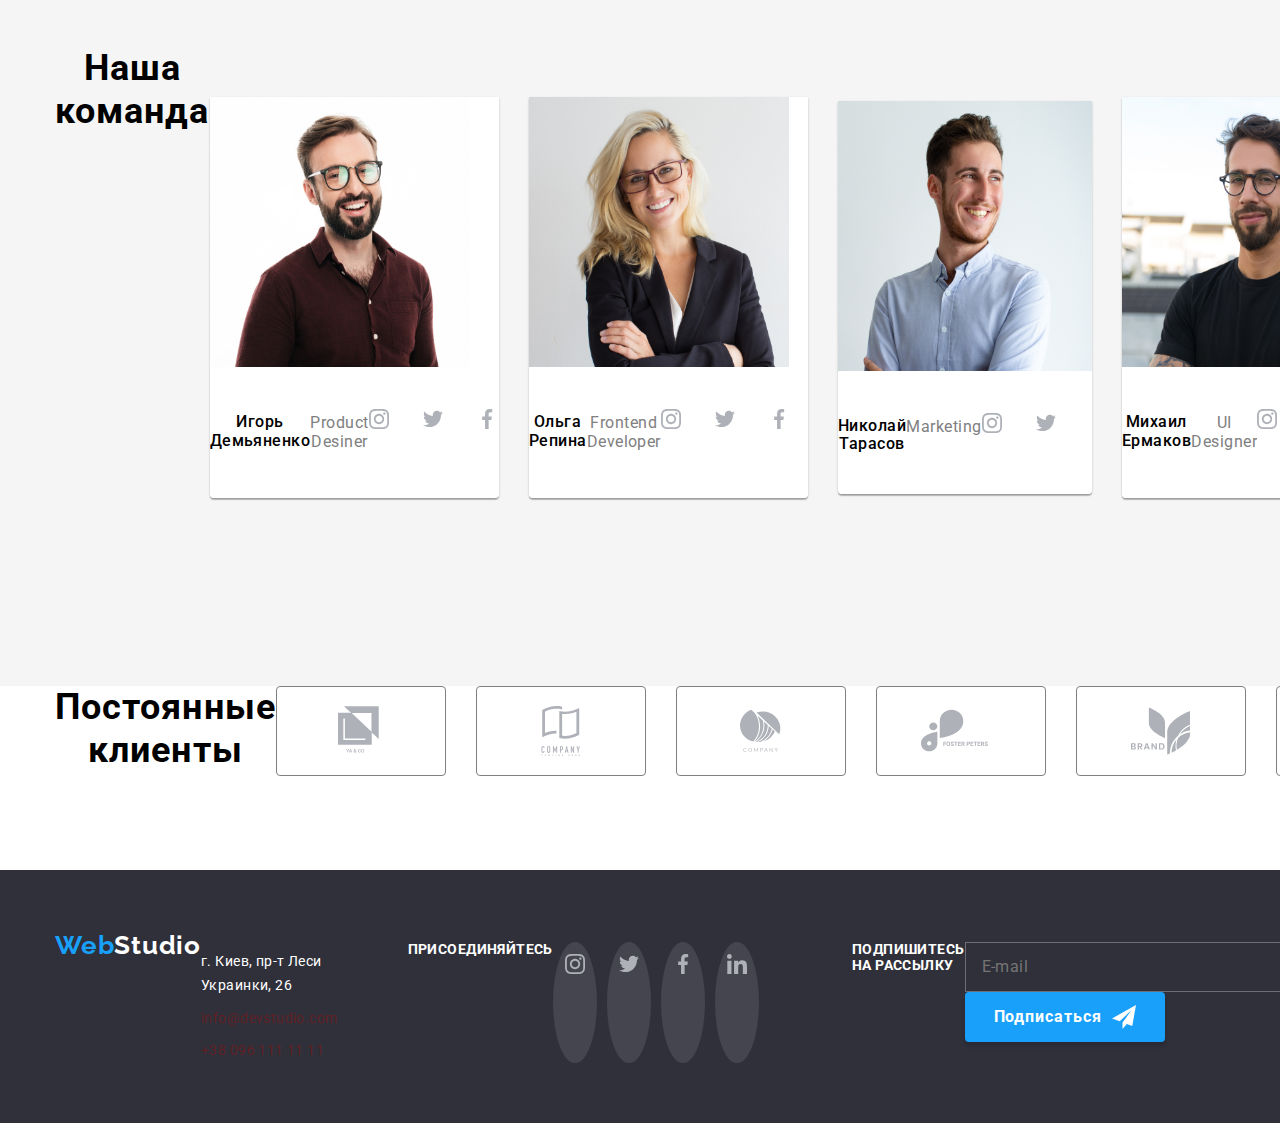
==== commit 911f10a5: "add new" ====
--- a/index.html
+++ b/index.html
@@ -1,142 +1,152 @@
 <!DOCTYPE html>
 <html lang="en">
+
 <head>
     <meta charset="UTF-8">
     <meta name="viewport" content="width=device-width, initial-scale=1.0">
     <title>Document</title>
-<link rel="preconnect" href="https://fonts.gstatic.com">
-<link
-    href="https://fonts.googleapis.com/css2?family=Raleway:wght@400;700;900&family=Roboto:wght@400;500;700;900&display=swap"
-    rel="stylesheet">
-    <link rel="stylesheet" href="https://cdnjs.cloudflare.com/ajax/libs/modern-normalize/1.0.0/modern-normalize.min.css">
+    <link rel="preconnect" href="https://fonts.gstatic.com">
+    <link
+        href="https://fonts.googleapis.com/css2?family=Raleway:wght@400;700;900&family=Roboto:wght@400;500;700;900&display=swap"
+        rel="stylesheet">
+    <link rel="stylesheet"
+        href="https://cdnjs.cloudflare.com/ajax/libs/modern-normalize/1.0.0/modern-normalize.min.css">
     <link rel="stylesheet" href="./css/main.min.css">
 </head>
+
 <body>
     <header class="page-header">
-            <div class="container header flex">
-         <nav class="container main-nav flex">    
-            <a href="/" class="logo-web">Web<span class="logo-studio">Studio</span></a>
-
-             <ul class="site-nav list flex">
-                 <li class="nav-item"> 
-                     <a class="nav-link-studio" href="/index.html">Студия</a></li>
-                <li class="nav-item"> 
-                    <a class="nav-link" href="./portfolio.html" class="link">Портфолио</a></li>
-           
-           
-                <li class="nav-item"> <a class="nav-link" href="" class="link">Контакты</a></li>
-            </ul>
-            
-            <ul class="auth-nav list flex">
-                <li class="item">
-                    <a class="nav"href=""class="link"> 
-                        <svg class="envelop"> 
-                            <use href="./img/icon/symbol-defs.svg#icon-envelope"></use>
-                    </svg> info@devstudio.com </a></li>
-               
+        <div class="container header flex">
+            <nav class="container main-nav flex">
+                <a href="/" class="logo-web">Web<span class="logo-studio">Studio</span></a>
+                   <button type="button" class="menu-button" aria-expanded="false" data-menu-button>
+                       <svg width="40" height="40" aria-label="переключатель мобильного меню">
+                           <use class="icon-cross" href="./img/icon-modal/symbol-defs.svg#icon-menu"></use>
+                        <use class="icon-cross" href="./img/icon-modal/symbol-defs.svg#icon-close"></use>
+                       </svg>
+                   </button>
+                <ul class="site-nav list flex">
+                    <li class="nav-item">
+                        <a class="nav-link-studio" href="/index.html">Студия</a></li>
+                    <li class="nav-item">
+                        <a class="nav-link" href="./portfolio.html" class="link">Портфолио</a></li>
+
+
+                    <li class="nav-item"> <a class="nav-link" href="" class="link">Контакты</a></li>
+                </ul>
+
+                <ul class="auth-nav list flex">
                     <li class="item">
-                    <a class="nav" href=""class="link"> 
-                        <svg class="tel"> 
-                        <use href="./img/icon/symbol-defs.svg#icon-smartphone"></use>
-                    </svg>+38 096 111 11 11</a></li>
-            </ul>
+                        <a class="nav" href="" class="link">
+                            <svg class="envelop">
+                                <use href="./img/icon/symbol-defs.svg#icon-envelope"></use>
+                            </svg> info@devstudio.com </a></li>
+
+                    <li class="item">
+                        <a class="nav" href="" class="link">
+                            <svg class="tel">
+                                <use href="./img/icon/symbol-defs.svg#icon-smartphone"></use>
+                            </svg>+38 096 111 11 11</a></li>
+                </ul>
             </nav>
         </div>
-         </header>
-         <main>
-         <section class="hero">
-                 <div class="hero-container">
-                 <h1 class="main-title">Эффективные решения <br> для вашего бизнеса</h1>
-               <button class="btn-hero" data-modal-open>Зкзать услугу</button>
-                            </div>
-                           
-             </section>
-    <section class="advantages">
-         <div class="container">
-           <ul class="advantages-list">
-               <li class="advantages-item">
-                   <div class="advantages-wrapper-icons">
-                      <svg class="advantages-icon">
-                          <use href="./img/icon/symbol-defs.svg#icon-antenna">
-                            </use>
-                             </svg>
-                         </div>
-                         <h3 class="advantages-title">Внимание к деталям</h3>
-                         <p class="advantages-text">Идейные соображения, а также начало повседневной работы по формированию позиции.</p>
-                     </li>
+    </header>
+    <main>
+        <section class="hero">
+            <div class="hero-container">
+                <h1 class="main-title">Эффективные решения <br> для вашего бизнеса</h1>
+                <button class="btn-hero" data-modal-open>Зкзать услугу</button>
+            </div>
+
+        </section>
+        <section class="advantages">
+            <div class="container">
+                <ul class="advantages-list">
                     <li class="advantages-item">
-                   <div class="advantages-wrapper-icons">
-                      <svg class="advantages-icon">
+                        <div class="advantages-wrapper-icons">
+                            <svg class="advantages-icon">
+                                <use href="./img/icon/symbol-defs.svg#icon-antenna">
+                                </use>
+                            </svg>
+                        </div>
+                        <h3 class="advantages-title">Внимание к деталям</h3>
+                        <p class="advantages-text">Идейные соображения, а также начало повседневной работы по
+                            формированию позиции.</p>
+                    </li>
+                    <li class="advantages-item">
+                        <div class="advantages-wrapper-icons">
+                            <svg class="advantages-icon">
                                 <use href="./img/icon/symbol-defs.svg#icon-clock"></use>
                             </svg>
                         </div>
-                        <h3 class="advantages-title" >Пунктуальность</h3>
-                        <p class="advantages-text" >Задача организации, в особенности же рамки и место обучения кадров влечет за собой.</p>
+                        <h3 class="advantages-title">Пунктуальность</h3>
+                        <p class="advantages-text"> Задача организации, в особенности же рамки и место обучения кадров
+                            влечет за собой. </p>
                     </li>
                     <li class="advantages-item">
-                   <div class="advantages-wrapper-icons">
-                      <svg class="advantages-icon">
+                        <div class="advantages-wrapper-icons">
+                            <svg class="advantages-icon">
                                 <use href="./img/icon/symbol-defs.svg#icon-diagram"></use>
                             </svg>
                         </div>
-                        <h3 class="advantages-title" >Планирование</h3>
-                        <p class="advantages-contente" >Равным образом консультация с широким активом в значительной степени обуславливает.</p>
+                        <h3 class="advantages-title">Планирование</h3>
+                        <p class="advantages-text">Равным образом консультация с широким активом в значительной
+                            степени обуславливает.</p>
                     </li>
                     <li class="advantages-item">
-                   <div class="advantages-wrapper-icons">
-                      <svg class="advantages-icon">
+                        <div class="advantages-wrapper-icons">
+                            <svg class="advantages-icon">
                                 <use href="./img/icon/symbol-defs.svg#icon-astronaut"></use>
                             </svg>
                         </div>
                         <h3 class="advantages-title">Современные технологии</h3>
-                        <p class="advantages-text">Значимость этих проблем настолько очевидна, что реализация плановых заданий.</p>
-                    </li>
-                 </ul>  
-                </div>
-             </section>
-          
-             <section class="activiti">
-                 <div class="container">
-                 <h2 class="section-title">Чем мы занимаемся</h2>
-                 <ul class="activiti-list">
-                     <li class="activiti-item">
-                         <picture>
-                             <source srcset="./img/activiti/img.web, /img/activiti/img@2x.web"
-                             type="img/web">
-                            
-                         <img srcset="./img/activiti/img.jpg, /img/activiti/img@2x.jpg" alt="" width="370">
-                        
+                        <p class="advantages-text">Значимость этих проблем настолько очевидна, что реализация плановых
+                            заданий.</p>
+                    </li>
+                </ul>
+            </div>
+        </section>
+
+        <section class="activiti">
+            <div class="container">
+                <h2 class="section-title">Чем мы занимаемся</h2>
+                <ul class="activiti-list">
+                    <li class="activiti-item">
+                        <picture>
+                            <source srcset="./img/activiti/img.web, /img/activiti/img@2x.web" type="img/web">
+
+                            <img srcset="./img/activiti/img.jpg, /img/activiti/img@2x.jpg" alt="" width="370">
+
                         </picture>
-                            <div class="activiti-text">Десктопные приложения</div>
-                     </li>
-
-                     <li class="activiti-item">
-                         <picture>
-                             <source srcset="./img/activiti/img(2).web, /img/activiti/img@2x(2).web"
-                             type="img/web">
-                            
-                         <img srcset="./img/activiti/img@2x(2).jpg, /img/activiti/img@2x(2).jpg" alt="" width="370">
-                        
+                        <div class="activiti-text">Десктопные приложения</div>
+                    </li>
+
+                    <li class="activiti-item">
+                        <picture>
+                            <source srcset="./img/activiti/img(2).web, /img/activiti/img@2x(2).web" type="img/web">
+
+                            <img srcset="./img/activiti/img@2x(2).jpg, /img/activiti/img@2x(2).jpg" alt="" width="370">
+
                         </picture>
-                        
-                           <div class="activiti-text">Мобильные приложения</div>
-                     </li>
-                     <li class="activiti-item">
-                         <picture>
-                             <source srcset="./img/activiti/img(3).web, /img/activiti/img@2x(3).web"
-                             type="img/web">
-                            
-                         <img srcset="./img/activiti/img(3).jpg, /img/activiti/img@2x(3).jpg" alt="" width="370">
-                        
+
+                        <div class="activiti-text">Мобильные приложения</div>
+                    </li>
+                    <li class="activiti-item">
+                        <picture>
+                            <source srcset="./img/activiti/img(3).web, /img/activiti/img@2x(3).web" type="img/web">
+
+                            <img srcset="./img/activiti/img(3).jpg, /img/activiti/img@2x(3).jpg" alt="" width="370">
+
                         </picture>
-                        
-                               <div class="activiti-text">Дизайнерское решения</div></li>
-                    
-                                      
-                </ul> 
-             </section>
-            <section class="section-our-comanda">
-                <div class="container comanda">
+
+                        <div class="activiti-text">Дизайнерское решения</div>
+                    </li>
+                </ul>
+            </div>
+        </section>
+
+        <section class="section-our-comanda">
+            <div class="container comanda">
                 <h2 class="section-title">Наша команда</h2>
                 <ul class="our-comanda list">
                     <li class="our-comanda-item">
@@ -144,373 +154,375 @@
 
                         <div class="comanda-card">
 
-                        <h3 class="name">Игорь Демьяненко</h3>
-                        <p class="profession">Product Desiner</p>
-                        <div>
-                            <ul class="social-links" >
-                                 <li class="link-list" >
-                                     <a class="link" href="https://www.instagram.com">
-                                        <svg class="social-icon">
-                                            <use href="./img/icon/symbol-defs.svg#icon-instagram">
-                                            </use>
-                                        </svg>
-                                    </a>
-                                 </li>
-                                <li class="link-list" >
-                                     <a class="link" href="https://www.twitter.com">
-                                        <svg class="social-icon">
-                                            <use href="./img/icon/symbol-defs.svg#icon-twitter">
-                                            </use>
-                                        </svg>
-                                    </a> 
-                                </li>
-                                <li class="link-list" >
-                                     <a class="link" href="https://www.facebook.com">
-                                        <svg class="social-icon">
-                                            <use href="./img/icon/symbol-defs.svg#icon-facebook">
-                                            </use>
-                                        </svg>
-                                    </a>
-                                </li>
-                                <li class="link-list" >
-                                     <a class="link" href="https://www.linkedin.com">
-                                        <svg class="social-icon">
-                                            <use href="./img/icon/symbol-defs.svg#icon-linkedin">
-                                            </use>
-                                        </svg>
-                                    </a></li>
-                            </ul>
-                        </div>
-
-                       </div>
+                            <h3 class="name">Игорь Демьяненко</h3>
+                            <p class="profession">Product Desiner</p>
+                            <div>
+                                <ul class="social-links">
+                                    <li class="link-list">
+                                        <a class="link" href="https://www.instagram.com">
+                                            <svg class="social-icon">
+                                                <use href="./img/icon/symbol-defs.svg#icon-instagram">
+                                                </use>
+                                            </svg>
+                                        </a>
+                                    </li>
+                                    <li class="link-list">
+                                        <a class="link" href="https://www.twitter.com">
+                                            <svg class="social-icon">
+                                                <use href="./img/icon/symbol-defs.svg#icon-twitter">
+                                                </use>
+                                            </svg>
+                                        </a>
+                                    </li>
+                                    <li class="link-list">
+                                        <a class="link" href="https://www.facebook.com">
+                                            <svg class="social-icon">
+                                                <use href="./img/icon/symbol-defs.svg#icon-facebook">
+                                                </use>
+                                            </svg>
+                                        </a>
+                                    </li>
+                                    <li class="link-list">
+                                        <a class="link" href="https://www.linkedin.com">
+                                            <svg class="social-icon">
+                                                <use href="./img/icon/symbol-defs.svg#icon-linkedin">
+                                                </use>
+                                            </svg>
+                                        </a></li>
+                                </ul>
+                            </div>
+
+                        </div>
                     </li>
                     <li class="our-comanda-item">
                         <img src="./img/imgk.jpg" alt="Ольга Репина" width="260" height="270">
 
                         <div class="comanda-card">
 
-                        <h3 class="name">Ольга Репина</h3>
-                    <p class="profession">Frontend Developer</p>
-                    <div>
-                        <ul class="social-links">
-                            <li class="link-list">
-                                <a class="link" href="https://www.instagram.com">
-                                    <svg class="social-icon">
-                                        <use href="./img/icon/symbol-defs.svg#icon-instagram">
-                                        </use>
-                                    </svg>
-                                </a>
-                            </li>
-                            <li class="link-list">
-                                <a class="link" href="https://www.twitter.com">
-                                    <svg class="social-icon">
-                                        <use href="./img/icon/symbol-defs.svg#icon-twitter">
-                                        </use>
-                                    </svg>
-                                </a>
-                            </li>
-                            <li class="link-list">
-                                <a class="link" href="https://www.facebook.com">
-                                    <svg class="social-icon">
-                                        <use href="./img/icon/symbol-defs.svg#icon-facebook">
-                                        </use>
-                                    </svg>
-                                </a>
-                            </li>
-                            <li class="link-list">
-                                <a class="link" href="https://www.linkedin.com">
-                                    <svg class="social-icon">
-                                        <use href="./img/icon/symbol-defs.svg#icon-linkedin">
-                                        </use>
-                                    </svg>
-                                </a>
-                            </li>
-                        </ul>
-                    </div>
-                </div>
-                </li>
+                            <h3 class="name">Ольга Репина</h3>
+                            <p class="profession">Frontend Developer</p>
+                            <div>
+                                <ul class="social-links">
+                                    <li class="link-list">
+                                        <a class="link" href="https://www.instagram.com">
+                                            <svg class="social-icon">
+                                                <use href="./img/icon/symbol-defs.svg#icon-instagram">
+                                                </use>
+                                            </svg>
+                                        </a>
+                                    </li>
+                                    <li class="link-list">
+                                        <a class="link" href="https://www.twitter.com">
+                                            <svg class="social-icon">
+                                                <use href="./img/icon/symbol-defs.svg#icon-twitter">
+                                                </use>
+                                            </svg>
+                                        </a>
+                                    </li>
+                                    <li class="link-list">
+                                        <a class="link" href="https://www.facebook.com">
+                                            <svg class="social-icon">
+                                                <use href="./img/icon/symbol-defs.svg#icon-facebook">
+                                                </use>
+                                            </svg>
+                                        </a>
+                                    </li>
+                                    <li class="link-list">
+                                        <a class="link" href="https://www.linkedin.com">
+                                            <svg class="social-icon">
+                                                <use href="./img/icon/symbol-defs.svg#icon-linkedin">
+                                                </use>
+                                            </svg>
+                                        </a>
+                                    </li>
+                                </ul>
+                            </div>
+                        </div>
+                    </li>
                     <li class="our-comanda-item">
                         <img src="./img/img (1).jpg" alt="Николай Тарасов" width="260" height="270">
 
-                        <div class="comanda-card" >
-                        <h3 class="name">Николай Тарасов</h3>
-                        <p class="profession">Marketing</p>
-                        <div>
-                            <ul class="social-links">
-                                <li class="link-list">
-                                    <a class="link" href="https://www.instagram.com">
-                                        <svg class="social-icon">
-                                            <use href="./img/icon/symbol-defs.svg#icon-instagram">
-                                            </use>
-                                        </svg>
-                                    </a>
-                                </li>
-                                <li class="link-list">
-                                    <a class="link" href="https://www.twitter.com">
-                                        <svg class="social-icon">
-                                            <use href="./img/icon/symbol-defs.svg#icon-twitter">
-                                            </use>
-                                        </svg>
-                                    </a>
-                                </li>
-                                <li class="link-list">
-                                    <a class="link" href="https://www.facebook.com">
-                                        <svg class="social-icon">
-                                            <use href="./img/icon/symbol-defs.svg#icon-facebook">
-                                            </use>
-                                        </svg>
-                                    </a>
-                                </li>
-                                <li class="link-list">
-                                    <a class="link" href="https://www.linkedin.com">
-                                        <svg class="social-icon">
-                                            <use href="./img/icon/symbol-defs.svg#icon-linkedin">
-                                            </use>
-                                        </svg>
-                                    </a>
-                                </li>
-                            </ul>
-                        </div>
-                    </div>
+                        <div class="comanda-card">
+                            <h3 class="name">Николай Тарасов</h3>
+                            <p class="profession">Marketing</p>
+                            <div>
+                                <ul class="social-links">
+                                    <li class="link-list">
+                                        <a class="link" href="https://www.instagram.com">
+                                            <svg class="social-icon">
+                                                <use href="./img/icon/symbol-defs.svg#icon-instagram">
+                                                </use>
+                                            </svg>
+                                        </a>
+                                    </li>
+                                    <li class="link-list">
+                                        <a class="link" href="https://www.twitter.com">
+                                            <svg class="social-icon">
+                                                <use href="./img/icon/symbol-defs.svg#icon-twitter">
+                                                </use>
+                                            </svg>
+                                        </a>
+                                    </li>
+                                    <li class="link-list">
+                                        <a class="link" href="https://www.facebook.com">
+                                            <svg class="social-icon">
+                                                <use href="./img/icon/symbol-defs.svg#icon-facebook">
+                                                </use>
+                                            </svg>
+                                        </a>
+                                    </li>
+                                    <li class="link-list">
+                                        <a class="link" href="https://www.linkedin.com">
+                                            <svg class="social-icon">
+                                                <use href="./img/icon/symbol-defs.svg#icon-linkedin">
+                                                </use>
+                                            </svg>
+                                        </a>
+                                    </li>
+                                </ul>
+                            </div>
+                        </div>
                     </li>
                     <li class="our-comanda-item">
                         <img src="./img/mi.jpg" alt="Михаил Ермаков" width="260" height="270">
                         <div class="comanda-card">
-                        <h3 class="name">Михаил Ермаков</h3>
-                        <p class="profession">UI Designer</p>
-                        <div>
-                            <ul class="social-links">
-                                <li class="link-list">
-                                    <a class="link" href="https://www.instagram.com">
-                                        <svg class="social-icon">
-                                            <use href="./img/icon/symbol-defs.svg#icon-instagram">
-                                            </use>
-                                        </svg>
-                                    </a>
-                                </li>
-                                <li class="link-list">
-                                    <a class="link" href="https://www.twitter.com">
-                                        <svg class="social-icon">
-                                            <use href="./img/icon/symbol-defs.svg#icon-twitter">
-                                            </use>
-                                        </svg>
-                                    </a>
-                                </li>
-                                <li class="link-list">
-                                    <a class="link" href="https://www.facebook.com">
-                                        <svg class="social-icon">
-                                            <use href="./img/icon/symbol-defs.svg#icon-facebook">
-                                            </use>
-                                        </svg>
-                                    </a>
-                                </li>
-                                <li class="link-list">
-                                    <a class="link" href="https://www.linkedin.com">
-                                        <svg class="social-icon">
-                                            <use href="./img/icon/symbol-defs.svg#icon-linkedin">
-                                            </use>
-                                        </svg>
-                                    </a>
-                                </li>
-                            </ul>
-                        </div>
+                            <h3 class="name">Михаил Ермаков</h3>
+                            <p class="profession">UI Designer</p>
+                            <div>
+                                <ul class="social-links">
+                                    <li class="link-list">
+                                        <a class="link" href="https://www.instagram.com">
+                                            <svg class="social-icon">
+                                                <use href="./img/icon/symbol-defs.svg#icon-instagram">
+                                                </use>
+                                            </svg>
+                                        </a>
+                                    </li>
+                                    <li class="link-list">
+                                        <a class="link" href="https://www.twitter.com">
+                                            <svg class="social-icon">
+                                                <use href="./img/icon/symbol-defs.svg#icon-twitter">
+                                                </use>
+                                            </svg>
+                                        </a>
+                                    </li>
+                                    <li class="link-list">
+                                        <a class="link" href="https://www.facebook.com">
+                                            <svg class="social-icon">
+                                                <use href="./img/icon/symbol-defs.svg#icon-facebook">
+                                                </use>
+                                            </svg>
+                                        </a>
+                                    </li>
+                                    <li class="link-list">
+                                        <a class="link" href="https://www.linkedin.com">
+                                            <svg class="social-icon">
+                                                <use href="./img/icon/symbol-defs.svg#icon-linkedin">
+                                                </use>
+                                            </svg>
+                                        </a>
+                                    </li>
+                                </ul>
+                            </div>
+                        </div>
+                    </li>
+                </ul>
+            </div>
+        </section>
+        <section class="">
+            <div class="container">
+                <h2 class="section-title">Постоянные клиенты</h2>
+                <ul class="clients">
+                    <li class="clients-wrapper">
+                        <a class="clients-icons" href="">
+                            <svg class="clients-icon" width="45" height="50">
+                                <use href="./img/icon/symbol-defs.svg#icon-logo-1">
+
+                                </use>
+                            </svg>
+                        </a>
+                    </li>
+                    <li class="clients-wrapper">
+                        <a class="clients-icons" href="">
+                            <svg class="clients-icon" width="40" height="52">
+                                <use href="./img/icon/symbol-defs.svg#icon-logo-2">
+
+                                </use>
+                            </svg>
+                        </a>
+                    </li>
+                    <li class="clients-wrapper">
+                        <a class="clients-icons" href="">
+                            <svg class="clients-icon" width="41" height="43">
+                                <use href="./img/icon/symbol-defs.svg#icon-logo-3">
+
+                                </use>
+                            </svg>
+                        </a>
+                    </li>
+                    <li class="clients-wrapper">
+                        <a class="clients-icons" href="">
+                            <svg class="clients-icon" width="80" height="43">
+                                <use href="./img/icon/symbol-defs.svg#icon-logo-4">
+
+                                </use>
+                            </svg>
+                        </a>
+                    </li>
+                    <li class="clients-wrapper">
+                        <a class="clients-icons" href="">
+                            <svg class="clients-icon" width="59" height="47">
+                                <use href="./img/icon/symbol-defs.svg#icon-logo-5">
+
+                                </use>
+                            </svg>
+                        </a>
+                    </li>
+                    <li class="clients-wrapper">
+                        <a class="clients-icons" href="">
+                            <svg class="clients-icon" width="89" height="46">
+                                <use href="./img/icon/symbol-defs.svg#icon-logo-6">
+
+                                </use>
+                            </svg>
+                        </a>
+                    </li>
+                </ul>
+        </section>
+    </main>
+    <footer class="page-footer">
+        <div class="container footer-container">
+            <div>
+                <a href="/" class="logo-web">Web<span class="footer-logo-studio">Studio</span></a>
+                <address>
+                    <ul class="contact-footer list">
+                        <li class="item">
+                            <a class="address" href="">г. Киев, пр-т Леси Украинки, 26</a>
+                        </li>
+                        <li class="item">
+                            <a class="contact-link" href="">info@devstudio.com</a>
+                        </li>
+                        <li class="item"><a class="contact-link" href="">+38 096 111 11 11</a></li>
+                    </ul>
+                </address>
+            </div>
+            <div class="sociali-link">
+                <h3 class="ft-icon-title">присоединяйтесь</h3>
+                <ul class="list social-network">
+
+                    <li class="social-network-item">
+                        <a class="social-network-link" href="">
+                            <svg class="social-icons-svg">
+                                <use href="./img/icon/symbol-defs.svg#icon-instagram"></use>
+                            </svg>
+                        </a>
+                    </li>
+                    <li class="social-network-item">
+                        <a class="social-network-link" href="">
+                            <svg class="social-icons-svg">
+                                <use href="./img/icon/symbol-defs.svg#icon-twitter"></use>
+                            </svg>
+                        </a>
+                    </li>
+                    <li class="social-network-item">
+                        <a class="social-network-link" href="">
+                            <svg class="social-icons-svg">
+                                <use href="./img/icon/symbol-defs.svg#icon-facebook"></use>
+                            </svg>
+                        </a>
+                    </li>
+                    <li class="social-network-item">
+                        <a class="social-network-link" href="">
+                            <svg class="social-icons-svg">
+                                <use href="./img/icon/symbol-defs.svg#icon-linkedin"></use>
+                            </svg>
+                        </a>
+                    </li>
+                </ul>
+            </div>
+            <div class="form">
+                <b class="subscription">Подпишитесь на рассылку</b>
+                <form action class="ft-form">
+                    <input type="e-mail" name="e-mail" class="ft-input" placeholder="E-mail">
+                    <button type="submit" class="button-ft-form">Подписаться
+                        <svg class="icon-send">
+                            <use href="./img/icon-form/symbol-defs.svg#icon-icon-send"></use>
+                        </svg>
+                    </button>
+                </form>
+            </div>
+        </div>
+    </footer>
+    <div class="backdrop is-hidden" data-modal>
+        <div class="modal">
+
+            <form class="form-modal js-speaker-form">
+                <h4 class="form-tittle">Оставьте свои данные, мы вам перезвоним</h4>
+
+                <div class="form-field">
+                    <label for="name" class="label">Имя</label>
+                    <div class="input-icon">
+                        <input type="text" name="user-name" id="name" class="input">
+                        <svg class="form-icon icon-person">
+                            <use href="./img/icon-form/symbol-defs.svg#icon-person"></use>
+
+                        </svg>
                     </div>
-                    </li>
-                </ul>
-            </div>
-            </section>
-            <section class="">
-                <div class="container">
-                    <h2 class="section-title">Постоянные клиенты</h2>
-                    <ul class="clients">
-                        <li class="clients-wrapper"> 
-                            <a class="clients-icons" href="">
-                             <svg class="clients-icon" width="45" height="50" > 
-                                 <use href="./img/icon/symbol-defs.svg#icon-logo-1">
-
-                        </use>
+                </div>
+                <div class="form-field">
+                    <label for="tel" class="label">Телефон</label>
+                    <div class="input-icon">
+                        <input type="tel" name="telefon" id="tel" class="input">
+                        <svg class="form-icon icon-tel">
+                            <use href="./img/icon-form/symbol-defs.svg#icon-phone"></use>
+
                         </svg>
-                        </a> 
-                        </li>
-                        <li class="clients-wrapper"> 
-                            <a class="clients-icons" href="">
-                             <svg class="clients-icon" width="40" height="52"> 
-                                 <use href="./img/icon/symbol-defs.svg#icon-logo-2">
-
-                        </use>
+                    </div>
+                </div>
+                <div class="form-field">
+                    <label for="e-mail" class="label">Почта</label>
+                    <div class="input-icon">
+                        <input type="e-mail" name="e-mail" id="e-mail" class="input">
+                        <svg class="form-icon icon-e-mail">
+                            <use href="./img/icon-form/symbol-defs.svg#icon-email"></use>
+
                         </svg>
-                        </a>
-                    </li>
-                        <li class="clients-wrapper"> 
-                            <a class="clients-icons" href="">
-                             <svg class="clients-icon" width="41" height="43"> 
-                                 <use href="./img/icon/symbol-defs.svg#icon-logo-3">
-
-                        </use>
-                        </svg>
-                        </a>
-                    </li>
-                        <li class="clients-wrapper"> 
-                            <a class="clients-icons" href="">
-                             <svg class="clients-icon" width="80" height="43"> 
-                                 <use href="./img/icon/symbol-defs.svg#icon-logo-4">
-
-                        </use>
-                        </svg>
-                        </a>
-                    </li>
-                        <li class="clients-wrapper"> 
-                            <a class="clients-icons" href="">
-                             <svg class="clients-icon" width="59" height="47"> 
-                                 <use href="./img/icon/symbol-defs.svg#icon-logo-5">
-
-                        </use>
-                        </svg>
-                        </a>
-                    </li>
-                        <li class="clients-wrapper"> 
-                            <a class="clients-icons" href="">
-                             <svg class="clients-icon"width="89" height="46" > 
-                                 <use href="./img/icon/symbol-defs.svg#icon-logo-6">
-
-                        </use>
-                        </svg>
-                        </a>
-                    </li>
-                    </ul>
-            </section>
-         </main>
-         <footer class="page-footer">
-           <div class="container footer-container">
-               <div>
-                <a  href="/" class="logo-web">Web<span class="footer-logo-studio">Studio</span></a>
-            <address>
-            <ul class="contact-footer list">
-                <li class="item">
-                    <a class="address" href="">г. Киев, пр-т Леси Украинки, 26</a>
-                </li>
-                <li class="item">
-                    <a class="contact-link" href="">info@devstudio.com</a>
-                </li>
-                <li class="item"><a class="contact-link" href="">+38 096 111 11 11</a></li>
-            </ul>
-            </address></div>
-                <div class="sociali-link">
-            <h3 class="ft-icon-title">присоединяйтесь</h3>
-            <ul class="list social-network">
-                
-            <li class="social-network-item">
-                <a class="social-network-link" href="">
-                    <svg class="social-icons-svg">
-                        <use href="./img/icon/symbol-defs.svg#icon-instagram"></use>
-                    </svg>
-                </a>
-            </li>
-            <li class="social-network-item">
-                <a class="social-network-link" href="">
-                    <svg class="social-icons-svg">
-                        <use href="./img/icon/symbol-defs.svg#icon-twitter"></use>
-                    </svg>
-                </a>
-            </li>
-            <li class="social-network-item">
-                <a class="social-network-link" href="">
-                    <svg class="social-icons-svg">
-                        <use href="./img/icon/symbol-defs.svg#icon-facebook"></use>
-                    </svg>
-                </a>
-            </li>
-            <li class="social-network-item">
-                <a class="social-network-link" href="">
-                    <svg class="social-icons-svg">
-                        <use href="./img/icon/symbol-defs.svg#icon-linkedin"></use>
-                    </svg>
-                </a>
-            </li>
-            </ul>
-        </div>
-        <div class="form">
-            <b class="subscription">Подпишитесь на рассылку</b>
-            <form action class="ft-form">
-                <input type="e-mail" name="e-mail" class="ft-input" placeholder="E-mail">
-                <button type="submit" class="button-ft-form">Подписаться
-                    <svg class="icon-send">
-                        <use href="./img/icon-form/symbol-defs.svg#icon-icon-send"></use>
-                    </svg>
-                </button>
+                    </div>
+                </div>
+                <div class="form-field text-area-field">
+                    <label for="commet" class="label">Комментарий</label>
+                    <textarea name="commet" id="commet" class="textarea" placeholder="Введите текст"></textarea>
+
+                </div>
+                <div class="form-field checkbox-field">
+                    <label class="label label-rules">
+                        <input type="checkbox" name="policy" class="checkbox">
+                        <span class="icon-checkbox"></span>
+                        Соглашаюсь с рассылкой и принимаю
+                        <a href class="condition">Условия договора</a>
+                    </label>
+                </div>
+                <button type="submit" class="modal-btn-submit">Отправить</button>
             </form>
-        </div>
-        </div>
-         </footer>
-        <div class="backdrop is-hidden" data-modal>
-            <div class="modal">
-             
-             <form class="form-modal js-speaker-form">
-                <h4 class="form-tittle">Оставьте свои данные, мы вам перезвоним</h4>
-            
-            <div class="form-field">
-                <label for="name" class="label">Имя</label>
-                <div class="input-icon">
-                    <input type="text" name="user-name" id="name" class="input">
-                    <svg class="form-icon icon-person"> 
-                        <use href="./img/icon-form/symbol-defs.svg#icon-person"></use>
-                       
-                    </svg>
-                </div>
-            </div>
-            <div class="form-field">
-                <label for="tel" class="label">Телефон</label>
-                <div class="input-icon">
-                    <input type="tel" name="telefon" id="tel" class="input">
-                    <svg class="form-icon icon-tel">
-                        <use href="./img/icon-form/symbol-defs.svg#icon-phone"></use>
-                
-                    </svg>
-            </div>
-            </div>
-            <div class="form-field">
-                <label for="e-mail" class="label">Почта</label>
-                <div class="input-icon">
-                    <input type="e-mail" name="e-mail" id="e-mail" class="input">
-                    <svg class="form-icon icon-e-mail">
-                        <use href="./img/icon-form/symbol-defs.svg#icon-email"></use>
-                
-                    </svg>
-            </div>
-            </div>
-            <div class="form-field text-area-field">
-            <label for="commet" class="label">Комментарий</label>
-            <textarea name="commet" id="commet" class="textarea" placeholder="Введите текст"></textarea>
-
-            </div>
-            <div class="form-field checkbox-field">
-                <label class="label label-rules">
-                <input type="checkbox" name="policy" class="checkbox">
-                <span class="icon-checkbox"></span>
-                Соглашаюсь с рассылкой и принимаю
-                <a href class="condition">Условия договора</a>
-            </label>
-            </div>
-            <button type="submit" class="modal-btn-submit">Отправить</button>
-            </form>
-        
+
             <button type="button" class="btn-close" data-modal-close>
                 <svg class="icon-close">
                     <use href="./img/icon-form/symbol-defs (2).svg#icon-close"></use>
                 </svg>
             </button>
         </div>
-        </div>
-    <script src="./js/modal.js"></script>  
-    <script
-      (() => {
-        document.querySelector('.js-speaker-form').addEventListener('submit', e => {
-          e.preventDefault();
-          new FormData(e.currentTarget).forEach((value, name) => console.log(`${name}: ${value}`));
-          e.currentTarget.reset();
-        });
-      })();
-     >
-     </script>
+    </div>
+    <script src="./js/modal.js"></script>
+    <script>
+        (() => {
+            document.querySelector('.js-speaker-form').addEventListener('submit', e => {
+                e.preventDefault();
+                new FormData(e.currentTarget).forEach((value, name) => console.log(`${name}: ${value}`));
+                e.currentTarget.reset();
+            });
+        })();
+    </script>
+    <script src="./js/menu.js"></script>
 </body>
+
 </html>